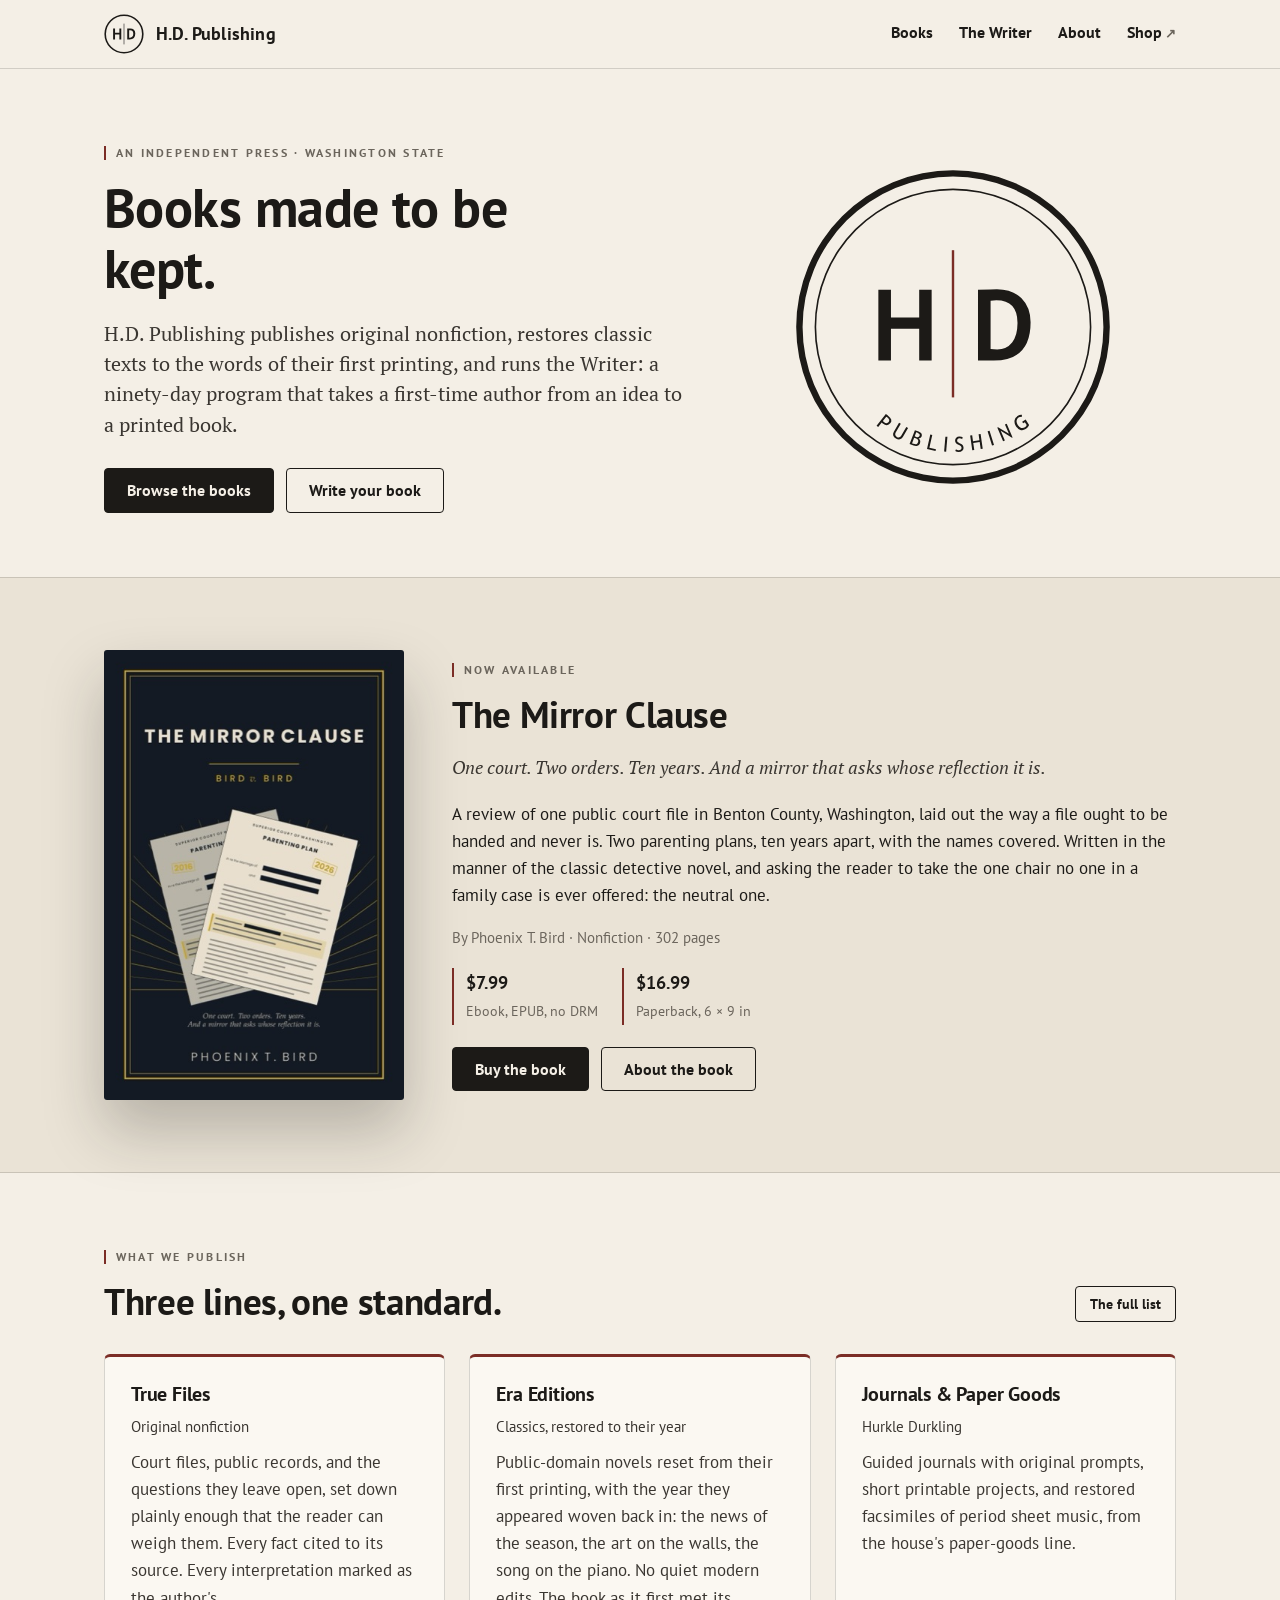
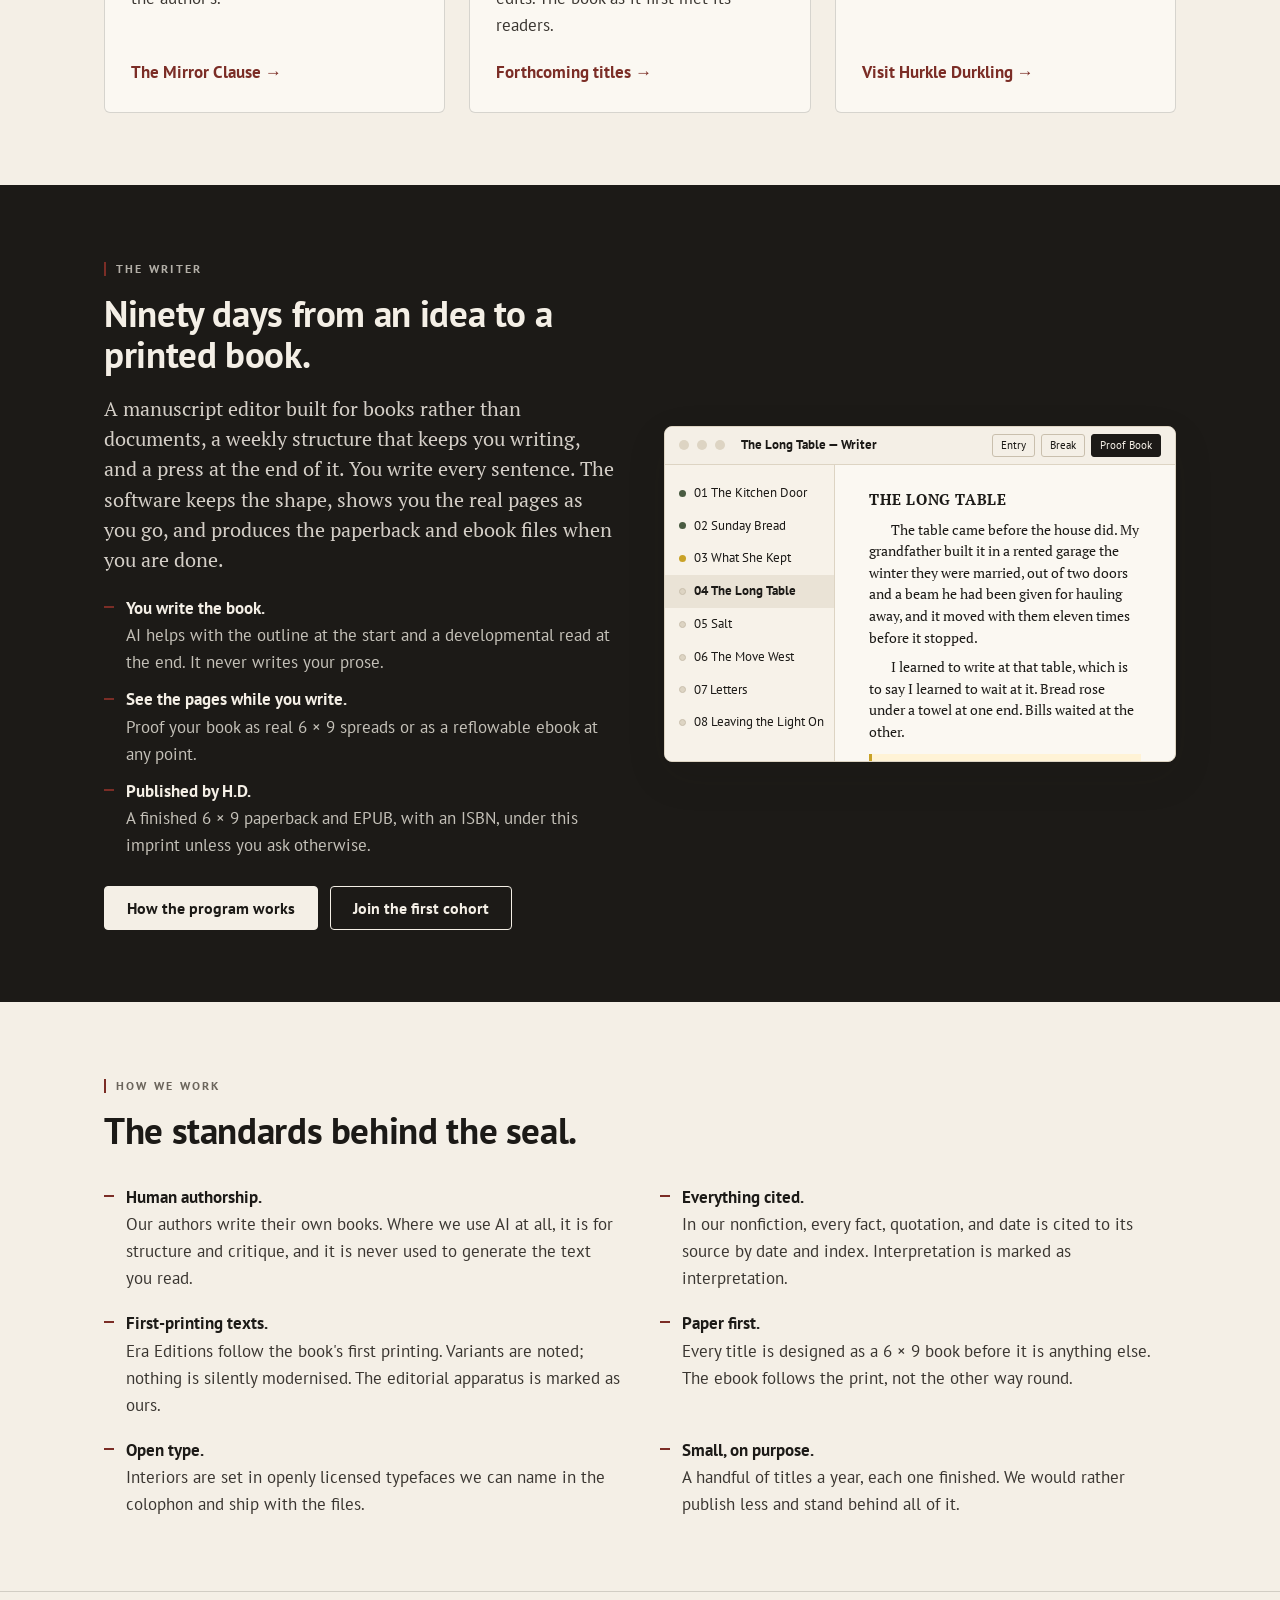
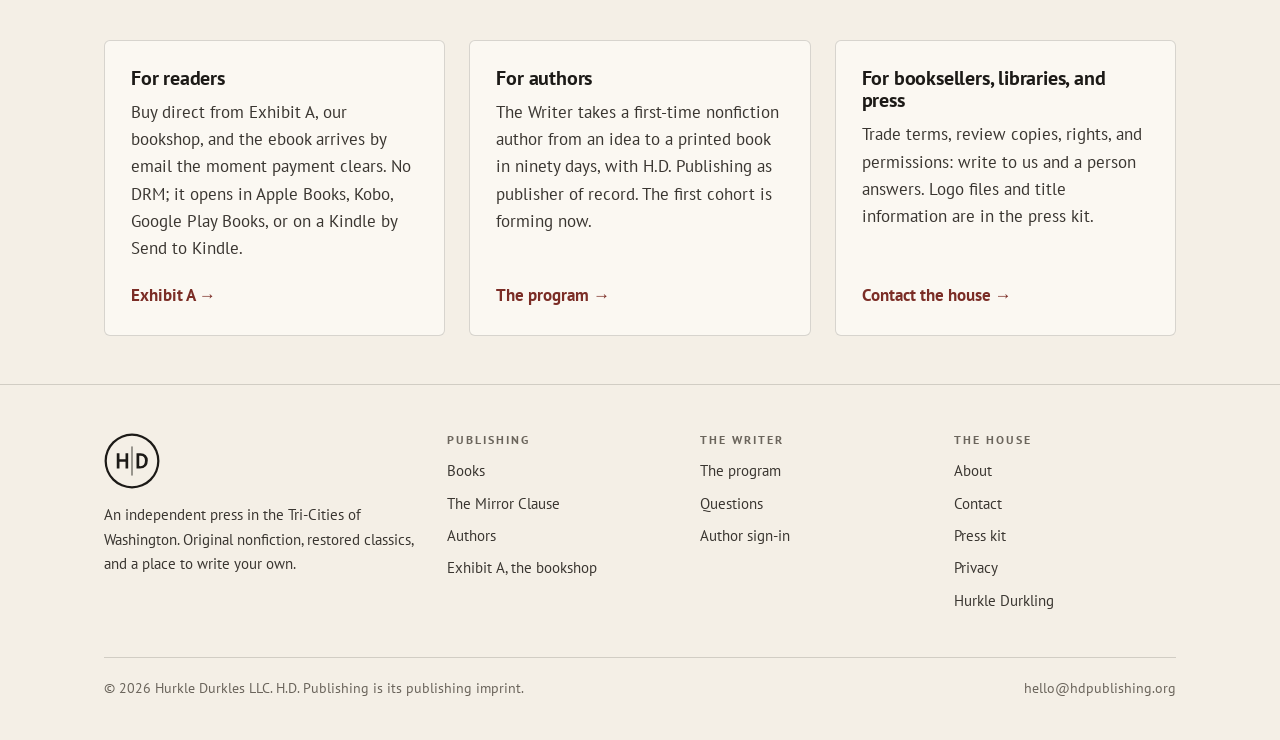
==== index.html @ 64f6eb64 "H.D. Publishing website: home, books, The Mirror Clause, the Writer, about, author, privacy Static s" ====
<!DOCTYPE html>
<html lang="en">
<head>
<meta charset="utf-8">
<meta name="viewport" content="width=device-width, initial-scale=1">
<title>H.D. Publishing</title>
<meta name="description" content="H.D. Publishing is an independent press in the Tri-Cities of Washington: original nonfiction, classics restored to the words of their first printing, and the Writer, a ninety-day program that takes a first-time author to a printed book.">
<link rel="canonical" href="https://hdpublishing.org/">
<meta name="theme-color" content="#F4EFE6">
<link rel="icon" href="/assets/brand/favicon.ico" sizes="any">
<link rel="icon" type="image/png" sizes="32x32" href="/assets/brand/favicon-32.png">
<link rel="apple-touch-icon" href="/assets/brand/apple-touch-icon-180.png">
<meta property="og:site_name" content="H.D. Publishing">
<meta property="og:type" content="website">
<meta property="og:title" content="H.D. Publishing">
<meta property="og:description" content="An independent press. Original nonfiction, restored classics, and a place to write your own.">
<meta property="og:image" content="https://hdpublishing.org/assets/brand/hd-seal-1024.png">
<meta property="og:url" content="https://hdpublishing.org/">
<link rel="preconnect" href="https://fonts.googleapis.com">
<link rel="preconnect" href="https://fonts.gstatic.com" crossorigin>
<link href="https://fonts.googleapis.com/css2?family=PT+Sans:ital,wght@0,400;0,700;1,400&family=PT+Serif:ital,wght@0,400;0,700;1,400&display=swap" rel="stylesheet">
<link rel="stylesheet" href="/assets/site.css">
<script type="application/ld+json">
{
  "@context": "https://schema.org",
  "@type": "Organization",
  "name": "H.D. Publishing",
  "url": "https://hdpublishing.org/",
  "logo": "https://hdpublishing.org/assets/brand/hd-seal-1024.png",
  "email": "hello@hdpublishing.org",
  "parentOrganization": { "@type": "Organization", "name": "Hurkle Durkles LLC" },
  "address": { "@type": "PostalAddress", "addressRegion": "WA", "addressCountry": "US" }
}
</script>
</head>
<body>
<a class="skip" href="#main">Skip to content</a>
<header class="site-header">
  <div class="wrap nav">
    <a class="brand" href="/"><span class="mark std" aria-hidden="true"></span>H.D. Publishing</a>
    <button class="nav-toggle" aria-expanded="false" aria-controls="navlinks">Menu</button>
    <nav class="nav-links" id="navlinks" aria-label="Site">
      <a href="/books/">Books</a>
      <a href="/writer/">The Writer</a>
      <a href="/about/">About</a>
      <a class="ext" data-shop="" href="https://shop.hdpublishing.org/">Shop</a>
    </nav>
  </div>
</header>

<main id="main">

  <section class="hero">
    <div class="wrap hero-grid">
      <div>
        <div class="eyebrow">An independent press · Washington State</div>
        <h1>Books made to be kept.</h1>
        <p class="lede">H.D. Publishing publishes original nonfiction, restores classic texts to the words of their first printing, and runs the Writer: a ninety-day program that takes a first-time author from an idea to a printed book.</p>
        <div class="btn-row">
          <a class="btn primary" href="/books/">Browse the books</a>
          <a class="btn" href="/writer/">Write your book</a>
        </div>
      </div>
      <div class="seal" role="img" aria-label="The H.D. Publishing seal: the letters H and D either side of a thin claret rule, inside a double ring"></div>
    </div>
  </section>

  <section class="feature">
    <div class="wrap feature-grid">
      <a class="cover" href="/books/the-mirror-clause/">
        <img src="/assets/covers/the-mirror-clause-600.jpg" width="600" height="900" alt="The Mirror Clause by Phoenix T. Bird. Cover: two parenting plans, 2016 and 2026, fanned on an ink-blue ground">
      </a>
      <div>
        <div class="eyebrow">Now available</div>
        <h2>The Mirror Clause</h2>
        <blockquote>One court. Two orders. Ten years. And a mirror that asks whose reflection it is.</blockquote>
        <p>A review of one public court file in Benton County, Washington, laid out the way a file ought to be handed and never is. Two parenting plans, ten years apart, with the names covered. Written in the manner of the classic detective novel, and asking the reader to take the one chair no one in a family case is ever offered: the neutral one.</p>
        <p class="mute small">By Phoenix T. Bird · Nonfiction · 302 pages</p>
        <div class="prices">
          <div><b>$7.99</b><span>Ebook, EPUB, no DRM</span></div>
          <div><b>$16.99</b><span>Paperback, 6 × 9 in</span></div>
        </div>
        <div class="btn-row">
          <a class="btn primary" data-shop="products/the-mirror-clause" href="https://shop.hdpublishing.org/products/the-mirror-clause">Buy the book</a>
          <a class="btn" href="/books/the-mirror-clause/">About the book</a>
        </div>
      </div>
    </div>
  </section>

  <section>
    <div class="wrap">
      <div class="section-head">
        <div>
          <div class="eyebrow">What we publish</div>
          <h2>Three lines, one standard.</h2>
        </div>
        <a class="btn small" href="/books/">The full list</a>
      </div>
      <div class="grid cols-3">
        <article class="card line">
          <h3>True Files</h3>
          <p class="mute small">Original nonfiction</p>
          <p>Court files, public records, and the questions they leave open, set down plainly enough that the reader can weigh them. Every fact cited to its source. Every interpretation marked as the author's.</p>
          <a class="more" href="/books/the-mirror-clause/">The Mirror Clause</a>
        </article>
        <article class="card line">
          <h3>Era Editions</h3>
          <p class="mute small">Classics, restored to their year</p>
          <p>Public-domain novels reset from their first printing, with the year they appeared woven back in: the news of the season, the art on the walls, the song on the piano. No quiet modern edits. The book as it first met its readers.</p>
          <a class="more" href="/books/#forthcoming">Forthcoming titles</a>
        </article>
        <article class="card line">
          <h3>Journals &amp; Paper Goods</h3>
          <p class="mute small">Hurkle Durkling</p>
          <p>Guided journals with original prompts, short printable projects, and restored facsimiles of period sheet music, from the house's paper-goods line.</p>
          <a class="more" href="https://justhurkledurkling.com">Visit Hurkle Durkling</a>
        </article>
      </div>
    </div>
  </section>

  <section class="band">
    <div class="wrap band-grid">
      <div>
        <div class="eyebrow">The Writer</div>
        <h2>Ninety days from an idea to a printed book.</h2>
        <p class="lede">A manuscript editor built for books rather than documents, a weekly structure that keeps you writing, and a press at the end of it. You write every sentence. The software keeps the shape, shows you the real pages as you go, and produces the paperback and ebook files when you are done.</p>
        <ul class="standards" style="grid-template-columns:1fr; gap:10px; margin: 0 0 26px;">
          <li><b>You write the book.</b> AI helps with the outline at the start and a developmental read at the end. It never writes your prose.</li>
          <li><b>See the pages while you write.</b> Proof your book as real 6 × 9 spreads or as a reflowable ebook at any point.</li>
          <li><b>Published by H.D.</b> A finished 6 × 9 paperback and EPUB, with an ISBN, under this imprint unless you ask otherwise.</li>
        </ul>
        <div class="btn-row">
          <a class="btn primary" href="/writer/">How the program works</a>
          <a class="btn" href="mailto:hello@hdpublishing.org?subject=The%20Writer%3A%20first%20cohort">Join the first cohort</a>
        </div>
      </div>
      <div class="editor" role="img" aria-label="Illustration of the Writer: a chapter list on the left, the manuscript page on the right, and a Proof Book button in the toolbar">
        <div class="bar"><span class="dot"></span><span class="dot"></span><span class="dot"></span><span class="title">The Long Table — Writer</span>
          <div class="tools"><span>Entry</span><span>Break</span><span class="on">Proof Book</span></div></div>
        <div class="body">
          <div class="side">
            <div><i class="done"></i>01 The Kitchen Door</div>
            <div><i class="done"></i>02 Sunday Bread</div>
            <div><i class="polish"></i>03 What She Kept</div>
            <div class="cur"><i class="build"></i>04 The Long Table</div>
            <div><i class="build"></i>05 Salt</div>
            <div><i class="build"></i>06 The Move West</div>
            <div><i class="build"></i>07 Letters</div>
            <div><i class="build"></i>08 Leaving the Light On</div>
          </div>
          <div class="page">
            <h4>THE LONG TABLE</h4>
            <p>The table came before the house did. My grandfather built it in a rented garage the winter they were married, out of two doors and a beam he had been given for hauling away, and it moved with them eleven times before it stopped.</p>
            <p>I learned to write at that table, which is to say I learned to wait at it. Bread rose under a towel at one end. Bills waited at the other.</p>
            <div class="note">Editor's note (week 6): the chapter opens on the table and ends on the bills. Consider letting the towel come back once, near the end.</div>
            <p>Nobody in the family remembers who first called it the long table, only that no one has ever called it anything else.</p>
          </div>
        </div>
      </div>
    </div>
  </section>

  <section>
    <div class="wrap">
      <div class="section-head">
        <div>
          <div class="eyebrow">How we work</div>
          <h2>The standards behind the seal.</h2>
        </div>
      </div>
      <ul class="standards">
        <li><b>Human authorship.</b> Our authors write their own books. Where we use AI at all, it is for structure and critique, and it is never used to generate the text you read.</li>
        <li><b>Everything cited.</b> In our nonfiction, every fact, quotation, and date is cited to its source by date and index. Interpretation is marked as interpretation.</li>
        <li><b>First-printing texts.</b> Era Editions follow the book's first printing. Variants are noted; nothing is silently modernised. The editorial apparatus is marked as ours.</li>
        <li><b>Paper first.</b> Every title is designed as a 6 × 9 book before it is anything else. The ebook follows the print, not the other way round.</li>
        <li><b>Open type.</b> Interiors are set in openly licensed typefaces we can name in the colophon and ship with the files.</li>
        <li><b>Small, on purpose.</b> A handful of titles a year, each one finished. We would rather publish less and stand behind all of it.</li>
      </ul>
    </div>
  </section>

  <section class="rule-top tight">
    <div class="wrap grid cols-3">
      <div class="card">
        <h3>For readers</h3>
        <p>Buy direct from Exhibit A, our bookshop, and the ebook arrives by email the moment payment clears. No DRM; it opens in Apple Books, Kobo, Google Play Books, or on a Kindle by Send to Kindle.</p>
        <a class="more" data-shop="" href="https://shop.hdpublishing.org/">Exhibit A</a>
      </div>
      <div class="card">
        <h3>For authors</h3>
        <p>The Writer takes a first-time nonfiction author from an idea to a printed book in ninety days, with H.D. Publishing as publisher of record. The first cohort is forming now.</p>
        <a class="more" href="/writer/">The program</a>
      </div>
      <div class="card">
        <h3>For booksellers, libraries, and press</h3>
        <p>Trade terms, review copies, rights, and permissions: write to us and a person answers. Logo files and title information are in the press kit.</p>
        <a class="more" href="/about/#contact">Contact the house</a>
      </div>
    </div>
  </section>

</main>

<footer class="site-footer">
  <div class="wrap">
    <div class="footer-grid">
      <div>
        <div class="mark" aria-hidden="true"></div>
        <p>An independent press in the Tri-Cities of Washington. Original nonfiction, restored classics, and a place to write your own.</p>
      </div>
      <div>
        <h4>Publishing</h4>
        <ul>
          <li><a href="/books/">Books</a></li>
          <li><a href="/books/the-mirror-clause/">The Mirror Clause</a></li>
          <li><a href="/authors/phoenix-t-bird/">Authors</a></li>
          <li><a data-shop="" href="https://shop.hdpublishing.org/">Exhibit A, the bookshop</a></li>
        </ul>
      </div>
      <div>
        <h4>The Writer</h4>
        <ul>
          <li><a href="/writer/">The program</a></li>
          <li><a href="/writer/#faq">Questions</a></li>
          <li><a data-accounts href="https://accounts.hdpublishing.org/">Author sign-in</a></li>
        </ul>
      </div>
      <div>
        <h4>The house</h4>
        <ul>
          <li><a href="/about/">About</a></li>
          <li><a href="/about/#contact">Contact</a></li>
          <li><a href="/about/#press">Press kit</a></li>
          <li><a href="/privacy/">Privacy</a></li>
          <li><a href="https://justhurkledurkling.com">Hurkle Durkling</a></li>
        </ul>
      </div>
    </div>
    <div class="colophon">
      <span>© 2026 Hurkle Durkles LLC. H.D. Publishing is its publishing imprint.</span>
      <span><a href="mailto:hello@hdpublishing.org">hello@hdpublishing.org</a></span>
    </div>
  </div>
</footer>
<script src="/assets/site.js"></script>
</body>
</html>
---- assets/site.css ----
/* H.D. Publishing — site stylesheet
   Palette from the seal: ink, ivory (paper), claret rule.
   Type: PT Sans for the interface, PT Serif for book copy. Headings fall back
   from Trebuchet MS (the seal's face) to PT Sans where Trebuchet is absent. */

:root {
  --ink: #1C1A17;
  --ink-soft: #3a3631;
  --ink-mute: #6b655c;
  --paper: #F4EFE6;
  --paper-deep: #EAE3D6;
  --paper-edge: #DDD4C3;
  --claret: #7B2D26;
  --claret-soft: #9a463e;
  --rule: rgba(28, 26, 23, 0.16);
  --rule-strong: rgba(28, 26, 23, 0.4);
  --bg: var(--paper);
  --fg: var(--ink);
  --card: #FBF8F2;
  --shadow: 0 14px 40px rgba(28, 26, 23, 0.10);
  --sans: "PT Sans", "Trebuchet MS", "Helvetica Neue", Arial, sans-serif;
  --head: "Trebuchet MS", "PT Sans", "Helvetica Neue", Arial, sans-serif;
  --serif: "PT Serif", Georgia, "Times New Roman", serif;
  --max: 1120px;
  --gutter: 24px;
  --seal: url("brand/hd-seal.svg");
}

@media (prefers-color-scheme: dark) {
  :root:not([data-theme="light"]) {
    --ink: #F4EFE6;
    --ink-soft: #DCD5C8;
    --ink-mute: #A59D90;
    --paper: #1C1A17;
    --paper-deep: #26231F;
    --paper-edge: #383430;
    --claret: #C4665C;
    --claret-soft: #D98177;
    --rule: rgba(244, 239, 230, 0.16);
    --rule-strong: rgba(244, 239, 230, 0.4);
    --card: #221F1B;
    --shadow: 0 14px 40px rgba(0, 0, 0, 0.45);
    --seal: url("brand/hd-seal-reversed.svg");
  }
}
:root[data-theme="dark"] {
  --ink: #F4EFE6;
  --ink-soft: #DCD5C8;
  --ink-mute: #A59D90;
  --paper: #1C1A17;
  --paper-deep: #26231F;
  --paper-edge: #383430;
  --claret: #C4665C;
  --claret-soft: #D98177;
  --rule: rgba(244, 239, 230, 0.16);
  --rule-strong: rgba(244, 239, 230, 0.4);
  --card: #221F1B;
  --shadow: 0 14px 40px rgba(0, 0, 0, 0.45);
  --seal: url("brand/hd-seal-reversed.svg");
}

* { box-sizing: border-box; }
html { scroll-behavior: smooth; -webkit-text-size-adjust: 100%; }
body {
  margin: 0;
  background: var(--paper);
  color: var(--ink);
  font-family: var(--sans);
  font-size: 17px;
  line-height: 1.6;
  -webkit-font-smoothing: antialiased;
}
img, svg { max-width: 100%; height: auto; display: block; }
a { color: inherit; text-decoration-color: var(--rule-strong); text-underline-offset: 3px; }
a:hover { text-decoration-color: var(--claret); }
h1, h2, h3, h4 { font-family: var(--head); line-height: 1.12; margin: 0 0 0.5em; font-weight: 700; letter-spacing: -0.01em; }
h1 { font-size: clamp(2rem, 5vw, 3.4rem); }
h2 { font-size: clamp(1.6rem, 3.4vw, 2.3rem); }
h3 { font-size: 1.25rem; }
p { margin: 0 0 1em; }
.serif { font-family: var(--serif); }
.mute { color: var(--ink-mute); }
.small { font-size: 0.92rem; }
.wrap { max-width: var(--max); margin: 0 auto; padding: 0 var(--gutter); }
.wrap-narrow { max-width: 760px; margin: 0 auto; padding: 0 var(--gutter); }

/* Eyebrow: small caps label with a claret tick, the house's typographic signature */
.eyebrow {
  display: inline-flex; align-items: center; gap: 10px;
  font-size: 0.78rem; letter-spacing: 0.18em; text-transform: uppercase;
  color: var(--ink-mute); margin-bottom: 14px; font-weight: 700;
}
.eyebrow::before { content: ""; width: 2px; height: 14px; background: var(--claret); }

/* Skip link */
.skip { position: absolute; left: -999px; top: 8px; background: var(--ink); color: var(--paper); padding: 8px 12px; z-index: 100; }
.skip:focus { left: 8px; }

/* Header */
.site-header {
  position: sticky; top: 0; z-index: 30;
  background: color-mix(in srgb, var(--paper) 92%, transparent);
  backdrop-filter: saturate(140%) blur(8px);
  border-bottom: 1px solid var(--rule);
}
.nav { display: flex; align-items: center; justify-content: space-between; gap: 20px; height: 68px; }
.brand { display: flex; align-items: center; gap: 12px; text-decoration: none; font-family: var(--head); font-weight: 700; font-size: 1.15rem; letter-spacing: 0.01em; }
.brand .mark { width: 40px; height: 40px; background: var(--seal) center/contain no-repeat; flex: none; }
.brand .mark.std { background-image: url("brand/hd-seal-standard.svg"); }
:root[data-theme="dark"] .brand .mark.std { filter: invert(1) hue-rotate(180deg); }
@media (prefers-color-scheme: dark) { :root:not([data-theme="light"]) .brand .mark.std { filter: invert(1) hue-rotate(180deg); } }
.nav-links { display: flex; align-items: center; gap: 26px; font-weight: 700; font-size: 0.98rem; }
.nav-links a { text-decoration: none; padding: 6px 0; border-bottom: 2px solid transparent; }
.nav-links a:hover, .nav-links a[aria-current="page"] { border-bottom-color: var(--claret); }
.nav-links .ext::after { content: " ↗"; font-size: 0.8em; color: var(--ink-mute); }
.nav-toggle { display: none; background: none; border: 1px solid var(--rule-strong); border-radius: 4px; padding: 6px 10px; font: inherit; color: inherit; cursor: pointer; }
@media (max-width: 760px) {
  .nav-toggle { display: inline-block; }
  .nav-links {
    display: none; position: absolute; left: 0; right: 0; top: 68px;
    background: var(--paper); border-bottom: 1px solid var(--rule);
    flex-direction: column; align-items: flex-start; padding: 12px var(--gutter) 20px; gap: 12px;
  }
  .nav-links.open { display: flex; }
}

/* Buttons */
.btn {
  display: inline-flex; align-items: center; justify-content: center; gap: 8px;
  padding: 12px 22px; border-radius: 4px; font-weight: 700; font-size: 0.98rem;
  text-decoration: none; border: 1.5px solid var(--ink); color: var(--ink); background: transparent;
  cursor: pointer; font-family: var(--sans); line-height: 1.2; transition: background .15s, color .15s;
}
.btn:hover { background: var(--ink); color: var(--paper); }
.btn.primary { background: var(--ink); color: var(--paper); }
.btn.primary:hover { background: var(--claret); border-color: var(--claret); }
.btn.claret { border-color: var(--claret); color: var(--claret); }
.btn.claret:hover { background: var(--claret); color: #fff; }
.btn.small { padding: 8px 14px; font-size: 0.9rem; }
.btn-row { display: flex; flex-wrap: wrap; gap: 12px; align-items: center; }

/* Sections */
section { padding: 72px 0; }
section.tight { padding: 48px 0; }
.rule-top { border-top: 1px solid var(--rule); }
.section-head { display: flex; align-items: flex-end; justify-content: space-between; gap: 20px; margin-bottom: 32px; flex-wrap: wrap; }
.section-head h2 { margin: 0; }
.lede { font-family: var(--serif); font-size: 1.22rem; line-height: 1.55; color: var(--ink-soft); max-width: 62ch; }

/* Hero */
.hero { padding: 72px 0 64px; }
.hero-grid { display: grid; grid-template-columns: 1.3fr 1fr; gap: 48px; align-items: center; }
.hero .seal { width: min(320px, 70vw); aspect-ratio: 1; background: var(--seal) center/contain no-repeat; margin: 0 auto; }
.hero h1 { max-width: 16ch; margin-bottom: 20px; }
.hero .lede { margin-bottom: 28px; }
@media (max-width: 860px) {
  .hero-grid { grid-template-columns: 1fr; }
  .hero .seal { order: -1; width: min(200px, 50vw); margin-bottom: 8px; }
}

/* Cards */
.grid { display: grid; gap: 24px; }
.grid.cols-2 { grid-template-columns: repeat(2, 1fr); }
.grid.cols-3 { grid-template-columns: repeat(3, 1fr); }
.grid.cols-4 { grid-template-columns: repeat(4, 1fr); }
@media (max-width: 900px) { .grid.cols-3, .grid.cols-4 { grid-template-columns: repeat(2, 1fr); } }
@media (max-width: 600px) { .grid.cols-2, .grid.cols-3, .grid.cols-4 { grid-template-columns: 1fr; } }
.card {
  background: var(--card); border: 1px solid var(--rule); border-radius: 6px; padding: 26px;
  display: flex; flex-direction: column; gap: 10px;
}
.card h3 { margin: 0; }
.card p { margin: 0; color: var(--ink-soft); }
.card .more { margin-top: auto; padding-top: 10px; font-weight: 700; text-decoration: none; color: var(--claret); }
.card .more::after { content: " →"; }
.card.line { border-top: 3px solid var(--claret); }

/* Book tiles */
.book-tile { display: grid; grid-template-columns: 120px 1fr; gap: 20px; align-items: start; text-decoration: none; }
.book-tile .cover { box-shadow: var(--shadow); border-radius: 2px; overflow: hidden; }
.book-tile h3 { margin: 0 0 4px; }
.book-tile .by { color: var(--ink-mute); margin-bottom: 8px; }
.book-tile p { color: var(--ink-soft); margin: 0 0 8px; }
.status { display: inline-block; font-size: 0.74rem; letter-spacing: 0.14em; text-transform: uppercase; font-weight: 700; padding: 3px 8px; border-radius: 3px; border: 1px solid var(--rule-strong); color: var(--ink-mute); }
.status.now { border-color: var(--claret); color: var(--claret); }

/* Typographic placeholder covers for titles without final art */
.cover-type {
  aspect-ratio: 2 / 3; background: var(--ink); color: var(--paper);
  padding: 14% 12%; display: flex; flex-direction: column; justify-content: space-between;
  font-family: var(--head); border-radius: 2px; box-shadow: var(--shadow); position: relative; overflow: hidden;
}
.cover-type::before { content: ""; position: absolute; inset: 6%; border: 1px solid rgba(244,239,230,0.35); pointer-events: none; }
.cover-type .t { font-size: clamp(0.9rem, 1.6vw, 1.15rem); font-weight: 700; line-height: 1.15; }
.cover-type .a { font-size: 0.7rem; letter-spacing: 0.16em; text-transform: uppercase; opacity: 0.8; }
.cover-type .yr { position: absolute; right: 12%; top: 12%; font-size: 0.7rem; letter-spacing: 0.12em; border: 1px solid rgba(244,239,230,0.5); padding: 2px 6px; }
.cover-type.claret { background: var(--claret); }
.cover-type.plum { background: #33253F; }
.cover-type.paper { background: #E7DFCF; color: #1C1A17; }
.cover-type.paper::before { border-color: rgba(28,26,23,0.3); }
.cover-type.paper .yr { border-color: rgba(28,26,23,0.5); }
.cover-type.navy { background: #131A24; color: #E8E0CE; }

/* Featured book band */
.feature { background: var(--paper-deep); border-top: 1px solid var(--rule); border-bottom: 1px solid var(--rule); }
.feature-grid { display: grid; grid-template-columns: 300px 1fr; gap: 48px; align-items: center; }
.feature .cover { box-shadow: 0 30px 60px rgba(28,26,23,0.25); border-radius: 3px; overflow: hidden; }
.feature blockquote { font-family: var(--serif); font-style: italic; font-size: 1.15rem; margin: 0 0 18px; color: var(--ink-soft); }
.prices { display: flex; gap: 24px; flex-wrap: wrap; margin: 18px 0 22px; }
.prices div { border-left: 2px solid var(--claret); padding-left: 12px; }
.prices b { display: block; font-size: 1.15rem; }
.prices span { color: var(--ink-mute); font-size: 0.9rem; }
@media (max-width: 860px) { .feature-grid { grid-template-columns: 1fr; } .feature .cover { max-width: 260px; } }

/* Product page */
.product { display: grid; grid-template-columns: minmax(260px, 380px) 1fr; gap: 56px; align-items: start; padding-top: 48px; }
.product .cover { box-shadow: 0 30px 60px rgba(28,26,23,0.25); border-radius: 3px; overflow: hidden; position: sticky; top: 92px; }
.product h1 { margin-bottom: 6px; }
.product .sub { font-family: var(--serif); font-style: italic; font-size: 1.2rem; color: var(--ink-soft); margin-bottom: 8px; }
.product .by { font-size: 1.05rem; margin-bottom: 22px; }
.formats { display: grid; grid-template-columns: 1fr 1fr; gap: 12px; margin: 22px 0; }
.format { border: 1.5px solid var(--rule-strong); border-radius: 6px; padding: 16px 18px; text-decoration: none; display: block; transition: border-color .15s, background .15s; }
.format:hover { border-color: var(--claret); background: var(--card); }
.format b { display: block; font-size: 1.05rem; }
.format .price { font-size: 1.35rem; font-family: var(--head); margin: 4px 0; }
.format span { color: var(--ink-mute); font-size: 0.9rem; display: block; }
.format .cta { color: var(--claret); font-weight: 700; margin-top: 8px; display: block; }
.format .cta::after { content: " →"; }
@media (max-width: 860px) { .product { grid-template-columns: 1fr; gap: 32px; } .product .cover { position: static; max-width: 300px; } }
@media (max-width: 520px) { .formats { grid-template-columns: 1fr; } }
.prose { font-family: var(--serif); font-size: 1.08rem; line-height: 1.7; max-width: 66ch; }
.prose p { margin-bottom: 1.1em; }
.prose h2, .prose h3 { font-family: var(--head); margin-top: 1.6em; }
.prose ul { padding-left: 1.2em; }
.prose li { margin-bottom: 0.5em; }
.details { width: 100%; border-collapse: collapse; font-size: 0.97rem; max-width: 640px; }
.details th, .details td { text-align: left; padding: 10px 0; border-bottom: 1px solid var(--rule); vertical-align: top; }
.details th { color: var(--ink-mute); font-weight: 700; width: 38%; padding-right: 16px; }

/* Steps / timeline (Writer page) */
.steps { counter-reset: step; display: grid; gap: 0; border-top: 1px solid var(--rule); }
.step { display: grid; grid-template-columns: 90px 1fr; gap: 20px; padding: 26px 0; border-bottom: 1px solid var(--rule); counter-increment: step; }
.step .when { font-family: var(--head); font-weight: 700; color: var(--claret); font-size: 0.95rem; letter-spacing: 0.02em; }
.step h3 { margin: 0 0 6px; }
.step p { margin: 0; color: var(--ink-soft); }
@media (max-width: 600px) { .step { grid-template-columns: 1fr; gap: 6px; } }

/* Two-column rule list (what AI does / does not) */
.split { display: grid; grid-template-columns: 1fr 1fr; gap: 32px; }
.split ul { list-style: none; padding: 0; margin: 0; }
.split li { padding: 12px 0 12px 28px; border-bottom: 1px solid var(--rule); position: relative; }
.split li::before { position: absolute; left: 0; top: 12px; font-weight: 700; }
.split .does li::before { content: "✓"; color: var(--claret); }
.split .doesnt li::before { content: "—"; color: var(--ink-mute); }
@media (max-width: 700px) { .split { grid-template-columns: 1fr; } }

/* Comparison table */
.compare { width: 100%; border-collapse: collapse; font-size: 0.95rem; }
.compare th, .compare td { padding: 12px 10px; border-bottom: 1px solid var(--rule); text-align: left; vertical-align: top; }
.compare thead th { font-size: 0.78rem; letter-spacing: 0.12em; text-transform: uppercase; color: var(--ink-mute); }
.compare td:first-child { font-weight: 700; }
.compare .us { background: var(--card); }
.compare-wrap { overflow-x: auto; }

/* FAQ */
details.faq { border-bottom: 1px solid var(--rule); padding: 6px 0; }
details.faq summary { cursor: pointer; font-weight: 700; padding: 12px 0; list-style: none; display: flex; justify-content: space-between; gap: 16px; }
details.faq summary::-webkit-details-marker { display: none; }
details.faq summary::after { content: "+"; color: var(--claret); font-size: 1.3rem; line-height: 1; }
details.faq[open] summary::after { content: "–"; }
details.faq p { color: var(--ink-soft); margin: 0 0 14px; max-width: 70ch; }

/* Editor mock (illustration of the Writer, pure CSS) */
.editor {
  background: #FBF8F2; color: #1C1A17; border: 1px solid var(--paper-edge); border-radius: 8px;
  box-shadow: var(--shadow); overflow: hidden; font-size: 13px; aspect-ratio: 16 / 10.5; display: grid; grid-template-rows: 38px 1fr;
}
.editor .bar { display: flex; align-items: center; gap: 8px; padding: 0 14px; border-bottom: 1px solid #DDD4C3; background: #F4EFE6; }
.editor .dot { width: 10px; height: 10px; border-radius: 50%; background: #DDD4C3; }
.editor .bar .title { margin-left: 8px; font-weight: 700; }
.editor .bar .tools { margin-left: auto; display: flex; gap: 6px; }
.editor .bar .tools span { border: 1px solid #C9BFAD; border-radius: 3px; padding: 2px 8px; font-size: 11px; }
.editor .bar .tools span.on { background: #1C1A17; color: #F4EFE6; border-color: #1C1A17; }
.editor .body { display: grid; grid-template-columns: 170px 1fr; min-height: 0; }
.editor .side { border-right: 1px solid #DDD4C3; padding: 12px 0; background: #F7F2E9; overflow: hidden; }
.editor .side div { padding: 6px 14px; display: flex; align-items: center; gap: 8px; white-space: nowrap; overflow: hidden; text-overflow: ellipsis; }
.editor .side div.cur { background: #EAE3D6; font-weight: 700; }
.editor .side i { width: 7px; height: 7px; border-radius: 50%; flex: none; display: inline-block; }
.editor .side i.done { background: #4a5c42; } .editor .side i.polish { background: #C9A227; } .editor .side i.build { background: #DDD4C3; border: 1px solid #C9BFAD; }
.editor .page { padding: 26px 34px; font-family: var(--serif); font-size: 13.5px; line-height: 1.6; overflow: hidden; }
.editor .page h4 { font-family: var(--serif); font-size: 15px; margin: 0 0 12px; letter-spacing: 0.04em; }
.editor .page p { margin: 0 0 8px; text-indent: 1.6em; }
.editor .page .note { background: #FFF3D6; border-left: 3px solid #C9A227; padding: 6px 10px; font-family: var(--sans); font-size: 11.5px; text-indent: 0; margin: 10px 0; color: #5a4a1e; }
@media (max-width: 520px) { .editor .body { grid-template-columns: 1fr; } .editor .side { display: none; } .editor .bar .tools { display: none; } }

/* Standards list */
.standards { list-style: none; padding: 0; margin: 0; display: grid; grid-template-columns: repeat(2, 1fr); gap: 18px 40px; }
.standards li { padding-left: 22px; position: relative; color: var(--ink-soft); }
.standards li::before { content: ""; position: absolute; left: 0; top: 0.65em; width: 10px; height: 2px; background: var(--claret); }
.standards b { color: var(--ink); display: block; }
@media (max-width: 700px) { .standards { grid-template-columns: 1fr; } }

/* Callout band: always ink ground with ivory type, in both colour schemes */
.band { background: var(--band-bg, #1C1A17); color: #F4EFE6; }
.band .btn { border-color: #F4EFE6; color: #F4EFE6; }
.band .btn:hover { background: #F4EFE6; color: #1C1A17; }
.band .btn.primary { background: #F4EFE6; color: #1C1A17; }
.band .btn.primary:hover { background: #fff; color: #1C1A17; }
.band h2 { color: inherit; }
.band .eyebrow { color: rgba(244,239,230,0.7); }
.band .lede { color: rgba(244,239,230,0.85); }
.band .standards li { color: rgba(244,239,230,0.78); }
.band .standards b { color: #F4EFE6; }
.band-grid { display: grid; grid-template-columns: 1fr 1fr; gap: 48px; align-items: center; }
@media (max-width: 860px) { .band-grid { grid-template-columns: 1fr; } }
@media (prefers-color-scheme: dark) { :root:not([data-theme="light"]) .band { --band-bg: #26231F; } }
:root[data-theme="dark"] .band { --band-bg: #26231F; }

/* Footer */
.site-footer { border-top: 1px solid var(--rule); padding: 48px 0 40px; font-size: 0.95rem; color: var(--ink-soft); }
.footer-grid { display: grid; grid-template-columns: 1.4fr 1fr 1fr 1fr; gap: 32px; }
.site-footer h4 { font-size: 0.78rem; letter-spacing: 0.16em; text-transform: uppercase; color: var(--ink-mute); margin: 0 0 12px; }
.site-footer ul { list-style: none; padding: 0; margin: 0; }
.site-footer li { margin-bottom: 8px; }
.site-footer a { text-decoration: none; }
.site-footer a:hover { color: var(--claret); }
.site-footer .mark { width: 56px; height: 56px; background: url("brand/hd-seal-standard.svg") center/contain no-repeat; margin-bottom: 14px; }
:root[data-theme="dark"] .site-footer .mark { filter: invert(1) hue-rotate(180deg); }
@media (prefers-color-scheme: dark) { :root:not([data-theme="light"]) .site-footer .mark { filter: invert(1) hue-rotate(180deg); } }
.colophon { margin-top: 36px; padding-top: 20px; border-top: 1px solid var(--rule); display: flex; justify-content: space-between; gap: 16px; flex-wrap: wrap; font-size: 0.85rem; color: var(--ink-mute); }
@media (max-width: 860px) { .footer-grid { grid-template-columns: 1fr 1fr; } }
@media (max-width: 520px) { .footer-grid { grid-template-columns: 1fr; } }

/* Page hero for inner pages */
.page-head { padding: 56px 0 28px; }
.page-head h1 { margin-bottom: 12px; }
.breadcrumb { font-size: 0.85rem; color: var(--ink-mute); margin-bottom: 16px; }
.breadcrumb a { text-decoration: none; }
.breadcrumb a:hover { color: var(--claret); }

/* Utilities */
.stack > * + * { margin-top: 12px; }
.center { text-align: center; }
.mt0 { margin-top: 0; } .mb0 { margin-bottom: 0; }
.hide { display: none !important; }
hr.short { width: 64px; border: 0; border-top: 2px solid var(--claret); margin: 26px 0; }
kbd, code { font-family: ui-monospace, SFMono-Regular, Menlo, monospace; font-size: 0.9em; background: var(--paper-deep); padding: 1px 5px; border-radius: 3px; }
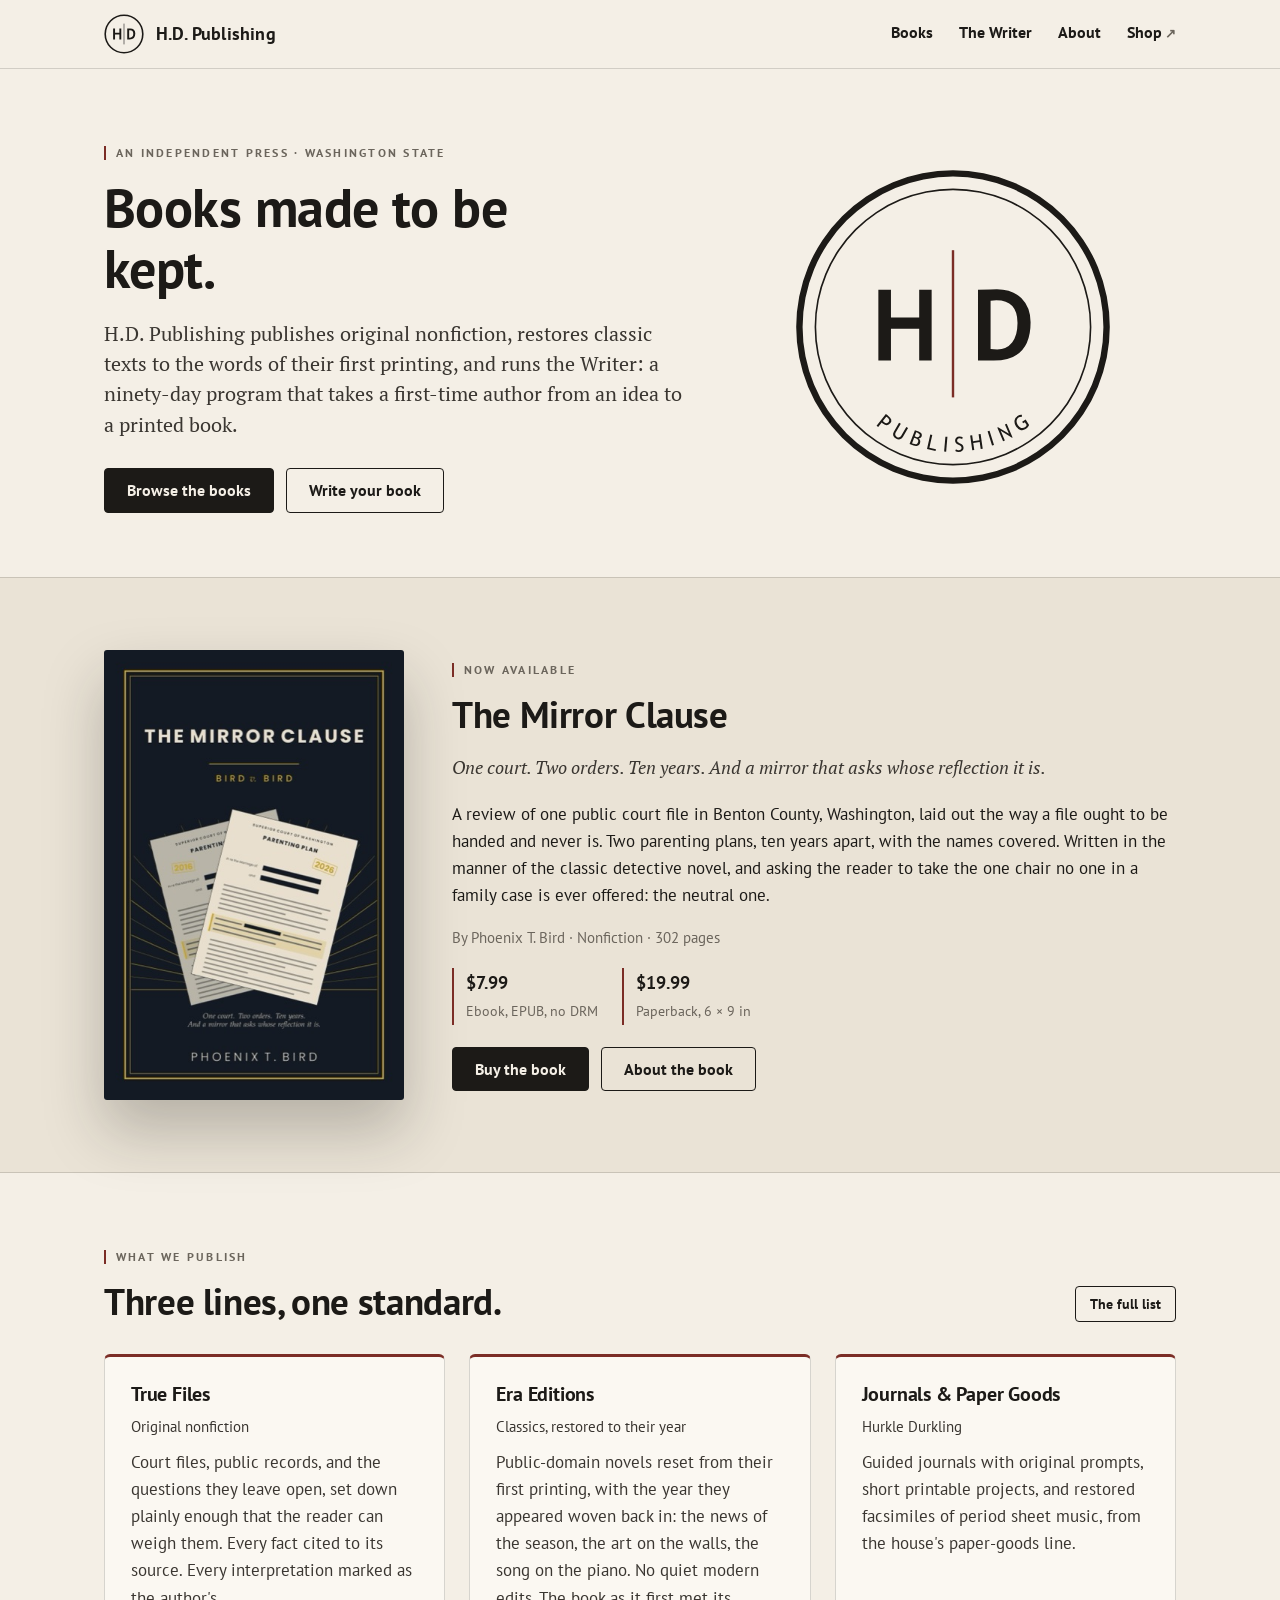
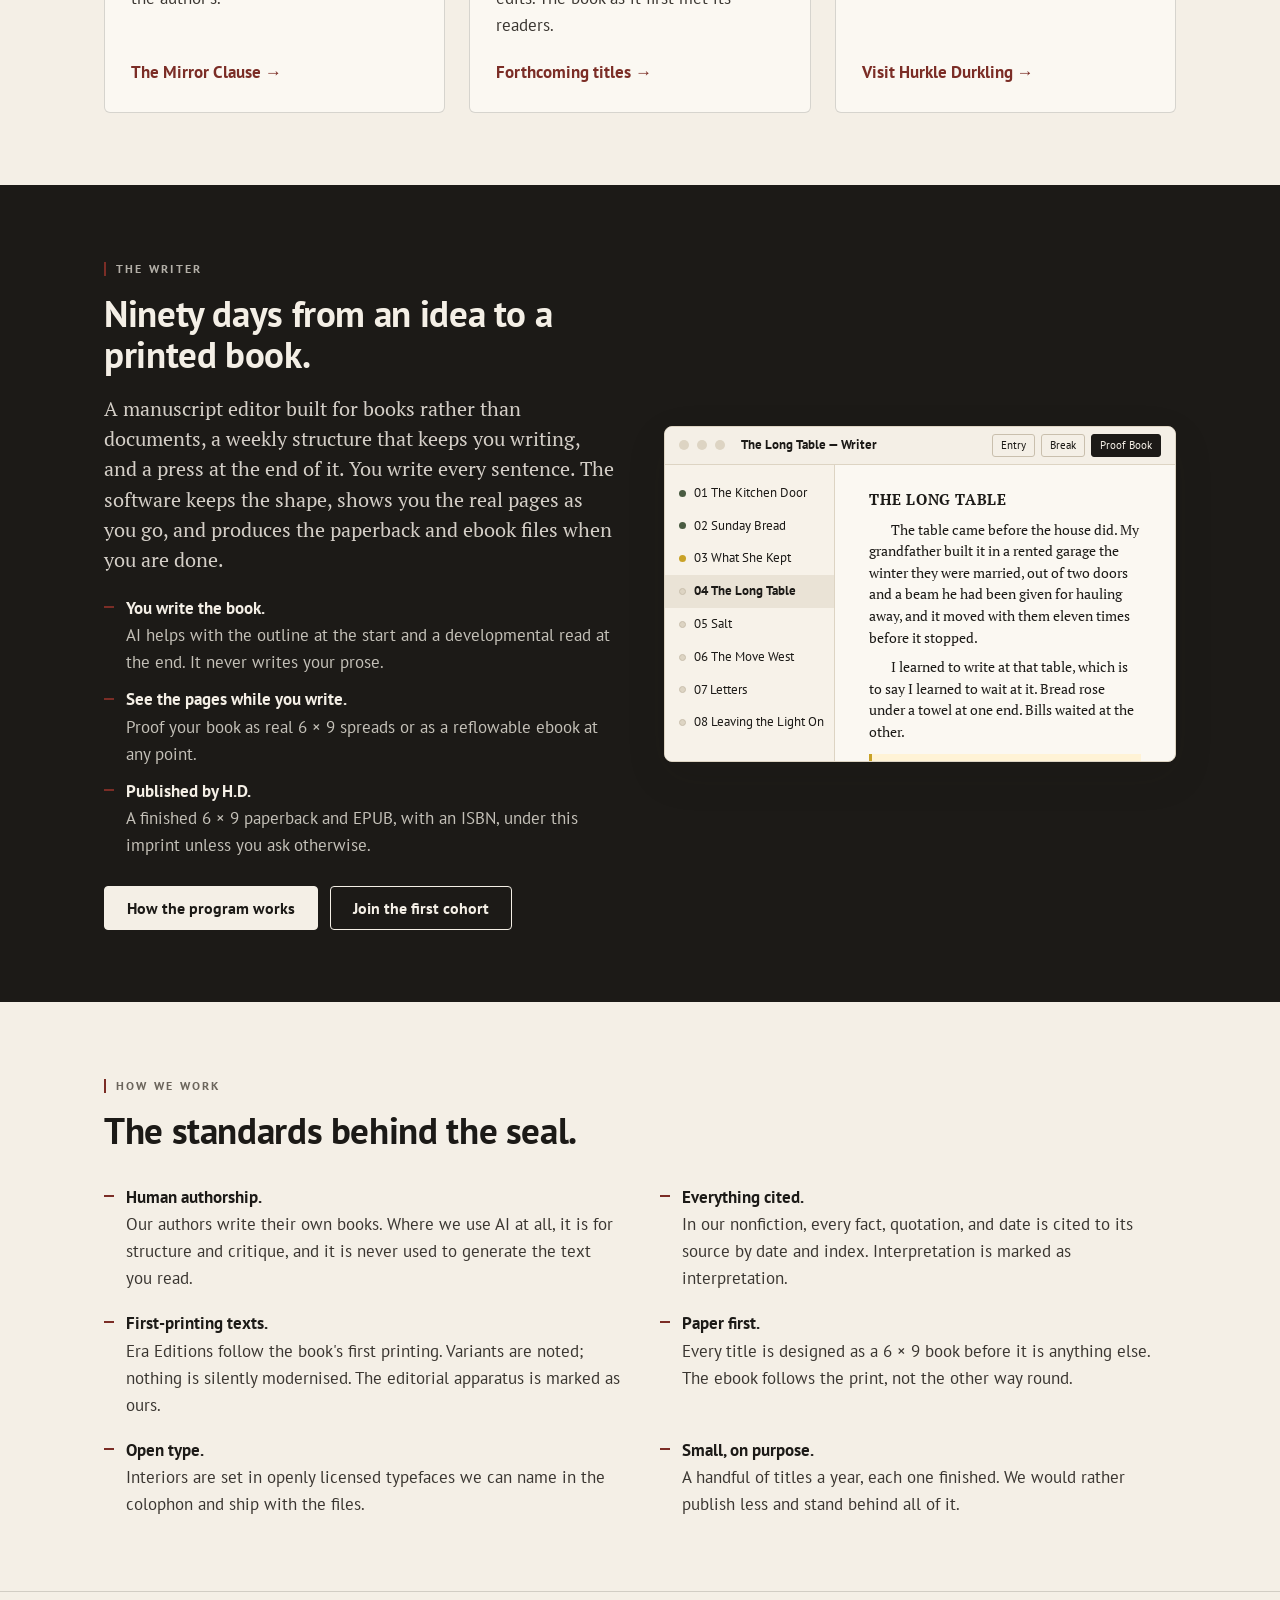
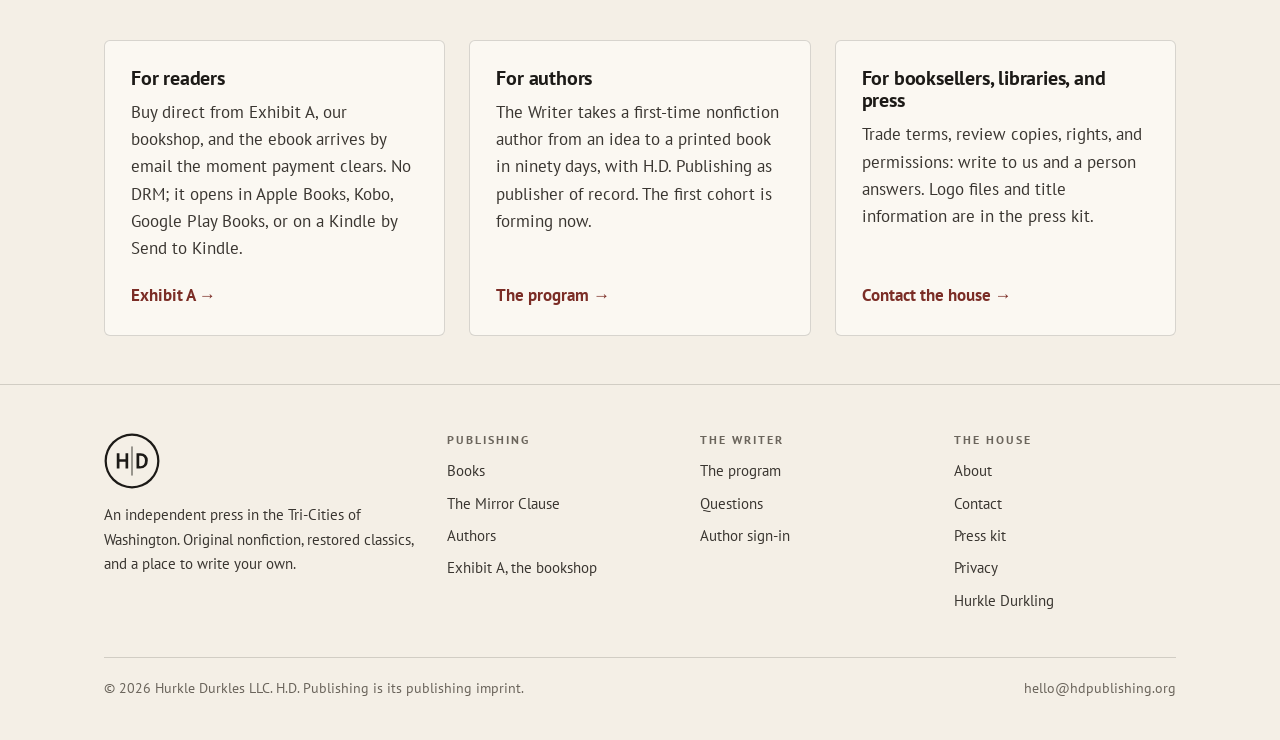
==== commit 5117c64b: "The Mirror Clause: paperback price to $19.99 Co-Authored-By: Claude Fable 5.1 <noreply@anthropic.com" ====
--- a/index.html
+++ b/index.html
@@ -78,7 +78,7 @@
         <p class="mute small">By Phoenix T. Bird · Nonfiction · 302 pages</p>
         <div class="prices">
           <div><b>$7.99</b><span>Ebook, EPUB, no DRM</span></div>
-          <div><b>$16.99</b><span>Paperback, 6 × 9 in</span></div>
+          <div><b>$19.99</b><span>Paperback, 6 × 9 in</span></div>
         </div>
         <div class="btn-row">
           <a class="btn primary" data-shop="products/the-mirror-clause" href="https://shop.hdpublishing.org/products/the-mirror-clause">Buy the book</a>
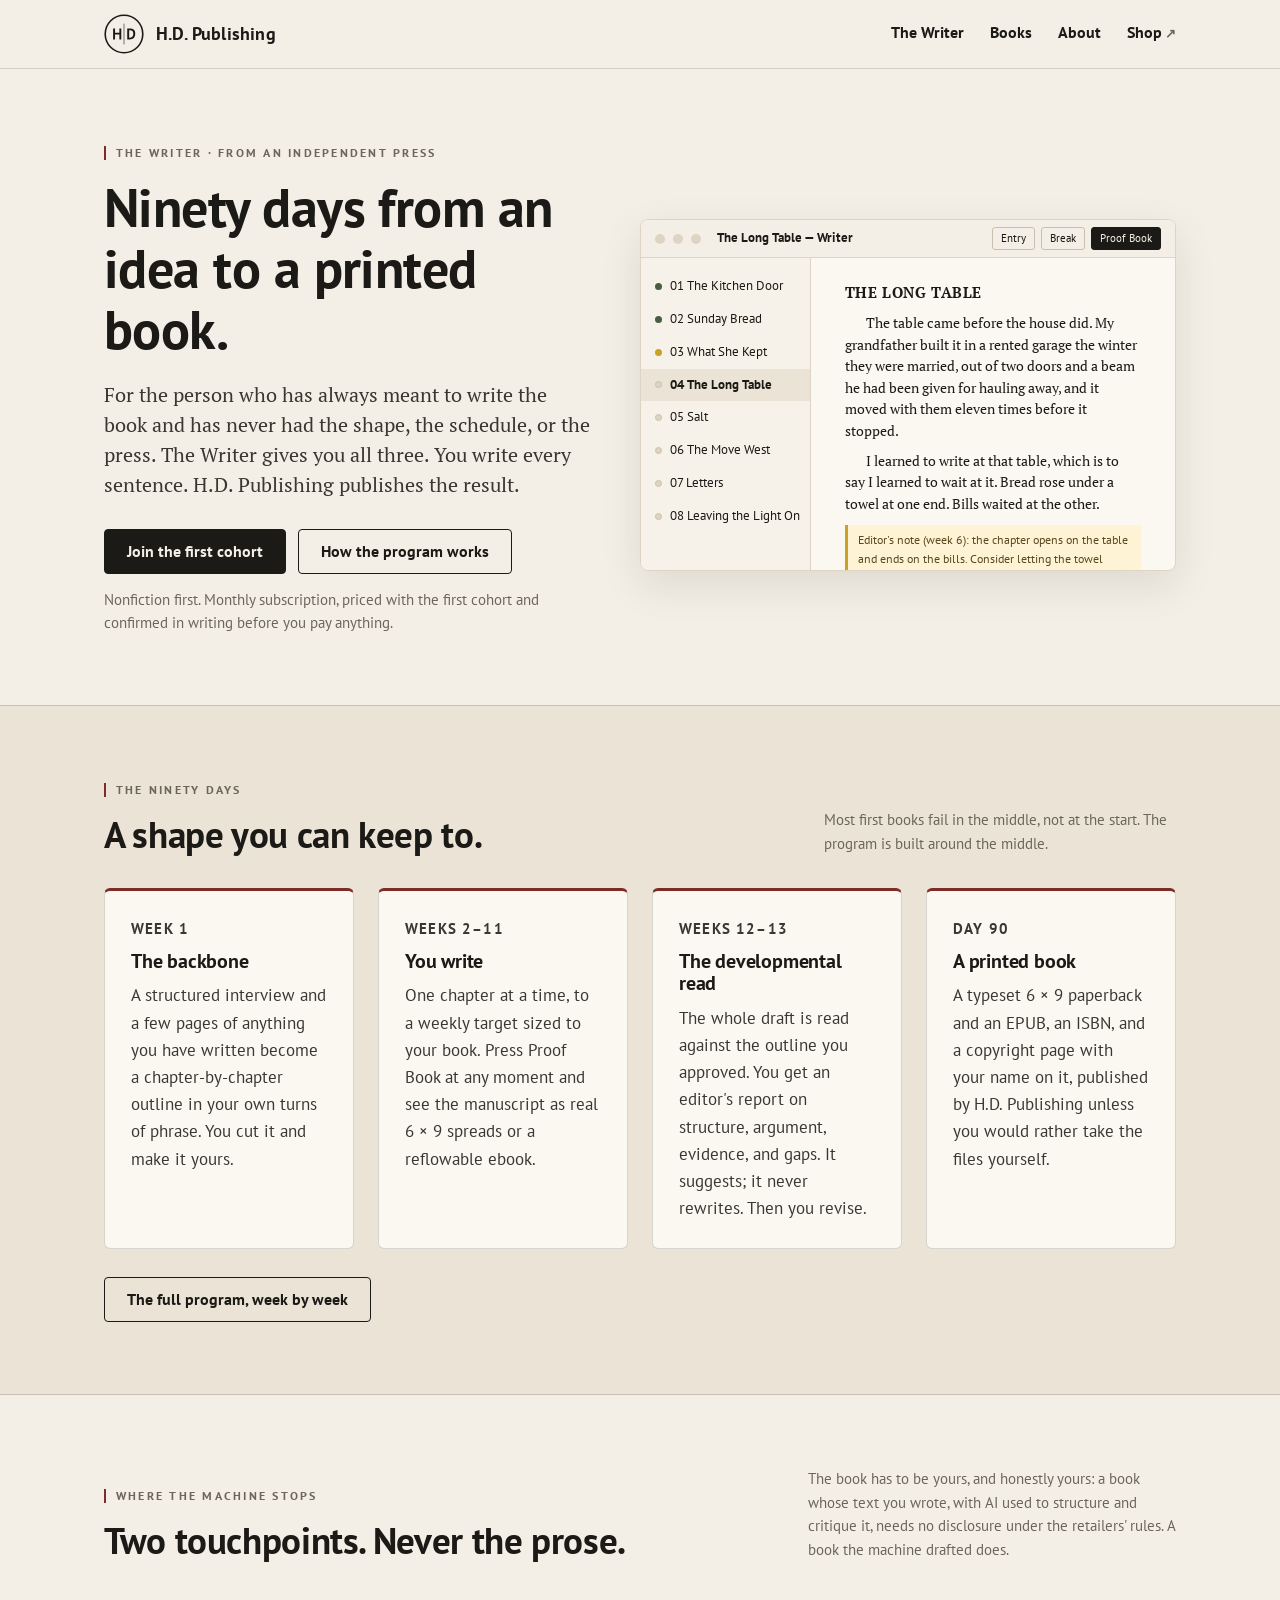
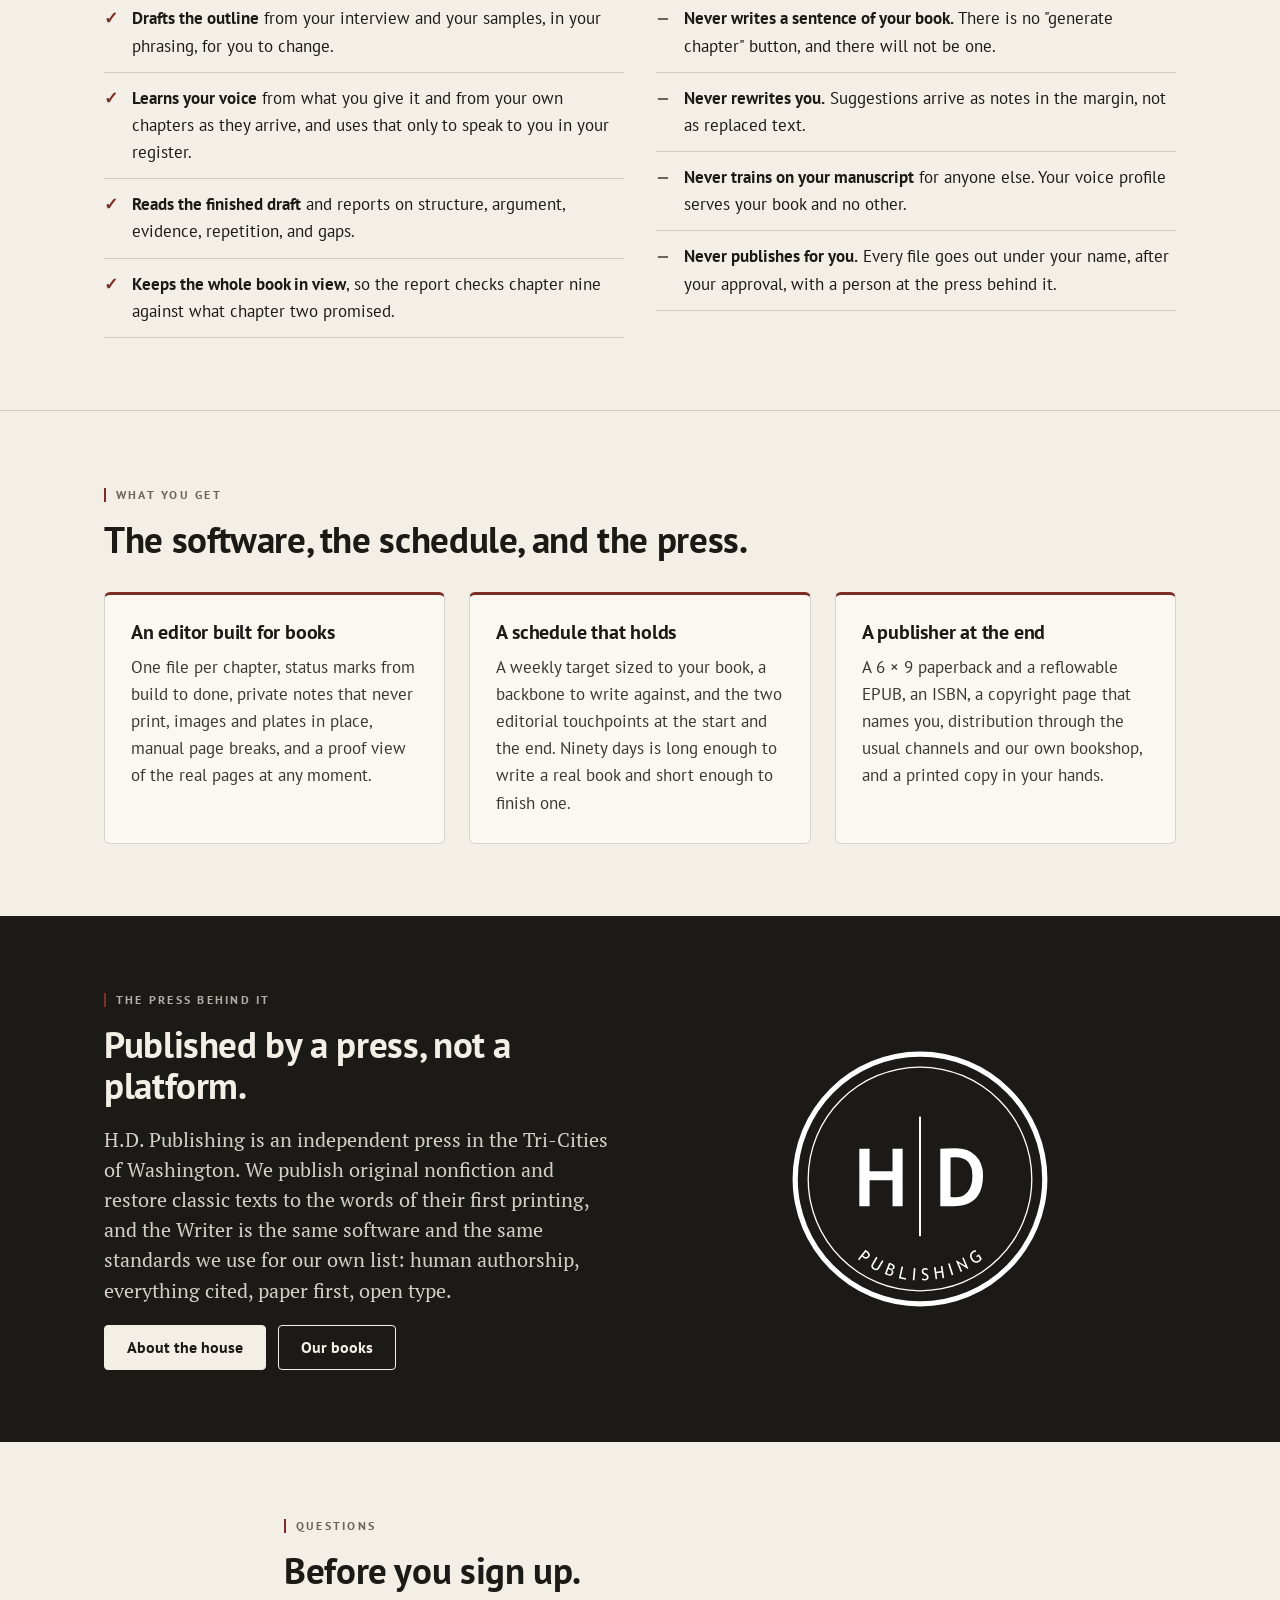
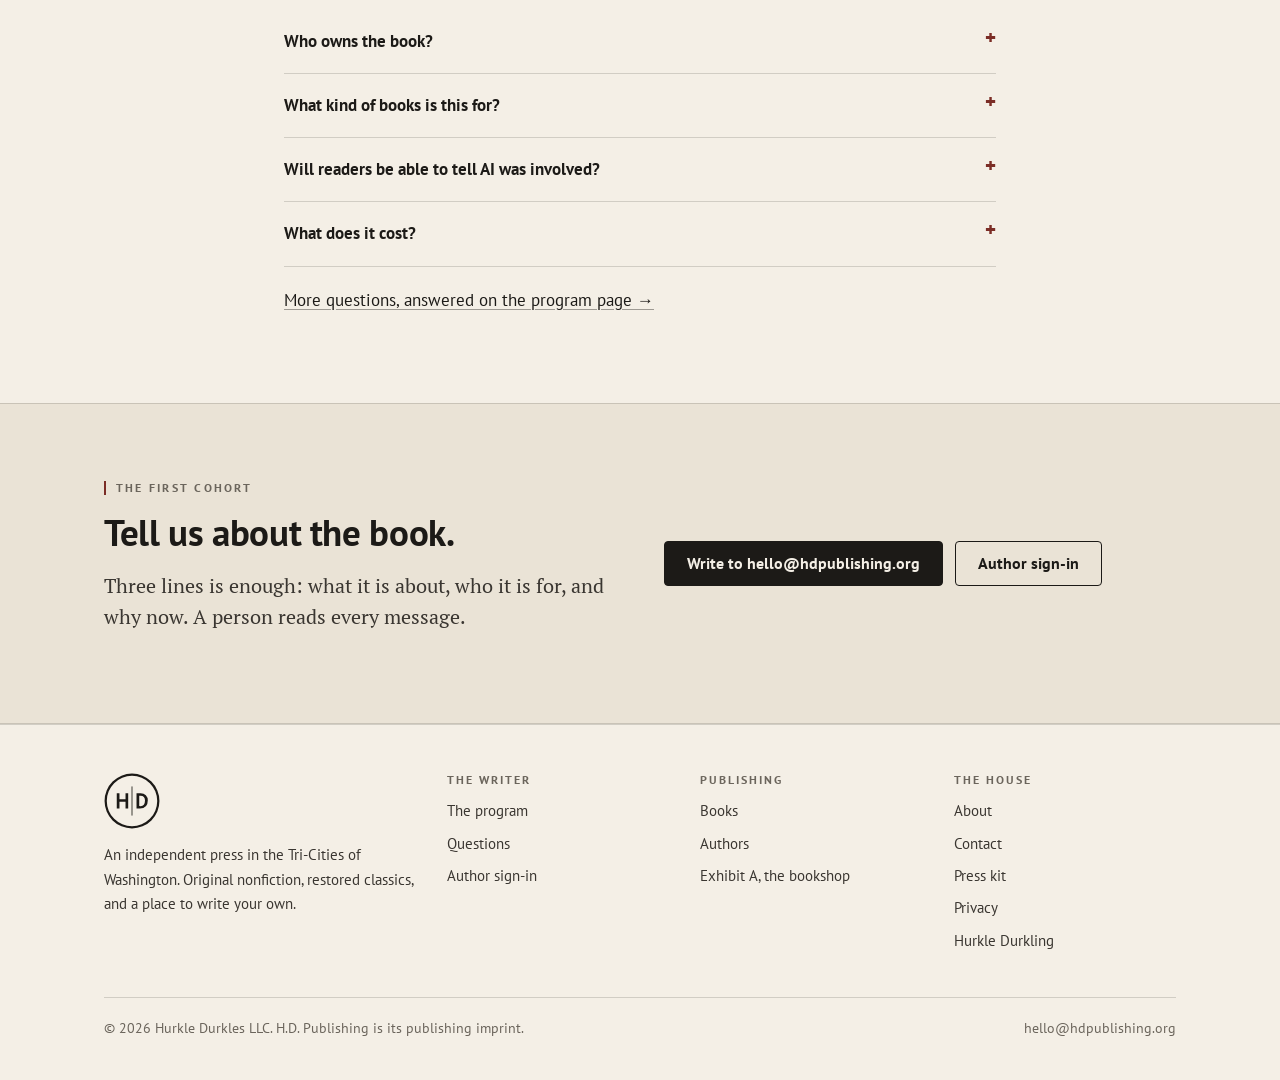
==== commit 7eab5826: "Home page leads with the Writer; books move to /books/, no title on the front page The Writer is fir" ====
--- a/index.html
+++ b/index.html
@@ -4,7 +4,7 @@
 <meta charset="utf-8">
 <meta name="viewport" content="width=device-width, initial-scale=1">
 <title>H.D. Publishing</title>
-<meta name="description" content="H.D. Publishing is an independent press in the Tri-Cities of Washington: original nonfiction, classics restored to the words of their first printing, and the Writer, a ninety-day program that takes a first-time author to a printed book.">
+<meta name="description" content="The Writer, from H.D. Publishing: a ninety-day program that takes a first-time nonfiction author from an idea to a printed book. You write every sentence. The software keeps the shape. The press publishes it.">
 <link rel="canonical" href="https://hdpublishing.org/">
 <meta name="theme-color" content="#F4EFE6">
 <link rel="icon" href="/assets/brand/favicon.ico" sizes="any">
@@ -12,8 +12,8 @@
 <link rel="apple-touch-icon" href="/assets/brand/apple-touch-icon-180.png">
 <meta property="og:site_name" content="H.D. Publishing">
 <meta property="og:type" content="website">
-<meta property="og:title" content="H.D. Publishing">
-<meta property="og:description" content="An independent press. Original nonfiction, restored classics, and a place to write your own.">
+<meta property="og:title" content="H.D. Publishing · Ninety days from an idea to a printed book">
+<meta property="og:description" content="The Writer: you write every sentence, the software keeps the shape, and an independent press publishes the result.">
 <meta property="og:image" content="https://hdpublishing.org/assets/brand/hd-seal-1024.png">
 <meta property="og:url" content="https://hdpublishing.org/">
 <link rel="preconnect" href="https://fonts.googleapis.com">
@@ -40,8 +40,8 @@
     <a class="brand" href="/"><span class="mark std" aria-hidden="true"></span>H.D. Publishing</a>
     <button class="nav-toggle" aria-expanded="false" aria-controls="navlinks">Menu</button>
     <nav class="nav-links" id="navlinks" aria-label="Site">
+      <a href="/writer/">The Writer</a>
       <a href="/books/">Books</a>
-      <a href="/writer/">The Writer</a>
       <a href="/about/">About</a>
       <a class="ext" data-shop="" href="https://shop.hdpublishing.org/">Shop</a>
     </nav>
@@ -50,93 +50,19 @@
 
 <main id="main">
 
-  <section class="hero">
-    <div class="wrap hero-grid">
-      <div>
-        <div class="eyebrow">An independent press · Washington State</div>
-        <h1>Books made to be kept.</h1>
-        <p class="lede">H.D. Publishing publishes original nonfiction, restores classic texts to the words of their first printing, and runs the Writer: a ninety-day program that takes a first-time author from an idea to a printed book.</p>
+  <section class="hero" style="padding-bottom:56px">
+    <div class="wrap hero-grid" style="grid-template-columns: 1fr 1.1fr">
+      <div>
+        <div class="eyebrow">The Writer · from an independent press</div>
+        <h1>Ninety days from an idea to a printed book.</h1>
+        <p class="lede">For the person who has always meant to write the book and has never had the shape, the schedule, or the press. The Writer gives you all three. You write every sentence. H.D. Publishing publishes the result.</p>
         <div class="btn-row">
-          <a class="btn primary" href="/books/">Browse the books</a>
-          <a class="btn" href="/writer/">Write your book</a>
-        </div>
-      </div>
-      <div class="seal" role="img" aria-label="The H.D. Publishing seal: the letters H and D either side of a thin claret rule, inside a double ring"></div>
-    </div>
-  </section>
-
-  <section class="feature">
-    <div class="wrap feature-grid">
-      <a class="cover" href="/books/the-mirror-clause/">
-        <img src="/assets/covers/the-mirror-clause-600.jpg" width="600" height="900" alt="The Mirror Clause by Phoenix T. Bird. Cover: two parenting plans, 2016 and 2026, fanned on an ink-blue ground">
-      </a>
-      <div>
-        <div class="eyebrow">Now available</div>
-        <h2>The Mirror Clause</h2>
-        <blockquote>One court. Two orders. Ten years. And a mirror that asks whose reflection it is.</blockquote>
-        <p>A review of one public court file in Benton County, Washington, laid out the way a file ought to be handed and never is. Two parenting plans, ten years apart, with the names covered. Written in the manner of the classic detective novel, and asking the reader to take the one chair no one in a family case is ever offered: the neutral one.</p>
-        <p class="mute small">By Phoenix T. Bird · Nonfiction · 302 pages</p>
-        <div class="prices">
-          <div><b>$7.99</b><span>Ebook, EPUB, no DRM</span></div>
-          <div><b>$19.99</b><span>Paperback, 6 × 9 in</span></div>
-        </div>
-        <div class="btn-row">
-          <a class="btn primary" data-shop="products/the-mirror-clause" href="https://shop.hdpublishing.org/products/the-mirror-clause">Buy the book</a>
-          <a class="btn" href="/books/the-mirror-clause/">About the book</a>
-        </div>
-      </div>
-    </div>
-  </section>
-
-  <section>
-    <div class="wrap">
-      <div class="section-head">
-        <div>
-          <div class="eyebrow">What we publish</div>
-          <h2>Three lines, one standard.</h2>
-        </div>
-        <a class="btn small" href="/books/">The full list</a>
-      </div>
-      <div class="grid cols-3">
-        <article class="card line">
-          <h3>True Files</h3>
-          <p class="mute small">Original nonfiction</p>
-          <p>Court files, public records, and the questions they leave open, set down plainly enough that the reader can weigh them. Every fact cited to its source. Every interpretation marked as the author's.</p>
-          <a class="more" href="/books/the-mirror-clause/">The Mirror Clause</a>
-        </article>
-        <article class="card line">
-          <h3>Era Editions</h3>
-          <p class="mute small">Classics, restored to their year</p>
-          <p>Public-domain novels reset from their first printing, with the year they appeared woven back in: the news of the season, the art on the walls, the song on the piano. No quiet modern edits. The book as it first met its readers.</p>
-          <a class="more" href="/books/#forthcoming">Forthcoming titles</a>
-        </article>
-        <article class="card line">
-          <h3>Journals &amp; Paper Goods</h3>
-          <p class="mute small">Hurkle Durkling</p>
-          <p>Guided journals with original prompts, short printable projects, and restored facsimiles of period sheet music, from the house's paper-goods line.</p>
-          <a class="more" href="https://justhurkledurkling.com">Visit Hurkle Durkling</a>
-        </article>
-      </div>
-    </div>
-  </section>
-
-  <section class="band">
-    <div class="wrap band-grid">
-      <div>
-        <div class="eyebrow">The Writer</div>
-        <h2>Ninety days from an idea to a printed book.</h2>
-        <p class="lede">A manuscript editor built for books rather than documents, a weekly structure that keeps you writing, and a press at the end of it. You write every sentence. The software keeps the shape, shows you the real pages as you go, and produces the paperback and ebook files when you are done.</p>
-        <ul class="standards" style="grid-template-columns:1fr; gap:10px; margin: 0 0 26px;">
-          <li><b>You write the book.</b> AI helps with the outline at the start and a developmental read at the end. It never writes your prose.</li>
-          <li><b>See the pages while you write.</b> Proof your book as real 6 × 9 spreads or as a reflowable ebook at any point.</li>
-          <li><b>Published by H.D.</b> A finished 6 × 9 paperback and EPUB, with an ISBN, under this imprint unless you ask otherwise.</li>
-        </ul>
-        <div class="btn-row">
-          <a class="btn primary" href="/writer/">How the program works</a>
-          <a class="btn" href="mailto:hello@hdpublishing.org?subject=The%20Writer%3A%20first%20cohort">Join the first cohort</a>
-        </div>
-      </div>
-      <div class="editor" role="img" aria-label="Illustration of the Writer: a chapter list on the left, the manuscript page on the right, and a Proof Book button in the toolbar">
+          <a class="btn primary" href="mailto:hello@hdpublishing.org?subject=The%20Writer%3A%20first%20cohort&body=Hello%20H.D.%2C%0A%0AI%27d%20like%20a%20place%20in%20the%20first%20cohort%20of%20the%20Writer.%0A%0AThe%20book%20I%20want%20to%20write%20is%20about%3A%20%0A%0AName%3A%20">Join the first cohort</a>
+          <a class="btn" href="/writer/">How the program works</a>
+        </div>
+        <p class="small mute" style="margin-top:14px">Nonfiction first. Monthly subscription, priced with the first cohort and confirmed in writing before you pay anything.</p>
+      </div>
+      <div class="editor" role="img" aria-label="Illustration of the Writer: a chapter list with status marks on the left, the manuscript page on the right, and a Proof Book button in the toolbar">
         <div class="bar"><span class="dot"></span><span class="dot"></span><span class="dot"></span><span class="title">The Long Table — Writer</span>
           <div class="tools"><span>Entry</span><span>Break</span><span class="on">Proof Book</span></div></div>
         <div class="body">
@@ -162,41 +88,131 @@
     </div>
   </section>
 
+  <section class="feature">
+    <div class="wrap">
+      <div class="section-head">
+        <div>
+          <div class="eyebrow">The ninety days</div>
+          <h2>A shape you can keep to.</h2>
+        </div>
+        <p class="mute small" style="max-width:44ch;margin:0">Most first books fail in the middle, not at the start. The program is built around the middle.</p>
+      </div>
+      <div class="grid cols-4">
+        <article class="card line">
+          <p class="mute small" style="font-weight:700;letter-spacing:.08em;text-transform:uppercase">Week 1</p>
+          <h3>The backbone</h3>
+          <p>A structured interview and a few pages of anything you have written become a chapter-by-chapter outline in your own turns of phrase. You cut it and make it yours.</p>
+        </article>
+        <article class="card line">
+          <p class="mute small" style="font-weight:700;letter-spacing:.08em;text-transform:uppercase">Weeks 2–11</p>
+          <h3>You write</h3>
+          <p>One chapter at a time, to a weekly target sized to your book. Press Proof Book at any moment and see the manuscript as real 6 × 9 spreads or a reflowable ebook.</p>
+        </article>
+        <article class="card line">
+          <p class="mute small" style="font-weight:700;letter-spacing:.08em;text-transform:uppercase">Weeks 12–13</p>
+          <h3>The developmental read</h3>
+          <p>The whole draft is read against the outline you approved. You get an editor's report on structure, argument, evidence, and gaps. It suggests; it never rewrites. Then you revise.</p>
+        </article>
+        <article class="card line">
+          <p class="mute small" style="font-weight:700;letter-spacing:.08em;text-transform:uppercase">Day 90</p>
+          <h3>A printed book</h3>
+          <p>A typeset 6 × 9 paperback and an EPUB, an ISBN, and a copyright page with your name on it, published by H.D. Publishing unless you would rather take the files yourself.</p>
+        </article>
+      </div>
+      <div class="btn-row" style="margin-top:28px"><a class="btn" href="/writer/">The full program, week by week</a></div>
+    </div>
+  </section>
+
   <section>
     <div class="wrap">
       <div class="section-head">
         <div>
-          <div class="eyebrow">How we work</div>
-          <h2>The standards behind the seal.</h2>
-        </div>
-      </div>
-      <ul class="standards">
-        <li><b>Human authorship.</b> Our authors write their own books. Where we use AI at all, it is for structure and critique, and it is never used to generate the text you read.</li>
-        <li><b>Everything cited.</b> In our nonfiction, every fact, quotation, and date is cited to its source by date and index. Interpretation is marked as interpretation.</li>
-        <li><b>First-printing texts.</b> Era Editions follow the book's first printing. Variants are noted; nothing is silently modernised. The editorial apparatus is marked as ours.</li>
-        <li><b>Paper first.</b> Every title is designed as a 6 × 9 book before it is anything else. The ebook follows the print, not the other way round.</li>
-        <li><b>Open type.</b> Interiors are set in openly licensed typefaces we can name in the colophon and ship with the files.</li>
-        <li><b>Small, on purpose.</b> A handful of titles a year, each one finished. We would rather publish less and stand behind all of it.</li>
-      </ul>
-    </div>
-  </section>
-
-  <section class="rule-top tight">
-    <div class="wrap grid cols-3">
-      <div class="card">
-        <h3>For readers</h3>
-        <p>Buy direct from Exhibit A, our bookshop, and the ebook arrives by email the moment payment clears. No DRM; it opens in Apple Books, Kobo, Google Play Books, or on a Kindle by Send to Kindle.</p>
-        <a class="more" data-shop="" href="https://shop.hdpublishing.org/">Exhibit A</a>
-      </div>
-      <div class="card">
-        <h3>For authors</h3>
-        <p>The Writer takes a first-time nonfiction author from an idea to a printed book in ninety days, with H.D. Publishing as publisher of record. The first cohort is forming now.</p>
-        <a class="more" href="/writer/">The program</a>
-      </div>
-      <div class="card">
-        <h3>For booksellers, libraries, and press</h3>
-        <p>Trade terms, review copies, rights, and permissions: write to us and a person answers. Logo files and title information are in the press kit.</p>
-        <a class="more" href="/about/#contact">Contact the house</a>
+          <div class="eyebrow">Where the machine stops</div>
+          <h2>Two touchpoints. Never the prose.</h2>
+        </div>
+        <p class="mute small" style="max-width:46ch;margin:0">The book has to be yours, and honestly yours: a book whose text you wrote, with AI used to structure and critique it, needs no disclosure under the retailers' rules. A book the machine drafted does.</p>
+      </div>
+      <div class="split">
+        <ul class="does">
+          <li><b>Drafts the outline</b> from your interview and your samples, in your phrasing, for you to change.</li>
+          <li><b>Learns your voice</b> from what you give it and from your own chapters as they arrive, and uses that only to speak to you in your register.</li>
+          <li><b>Reads the finished draft</b> and reports on structure, argument, evidence, repetition, and gaps.</li>
+          <li><b>Keeps the whole book in view</b>, so the report checks chapter nine against what chapter two promised.</li>
+        </ul>
+        <ul class="doesnt">
+          <li><b>Never writes a sentence of your book.</b> There is no "generate chapter" button, and there will not be one.</li>
+          <li><b>Never rewrites you.</b> Suggestions arrive as notes in the margin, not as replaced text.</li>
+          <li><b>Never trains on your manuscript</b> for anyone else. Your voice profile serves your book and no other.</li>
+          <li><b>Never publishes for you.</b> Every file goes out under your name, after your approval, with a person at the press behind it.</li>
+        </ul>
+      </div>
+    </div>
+  </section>
+
+  <section class="rule-top">
+    <div class="wrap">
+      <div class="section-head">
+        <div>
+          <div class="eyebrow">What you get</div>
+          <h2>The software, the schedule, and the press.</h2>
+        </div>
+      </div>
+      <div class="grid cols-3">
+        <article class="card line">
+          <h3>An editor built for books</h3>
+          <p>One file per chapter, status marks from build to done, private notes that never print, images and plates in place, manual page breaks, and a proof view of the real pages at any moment.</p>
+        </article>
+        <article class="card line">
+          <h3>A schedule that holds</h3>
+          <p>A weekly target sized to your book, a backbone to write against, and the two editorial touchpoints at the start and the end. Ninety days is long enough to write a real book and short enough to finish one.</p>
+        </article>
+        <article class="card line">
+          <h3>A publisher at the end</h3>
+          <p>A 6 × 9 paperback and a reflowable EPUB, an ISBN, a copyright page that names you, distribution through the usual channels and our own bookshop, and a printed copy in your hands.</p>
+        </article>
+      </div>
+    </div>
+  </section>
+
+  <section class="band">
+    <div class="wrap band-grid">
+      <div>
+        <div class="eyebrow">The press behind it</div>
+        <h2>Published by a press, not a platform.</h2>
+        <p class="lede">H.D. Publishing is an independent press in the Tri-Cities of Washington. We publish original nonfiction and restore classic texts to the words of their first printing, and the Writer is the same software and the same standards we use for our own list: human authorship, everything cited, paper first, open type.</p>
+        <div class="btn-row">
+          <a class="btn primary" href="/about/">About the house</a>
+          <a class="btn" href="/books/">Our books</a>
+        </div>
+      </div>
+      <div class="hero" style="padding:0">
+        <div class="seal" role="img" aria-label="The H.D. Publishing seal: the letters H and D either side of a thin claret rule, inside a double ring" style="width:min(260px,60vw);background-image:url('/assets/brand/hd-seal-reversed.svg')"></div>
+      </div>
+    </div>
+  </section>
+
+  <section id="faq">
+    <div class="wrap-narrow">
+      <div class="eyebrow">Questions</div>
+      <h2>Before you sign up.</h2>
+      <details class="faq"><summary>Who owns the book?</summary><p>You do. Copyright stays with you. H.D. Publishing publishes under a plain-language agreement you will read before you pay for anything, and if you would rather publish elsewhere you leave with your files.</p></details>
+      <details class="faq"><summary>What kind of books is this for?</summary><p>Nonfiction, first. Memoir, family history, a professional's book, a guide to something you know. The first cohort is nonfiction only; fiction follows when we have done it well once.</p></details>
+      <details class="faq"><summary>Will readers be able to tell AI was involved?</summary><p>No, because it was not involved in the words. The outline is yours after you edit it, and the editor's report is a report, not text. Under the retailers' definitions the result is your work with AI assistance, which needs no disclosure.</p></details>
+      <details class="faq"><summary>What does it cost?</summary><p>A monthly subscription for as long as you are writing, with no charge for the publishing step itself. The figure is set with the first cohort and put in writing to you before you commit.</p></details>
+      <p style="margin-top:20px"><a href="/writer/#faq">More questions, answered on the program page →</a></p>
+    </div>
+  </section>
+
+  <section class="feature">
+    <div class="wrap band-grid">
+      <div>
+        <div class="eyebrow">The first cohort</div>
+        <h2>Tell us about the book.</h2>
+        <p class="lede">Three lines is enough: what it is about, who it is for, and why now. A person reads every message.</p>
+      </div>
+      <div class="btn-row">
+        <a class="btn primary" href="mailto:hello@hdpublishing.org?subject=The%20Writer%3A%20first%20cohort&body=Hello%20H.D.%2C%0A%0AI%27d%20like%20a%20place%20in%20the%20first%20cohort%20of%20the%20Writer.%0A%0AThe%20book%20I%20want%20to%20write%20is%20about%3A%20%0A%0AName%3A%20">Write to hello@hdpublishing.org</a>
+        <a class="btn" data-accounts href="https://accounts.hdpublishing.org/">Author sign-in</a>
       </div>
     </div>
   </section>
@@ -209,15 +225,6 @@
       <div>
         <div class="mark" aria-hidden="true"></div>
         <p>An independent press in the Tri-Cities of Washington. Original nonfiction, restored classics, and a place to write your own.</p>
-      </div>
-      <div>
-        <h4>Publishing</h4>
-        <ul>
-          <li><a href="/books/">Books</a></li>
-          <li><a href="/books/the-mirror-clause/">The Mirror Clause</a></li>
-          <li><a href="/authors/phoenix-t-bird/">Authors</a></li>
-          <li><a data-shop="" href="https://shop.hdpublishing.org/">Exhibit A, the bookshop</a></li>
-        </ul>
       </div>
       <div>
         <h4>The Writer</h4>
@@ -225,6 +232,14 @@
           <li><a href="/writer/">The program</a></li>
           <li><a href="/writer/#faq">Questions</a></li>
           <li><a data-accounts href="https://accounts.hdpublishing.org/">Author sign-in</a></li>
+        </ul>
+      </div>
+      <div>
+        <h4>Publishing</h4>
+        <ul>
+          <li><a href="/books/">Books</a></li>
+          <li><a href="/authors/phoenix-t-bird/">Authors</a></li>
+          <li><a data-shop="" href="https://shop.hdpublishing.org/">Exhibit A, the bookshop</a></li>
         </ul>
       </div>
       <div>
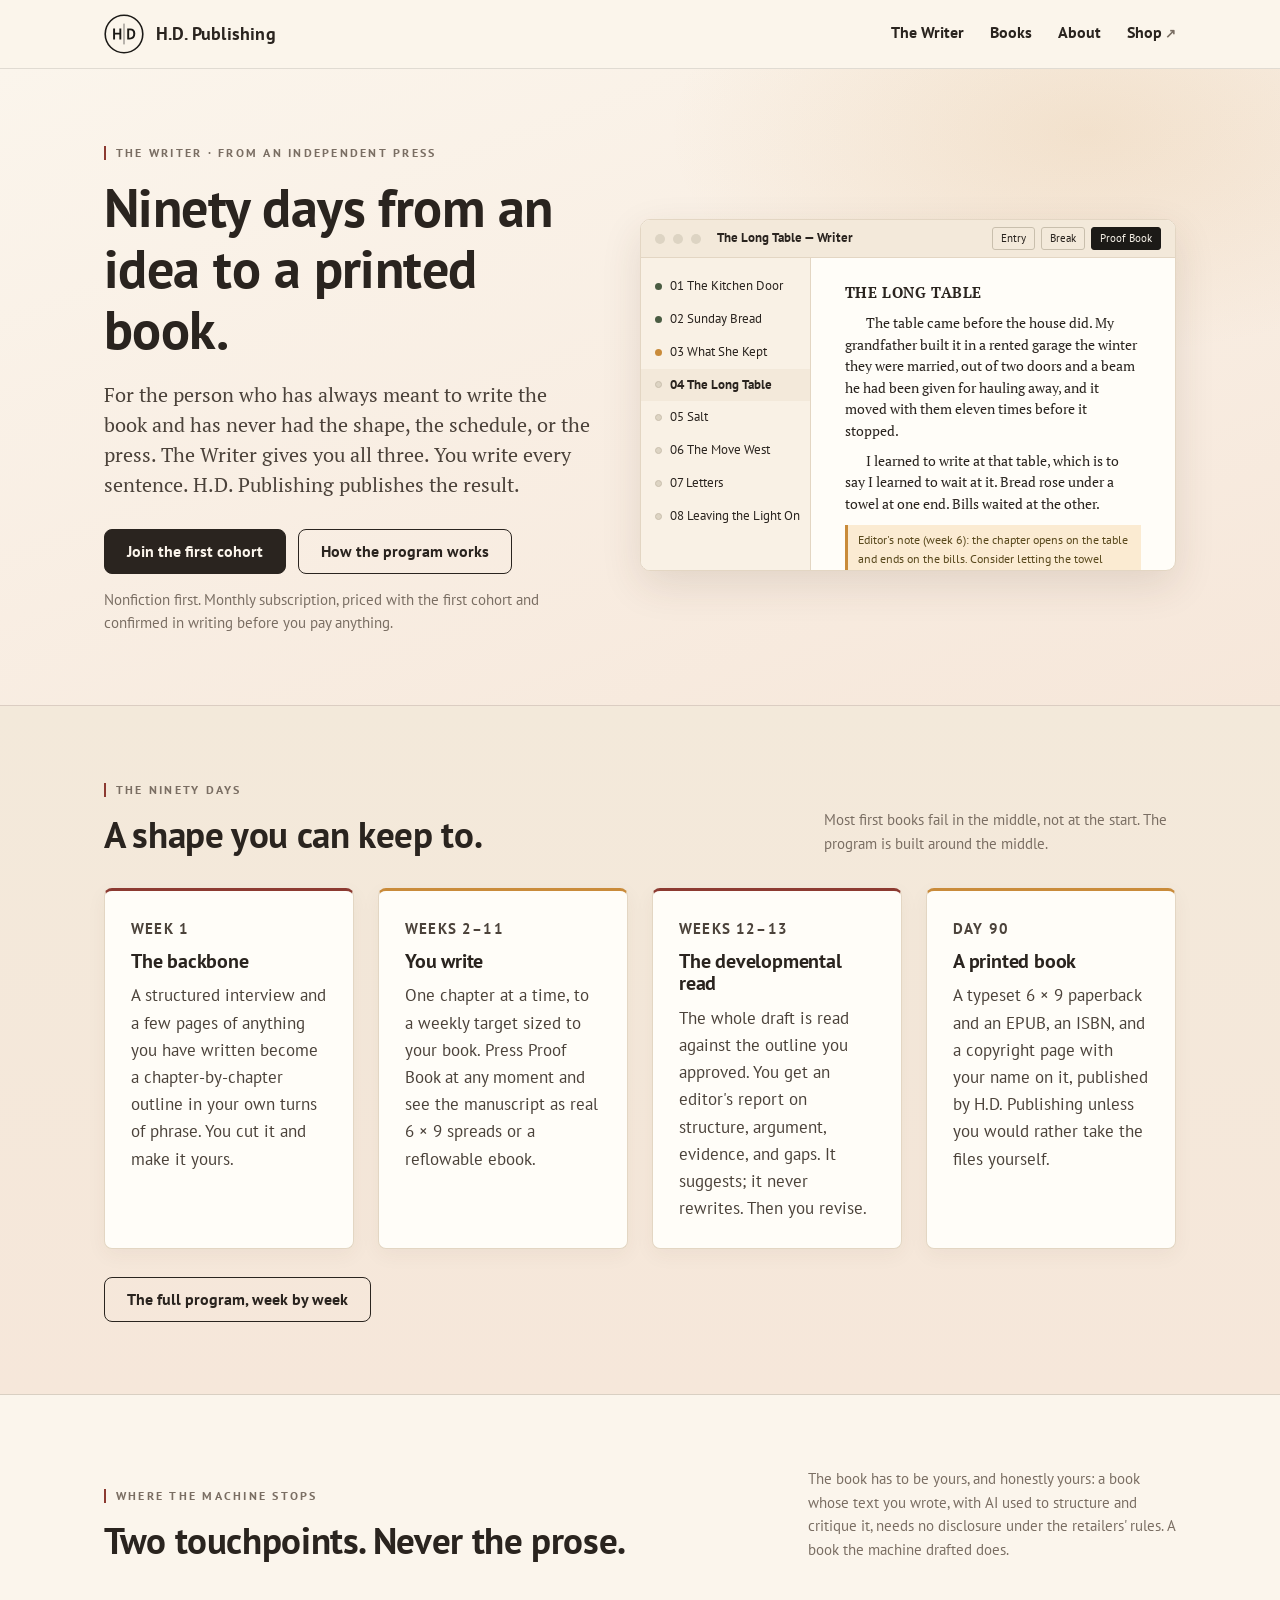
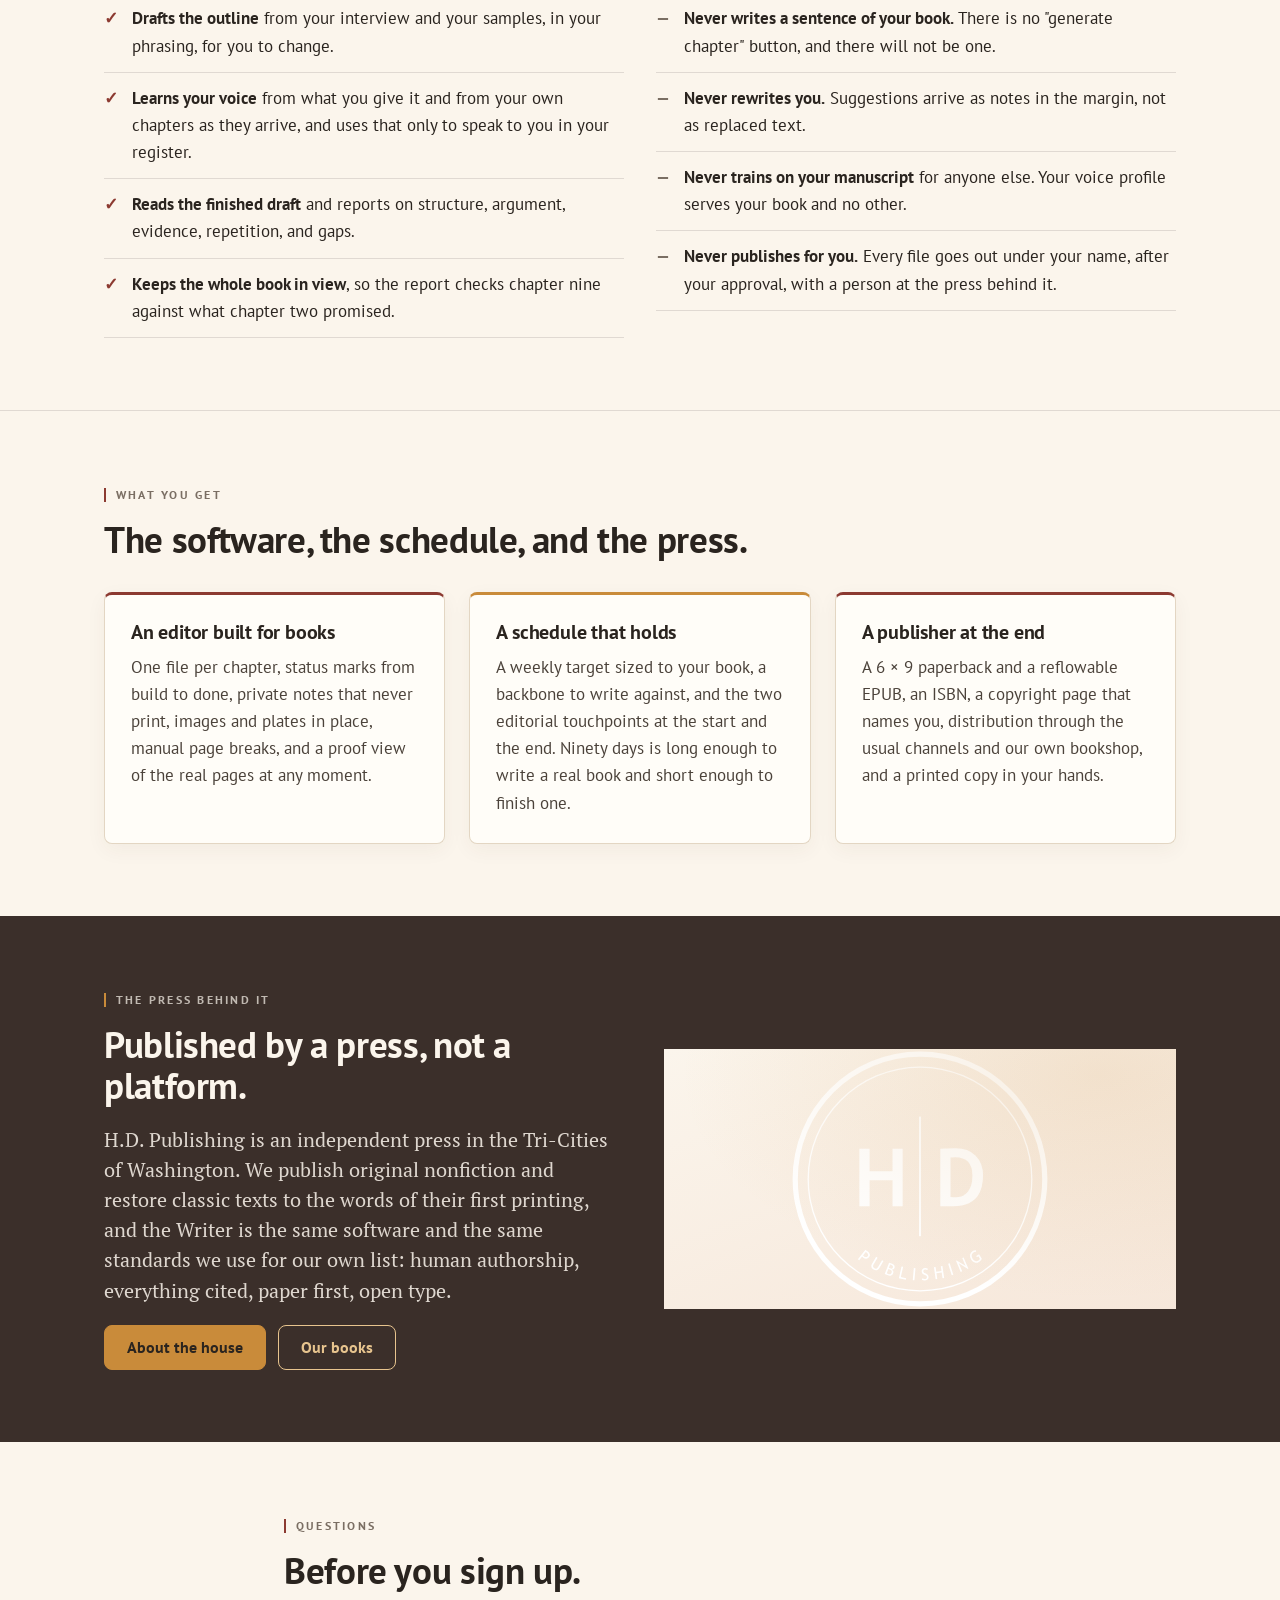
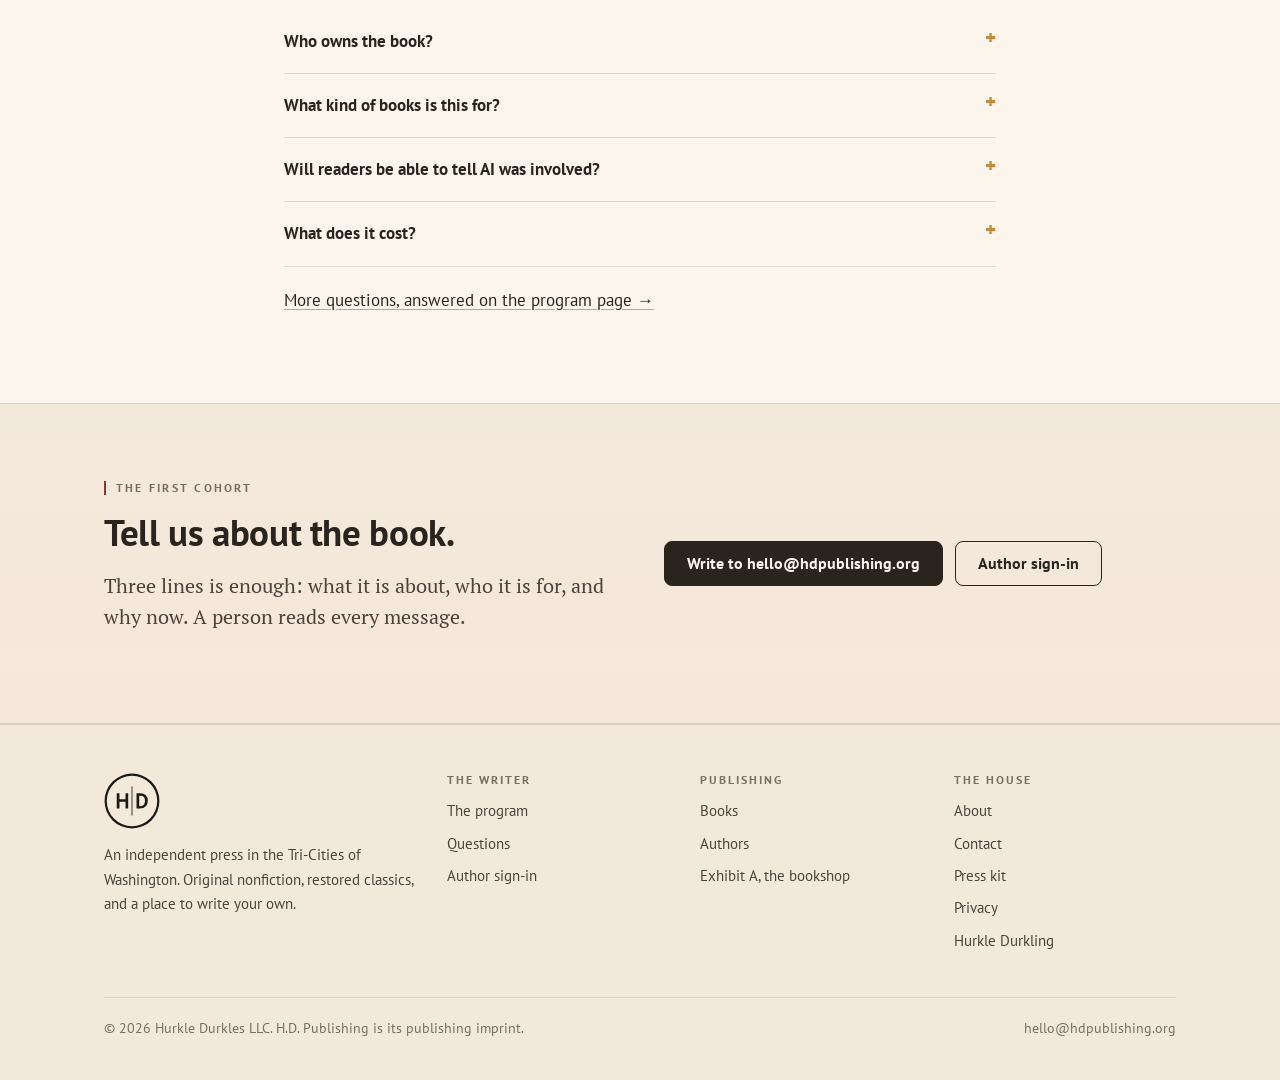
==== commit 35a51efd: "Warm Studio palette: cream paper, espresso ink, honey second accent; seal colours unchanged Co-Autho" ====
--- a/index.html
+++ b/index.html
@@ -6,7 +6,7 @@
 <title>H.D. Publishing</title>
 <meta name="description" content="The Writer, from H.D. Publishing: a ninety-day program that takes a first-time nonfiction author from an idea to a printed book. You write every sentence. The software keeps the shape. The press publishes it.">
 <link rel="canonical" href="https://hdpublishing.org/">
-<meta name="theme-color" content="#F4EFE6">
+<meta name="theme-color" content="#FBF5EC">
 <link rel="icon" href="/assets/brand/favicon.ico" sizes="any">
 <link rel="icon" type="image/png" sizes="32x32" href="/assets/brand/favicon-32.png">
 <link rel="apple-touch-icon" href="/assets/brand/apple-touch-icon-180.png">
--- a/assets/site.css
+++ b/assets/site.css
@@ -4,20 +4,27 @@
    from Trebuchet MS (the seal's face) to PT Sans where Trebuchet is absent. */
 
 :root {
-  --ink: #1C1A17;
-  --ink-soft: #3a3631;
-  --ink-mute: #6b655c;
-  --paper: #F4EFE6;
-  --paper-deep: #EAE3D6;
-  --paper-edge: #DDD4C3;
-  --claret: #7B2D26;
-  --claret-soft: #9a463e;
-  --rule: rgba(28, 26, 23, 0.16);
-  --rule-strong: rgba(28, 26, 23, 0.4);
+  /* Warm Studio palette (2026-09-28): cream paper, espresso ink, claret for the mark and
+     primary actions, honey as the second accent. The seal's own ink/claret files are unchanged. */
+  --ink: #2A241F;
+  --ink-soft: #4B423A;
+  --ink-mute: #7A6E63;
+  --paper: #FBF5EC;
+  --paper-deep: #F3E9DA;
+  --paper-edge: #E3D6C3;
+  --blush: #F6E7DA;
+  --claret: #8C3A31;
+  --claret-soft: #A3524A;
+  --honey: #C98B3A;
+  --honey-soft: #E7C48E;
+  --rule: rgba(42, 36, 31, 0.13);
+  --rule-strong: rgba(42, 36, 31, 0.36);
   --bg: var(--paper);
   --fg: var(--ink);
-  --card: #FBF8F2;
-  --shadow: 0 14px 40px rgba(28, 26, 23, 0.10);
+  --card: #FFFDF8;
+  --band-bg: #3B2F2A;
+  --shadow: 0 14px 40px rgba(74, 52, 30, 0.12);
+  --radius: 8px;
   --sans: "PT Sans", "Trebuchet MS", "Helvetica Neue", Arial, sans-serif;
   --head: "Trebuchet MS", "PT Sans", "Helvetica Neue", Arial, sans-serif;
   --serif: "PT Serif", Georgia, "Times New Roman", serif;
@@ -28,33 +35,41 @@
 
 @media (prefers-color-scheme: dark) {
   :root:not([data-theme="light"]) {
-    --ink: #F4EFE6;
-    --ink-soft: #DCD5C8;
-    --ink-mute: #A59D90;
-    --paper: #1C1A17;
-    --paper-deep: #26231F;
-    --paper-edge: #383430;
-    --claret: #C4665C;
-    --claret-soft: #D98177;
-    --rule: rgba(244, 239, 230, 0.16);
-    --rule-strong: rgba(244, 239, 230, 0.4);
-    --card: #221F1B;
+    --ink: #F4EBDF;
+    --ink-soft: #DCCFC0;
+    --ink-mute: #A8998A;
+    --paper: #221C18;
+    --paper-deep: #2C2521;
+    --paper-edge: #3E352F;
+    --blush: #2F2521;
+    --claret: #D07A6E;
+    --claret-soft: #DE9288;
+    --honey: #E0A458;
+    --honey-soft: #8A6530;
+    --rule: rgba(244, 235, 223, 0.14);
+    --rule-strong: rgba(244, 235, 223, 0.38);
+    --card: #2A231F;
+    --band-bg: #17120F;
     --shadow: 0 14px 40px rgba(0, 0, 0, 0.45);
     --seal: url("brand/hd-seal-reversed.svg");
   }
 }
 :root[data-theme="dark"] {
-  --ink: #F4EFE6;
-  --ink-soft: #DCD5C8;
-  --ink-mute: #A59D90;
-  --paper: #1C1A17;
-  --paper-deep: #26231F;
-  --paper-edge: #383430;
-  --claret: #C4665C;
-  --claret-soft: #D98177;
-  --rule: rgba(244, 239, 230, 0.16);
-  --rule-strong: rgba(244, 239, 230, 0.4);
-  --card: #221F1B;
+  --ink: #F4EBDF;
+  --ink-soft: #DCCFC0;
+  --ink-mute: #A8998A;
+  --paper: #221C18;
+  --paper-deep: #2C2521;
+  --paper-edge: #3E352F;
+  --blush: #2F2521;
+  --claret: #D07A6E;
+  --claret-soft: #DE9288;
+  --honey: #E0A458;
+  --honey-soft: #8A6530;
+  --rule: rgba(244, 235, 223, 0.14);
+  --rule-strong: rgba(244, 235, 223, 0.38);
+  --card: #2A231F;
+  --band-bg: #17120F;
   --shadow: 0 14px 40px rgba(0, 0, 0, 0.45);
   --seal: url("brand/hd-seal-reversed.svg");
 }
@@ -99,7 +114,7 @@
 /* Header */
 .site-header {
   position: sticky; top: 0; z-index: 30;
-  background: color-mix(in srgb, var(--paper) 92%, transparent);
+  background: color-mix(in srgb, var(--paper) 90%, transparent);
   backdrop-filter: saturate(140%) blur(8px);
   border-bottom: 1px solid var(--rule);
 }
@@ -111,7 +126,8 @@
 @media (prefers-color-scheme: dark) { :root:not([data-theme="light"]) .brand .mark.std { filter: invert(1) hue-rotate(180deg); } }
 .nav-links { display: flex; align-items: center; gap: 26px; font-weight: 700; font-size: 0.98rem; }
 .nav-links a { text-decoration: none; padding: 6px 0; border-bottom: 2px solid transparent; }
-.nav-links a:hover, .nav-links a[aria-current="page"] { border-bottom-color: var(--claret); }
+.nav-links a:hover { border-bottom-color: var(--honey); }
+.nav-links a[aria-current="page"] { border-bottom-color: var(--claret); }
 .nav-links .ext::after { content: " ↗"; font-size: 0.8em; color: var(--ink-mute); }
 .nav-toggle { display: none; background: none; border: 1px solid var(--rule-strong); border-radius: 4px; padding: 6px 10px; font: inherit; color: inherit; cursor: pointer; }
 @media (max-width: 760px) {
@@ -127,7 +143,7 @@
 /* Buttons */
 .btn {
   display: inline-flex; align-items: center; justify-content: center; gap: 8px;
-  padding: 12px 22px; border-radius: 4px; font-weight: 700; font-size: 0.98rem;
+  padding: 12px 22px; border-radius: var(--radius); font-weight: 700; font-size: 0.98rem;
   text-decoration: none; border: 1.5px solid var(--ink); color: var(--ink); background: transparent;
   cursor: pointer; font-family: var(--sans); line-height: 1.2; transition: background .15s, color .15s;
 }
@@ -148,7 +164,9 @@
 .lede { font-family: var(--serif); font-size: 1.22rem; line-height: 1.55; color: var(--ink-soft); max-width: 62ch; }
 
 /* Hero */
-.hero { padding: 72px 0 64px; }
+.hero { padding: 72px 0 64px; background: linear-gradient(160deg, var(--paper) 0%, var(--blush) 100%); position: relative; }
+.hero::after { content: ""; position: absolute; inset: 0; background: radial-gradient(600px 320px at 85% 10%, rgba(201,139,58,0.14), transparent 70%); pointer-events: none; }
+.hero > .wrap { position: relative; z-index: 1; }
 .hero-grid { display: grid; grid-template-columns: 1.3fr 1fr; gap: 48px; align-items: center; }
 .hero .seal { width: min(320px, 70vw); aspect-ratio: 1; background: var(--seal) center/contain no-repeat; margin: 0 auto; }
 .hero h1 { max-width: 16ch; margin-bottom: 20px; }
@@ -166,7 +184,7 @@
 @media (max-width: 900px) { .grid.cols-3, .grid.cols-4 { grid-template-columns: repeat(2, 1fr); } }
 @media (max-width: 600px) { .grid.cols-2, .grid.cols-3, .grid.cols-4 { grid-template-columns: 1fr; } }
 .card {
-  background: var(--card); border: 1px solid var(--rule); border-radius: 6px; padding: 26px;
+  background: var(--card); border: 1px solid var(--paper-edge); border-radius: var(--radius); padding: 26px; box-shadow: 0 6px 20px rgba(74,52,30,0.05);
   display: flex; flex-direction: column; gap: 10px;
 }
 .card h3 { margin: 0; }
@@ -174,6 +192,7 @@
 .card .more { margin-top: auto; padding-top: 10px; font-weight: 700; text-decoration: none; color: var(--claret); }
 .card .more::after { content: " →"; }
 .card.line { border-top: 3px solid var(--claret); }
+.card.line:nth-child(even) { border-top-color: var(--honey); }
 
 /* Book tiles */
 .book-tile { display: grid; grid-template-columns: 120px 1fr; gap: 20px; align-items: start; text-decoration: none; }
@@ -182,11 +201,11 @@
 .book-tile .by { color: var(--ink-mute); margin-bottom: 8px; }
 .book-tile p { color: var(--ink-soft); margin: 0 0 8px; }
 .status { display: inline-block; font-size: 0.74rem; letter-spacing: 0.14em; text-transform: uppercase; font-weight: 700; padding: 3px 8px; border-radius: 3px; border: 1px solid var(--rule-strong); color: var(--ink-mute); }
-.status.now { border-color: var(--claret); color: var(--claret); }
+.status.now { border-color: var(--honey); color: var(--claret); background: rgba(201,139,58,0.12); }
 
 /* Typographic placeholder covers for titles without final art */
 .cover-type {
-  aspect-ratio: 2 / 3; background: var(--ink); color: var(--paper);
+  aspect-ratio: 2 / 3; background: #3B2F2A; color: #FBF5EC;
   padding: 14% 12%; display: flex; flex-direction: column; justify-content: space-between;
   font-family: var(--head); border-radius: 2px; box-shadow: var(--shadow); position: relative; overflow: hidden;
 }
@@ -202,7 +221,7 @@
 .cover-type.navy { background: #131A24; color: #E8E0CE; }
 
 /* Featured book band */
-.feature { background: var(--paper-deep); border-top: 1px solid var(--rule); border-bottom: 1px solid var(--rule); }
+.feature { background: linear-gradient(180deg, var(--paper-deep), var(--blush)); border-top: 1px solid var(--rule); border-bottom: 1px solid var(--rule); }
 .feature-grid { display: grid; grid-template-columns: 300px 1fr; gap: 48px; align-items: center; }
 .feature .cover { box-shadow: 0 30px 60px rgba(28,26,23,0.25); border-radius: 3px; overflow: hidden; }
 .feature blockquote { font-family: var(--serif); font-style: italic; font-size: 1.15rem; margin: 0 0 18px; color: var(--ink-soft); }
@@ -219,7 +238,7 @@
 .product .sub { font-family: var(--serif); font-style: italic; font-size: 1.2rem; color: var(--ink-soft); margin-bottom: 8px; }
 .product .by { font-size: 1.05rem; margin-bottom: 22px; }
 .formats { display: grid; grid-template-columns: 1fr 1fr; gap: 12px; margin: 22px 0; }
-.format { border: 1.5px solid var(--rule-strong); border-radius: 6px; padding: 16px 18px; text-decoration: none; display: block; transition: border-color .15s, background .15s; }
+.format { border: 1.5px solid var(--rule-strong); border-radius: var(--radius); padding: 16px 18px; text-decoration: none; display: block; transition: border-color .15s, background .15s; }
 .format:hover { border-color: var(--claret); background: var(--card); }
 .format b { display: block; font-size: 1.05rem; }
 .format .price { font-size: 1.35rem; font-family: var(--head); margin: 4px 0; }
@@ -266,31 +285,31 @@
 details.faq { border-bottom: 1px solid var(--rule); padding: 6px 0; }
 details.faq summary { cursor: pointer; font-weight: 700; padding: 12px 0; list-style: none; display: flex; justify-content: space-between; gap: 16px; }
 details.faq summary::-webkit-details-marker { display: none; }
-details.faq summary::after { content: "+"; color: var(--claret); font-size: 1.3rem; line-height: 1; }
+details.faq summary::after { content: "+"; color: var(--honey); font-size: 1.3rem; line-height: 1; }
 details.faq[open] summary::after { content: "–"; }
 details.faq p { color: var(--ink-soft); margin: 0 0 14px; max-width: 70ch; }
 
 /* Editor mock (illustration of the Writer, pure CSS) */
 .editor {
-  background: #FBF8F2; color: #1C1A17; border: 1px solid var(--paper-edge); border-radius: 8px;
+  background: #FFFDF8; color: #2A241F; border: 1px solid #E3D6C3; border-radius: 10px;
   box-shadow: var(--shadow); overflow: hidden; font-size: 13px; aspect-ratio: 16 / 10.5; display: grid; grid-template-rows: 38px 1fr;
 }
-.editor .bar { display: flex; align-items: center; gap: 8px; padding: 0 14px; border-bottom: 1px solid #DDD4C3; background: #F4EFE6; }
+.editor .bar { display: flex; align-items: center; gap: 8px; padding: 0 14px; border-bottom: 1px solid #E3D6C3; background: #F3E9DA; }
 .editor .dot { width: 10px; height: 10px; border-radius: 50%; background: #DDD4C3; }
 .editor .bar .title { margin-left: 8px; font-weight: 700; }
 .editor .bar .tools { margin-left: auto; display: flex; gap: 6px; }
 .editor .bar .tools span { border: 1px solid #C9BFAD; border-radius: 3px; padding: 2px 8px; font-size: 11px; }
 .editor .bar .tools span.on { background: #1C1A17; color: #F4EFE6; border-color: #1C1A17; }
 .editor .body { display: grid; grid-template-columns: 170px 1fr; min-height: 0; }
-.editor .side { border-right: 1px solid #DDD4C3; padding: 12px 0; background: #F7F2E9; overflow: hidden; }
+.editor .side { border-right: 1px solid #E3D6C3; padding: 12px 0; background: #F9F1E5; overflow: hidden; }
 .editor .side div { padding: 6px 14px; display: flex; align-items: center; gap: 8px; white-space: nowrap; overflow: hidden; text-overflow: ellipsis; }
-.editor .side div.cur { background: #EAE3D6; font-weight: 700; }
+.editor .side div.cur { background: #F3E9DA; font-weight: 700; }
 .editor .side i { width: 7px; height: 7px; border-radius: 50%; flex: none; display: inline-block; }
-.editor .side i.done { background: #4a5c42; } .editor .side i.polish { background: #C9A227; } .editor .side i.build { background: #DDD4C3; border: 1px solid #C9BFAD; }
+.editor .side i.done { background: #4a5c42; } .editor .side i.polish { background: #C98B3A; } .editor .side i.build { background: #DDD4C3; border: 1px solid #C9BFAD; }
 .editor .page { padding: 26px 34px; font-family: var(--serif); font-size: 13.5px; line-height: 1.6; overflow: hidden; }
 .editor .page h4 { font-family: var(--serif); font-size: 15px; margin: 0 0 12px; letter-spacing: 0.04em; }
 .editor .page p { margin: 0 0 8px; text-indent: 1.6em; }
-.editor .page .note { background: #FFF3D6; border-left: 3px solid #C9A227; padding: 6px 10px; font-family: var(--sans); font-size: 11.5px; text-indent: 0; margin: 10px 0; color: #5a4a1e; }
+.editor .page .note { background: #FBEBD2; border-left: 3px solid #C98B3A; padding: 6px 10px; font-family: var(--sans); font-size: 11.5px; text-indent: 0; margin: 10px 0; color: #5a4a1e; }
 @media (max-width: 520px) { .editor .body { grid-template-columns: 1fr; } .editor .side { display: none; } .editor .bar .tools { display: none; } }
 
 /* Standards list */
@@ -301,23 +320,24 @@
 @media (max-width: 700px) { .standards { grid-template-columns: 1fr; } }
 
 /* Callout band: always ink ground with ivory type, in both colour schemes */
-.band { background: var(--band-bg, #1C1A17); color: #F4EFE6; }
-.band .btn { border-color: #F4EFE6; color: #F4EFE6; }
-.band .btn:hover { background: #F4EFE6; color: #1C1A17; }
-.band .btn.primary { background: #F4EFE6; color: #1C1A17; }
-.band .btn.primary:hover { background: #fff; color: #1C1A17; }
+.band { background: var(--band-bg); color: #FBF5EC; }
+.band .btn { border-color: #E7C48E; color: #E7C48E; }
+.band .btn:hover { background: #E7C48E; color: #3B2F2A; }
+.band .btn.primary { background: #C98B3A; border-color: #C98B3A; color: #2A241F; }
+.band .btn.primary:hover { background: #E0A458; border-color: #E0A458; color: #2A241F; }
 .band h2 { color: inherit; }
-.band .eyebrow { color: rgba(244,239,230,0.7); }
-.band .lede { color: rgba(244,239,230,0.85); }
-.band .standards li { color: rgba(244,239,230,0.78); }
-.band .standards b { color: #F4EFE6; }
+.band .eyebrow { color: rgba(251,245,236,0.7); }
+.band .eyebrow::before { background: #C98B3A; }
+.band .lede { color: rgba(251,245,236,0.85); }
+.band .standards li { color: rgba(251,245,236,0.78); }
+.band .standards b { color: #FBF5EC; }
+.band .standards li::before { background: #C98B3A; }
 .band-grid { display: grid; grid-template-columns: 1fr 1fr; gap: 48px; align-items: center; }
 @media (max-width: 860px) { .band-grid { grid-template-columns: 1fr; } }
-@media (prefers-color-scheme: dark) { :root:not([data-theme="light"]) .band { --band-bg: #26231F; } }
-:root[data-theme="dark"] .band { --band-bg: #26231F; }
+
 
 /* Footer */
-.site-footer { border-top: 1px solid var(--rule); padding: 48px 0 40px; font-size: 0.95rem; color: var(--ink-soft); }
+.site-footer { border-top: 1px solid var(--rule); background: var(--paper-deep); padding: 48px 0 40px; font-size: 0.95rem; color: var(--ink-soft); }
 .footer-grid { display: grid; grid-template-columns: 1.4fr 1fr 1fr 1fr; gap: 32px; }
 .site-footer h4 { font-size: 0.78rem; letter-spacing: 0.16em; text-transform: uppercase; color: var(--ink-mute); margin: 0 0 12px; }
 .site-footer ul { list-style: none; padding: 0; margin: 0; }
@@ -343,5 +363,5 @@
 .center { text-align: center; }
 .mt0 { margin-top: 0; } .mb0 { margin-bottom: 0; }
 .hide { display: none !important; }
-hr.short { width: 64px; border: 0; border-top: 2px solid var(--claret); margin: 26px 0; }
+hr.short { width: 64px; border: 0; border-top: 2px solid var(--honey); margin: 26px 0; }
 kbd, code { font-family: ui-monospace, SFMono-Regular, Menlo, monospace; font-size: 0.9em; background: var(--paper-deep); padding: 1px 5px; border-radius: 3px; }
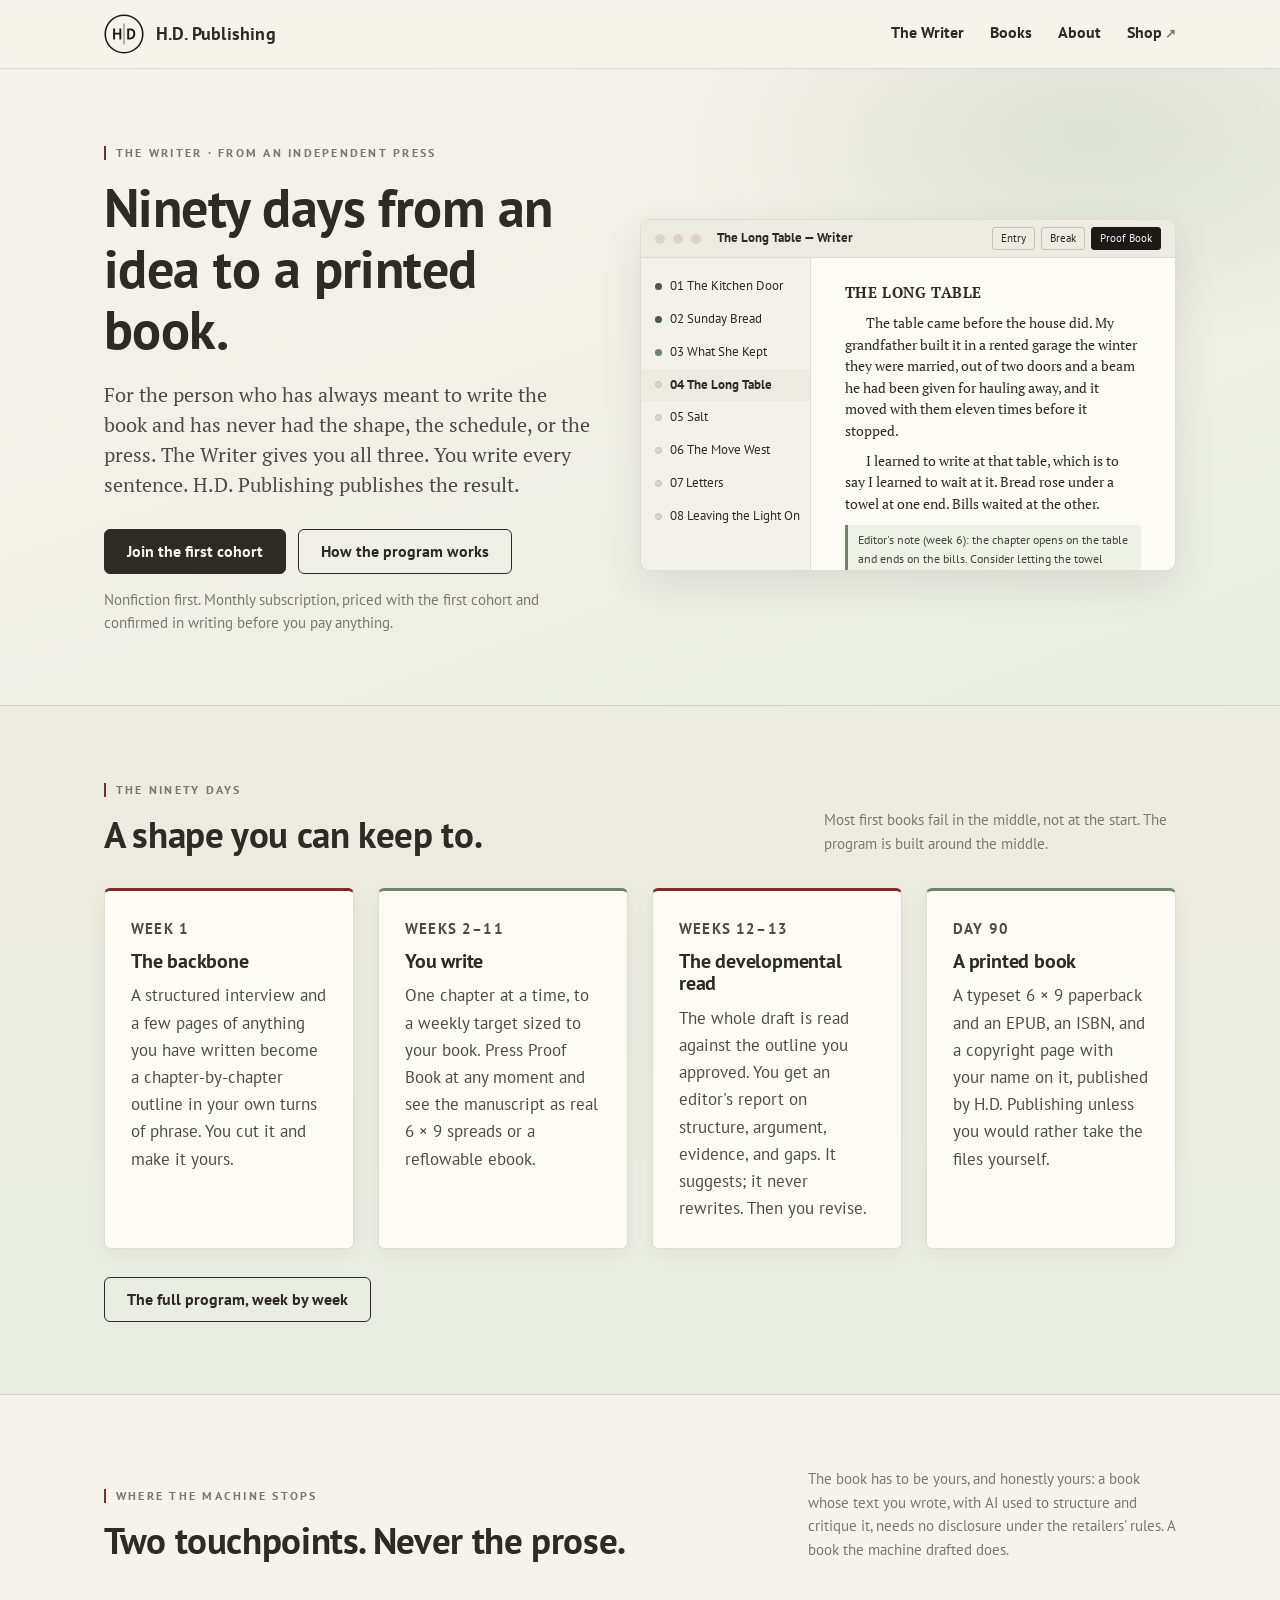
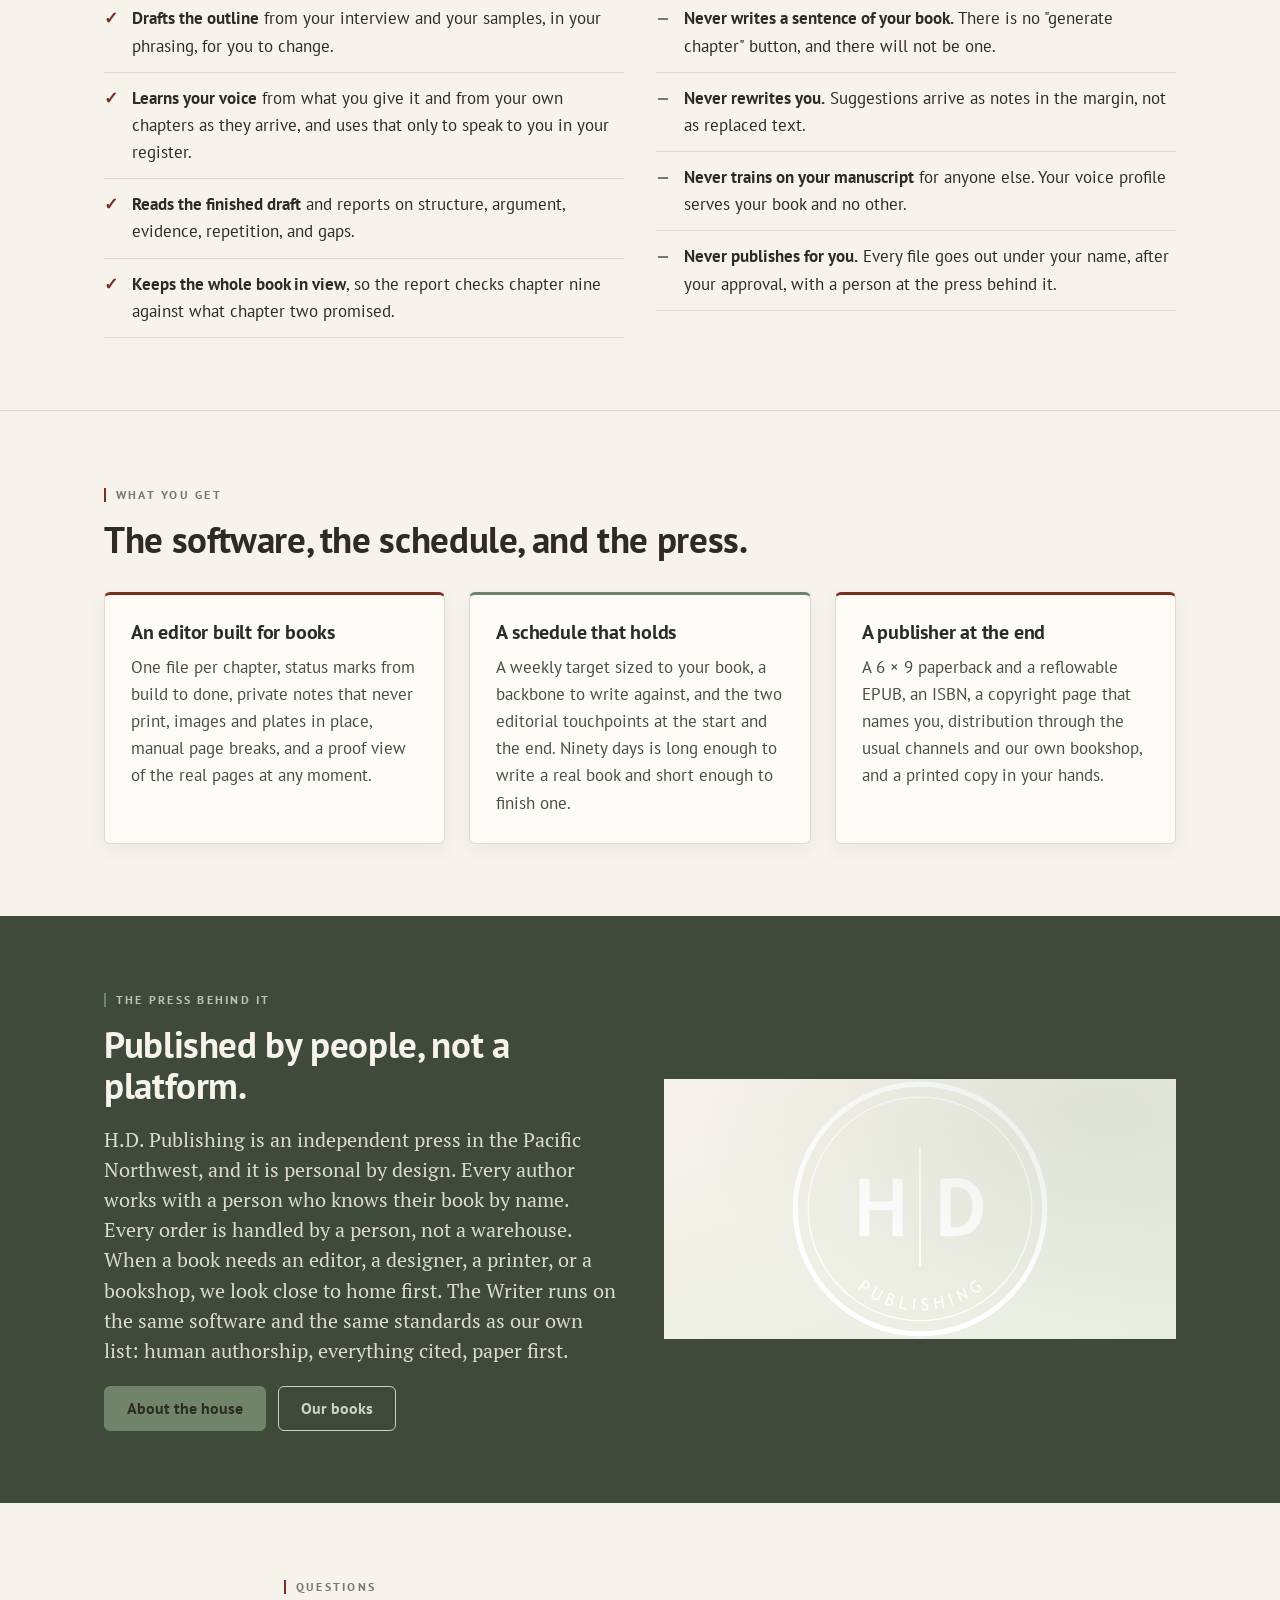
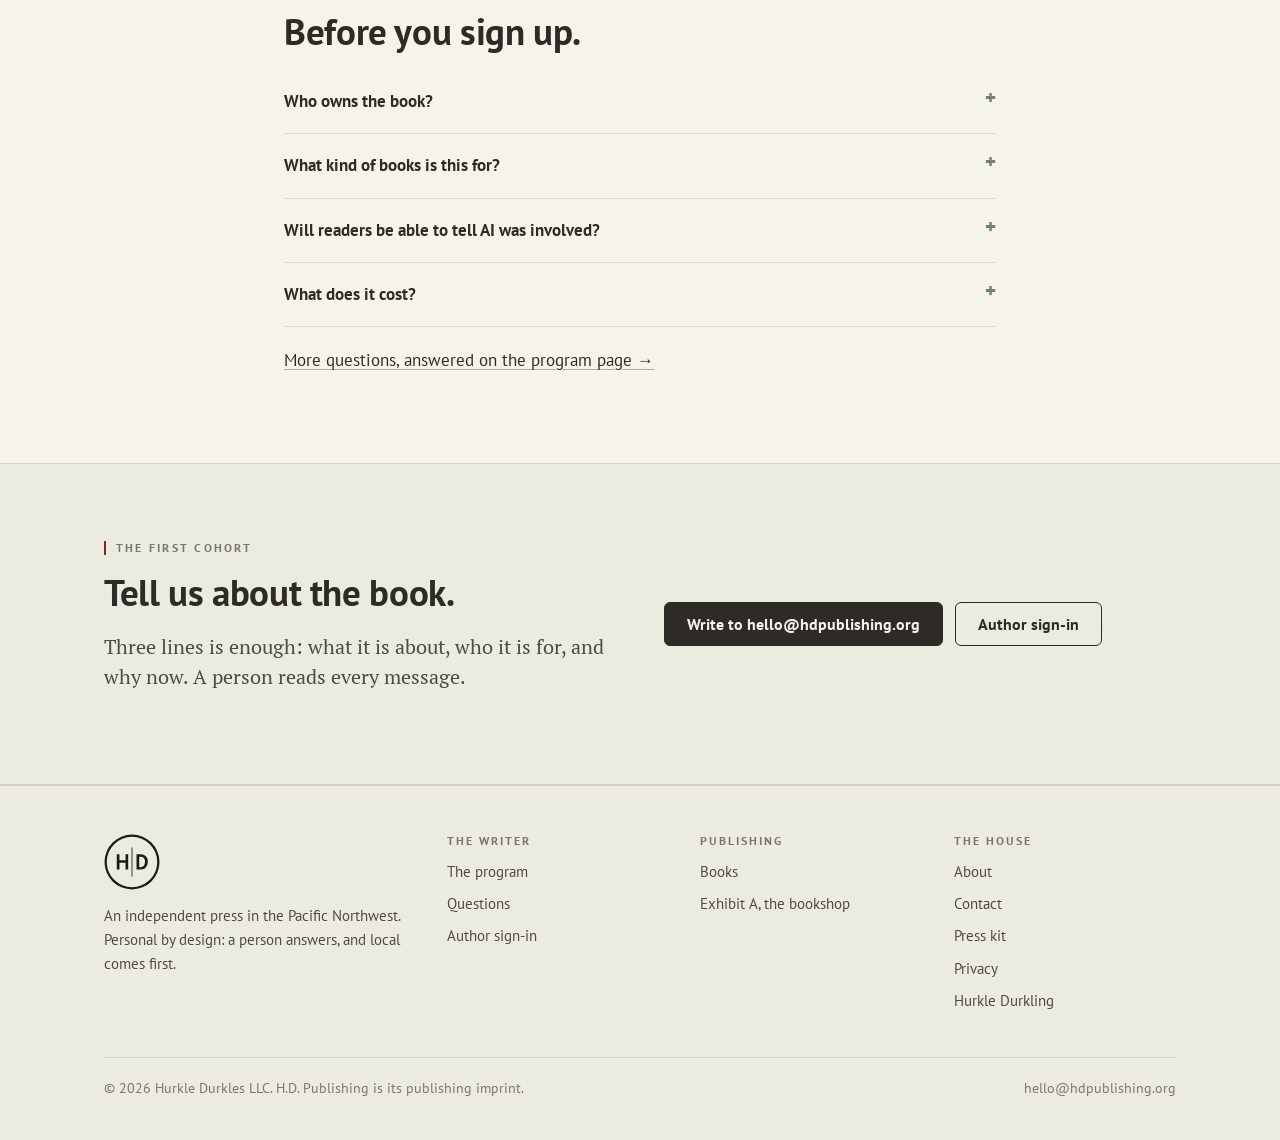
==== commit c2d2bc04: "Linen & Sage palette; Pacific Northwest, personal and local-first copy; no personal names Author pag" ====
--- a/index.html
+++ b/index.html
@@ -6,7 +6,7 @@
 <title>H.D. Publishing</title>
 <meta name="description" content="The Writer, from H.D. Publishing: a ninety-day program that takes a first-time nonfiction author from an idea to a printed book. You write every sentence. The software keeps the shape. The press publishes it.">
 <link rel="canonical" href="https://hdpublishing.org/">
-<meta name="theme-color" content="#FBF5EC">
+<meta name="theme-color" content="#F6F3EC">
 <link rel="icon" href="/assets/brand/favicon.ico" sizes="any">
 <link rel="icon" type="image/png" sizes="32x32" href="/assets/brand/favicon-32.png">
 <link rel="apple-touch-icon" href="/assets/brand/apple-touch-icon-180.png">
@@ -178,8 +178,8 @@
     <div class="wrap band-grid">
       <div>
         <div class="eyebrow">The press behind it</div>
-        <h2>Published by a press, not a platform.</h2>
-        <p class="lede">H.D. Publishing is an independent press in the Tri-Cities of Washington. We publish original nonfiction and restore classic texts to the words of their first printing, and the Writer is the same software and the same standards we use for our own list: human authorship, everything cited, paper first, open type.</p>
+        <h2>Published by people, not a platform.</h2>
+        <p class="lede">H.D. Publishing is an independent press in the Pacific Northwest, and it is personal by design. Every author works with a person who knows their book by name. Every order is handled by a person, not a warehouse. When a book needs an editor, a designer, a printer, or a bookshop, we look close to home first. The Writer runs on the same software and the same standards as our own list: human authorship, everything cited, paper first.</p>
         <div class="btn-row">
           <a class="btn primary" href="/about/">About the house</a>
           <a class="btn" href="/books/">Our books</a>
@@ -224,7 +224,7 @@
     <div class="footer-grid">
       <div>
         <div class="mark" aria-hidden="true"></div>
-        <p>An independent press in the Tri-Cities of Washington. Original nonfiction, restored classics, and a place to write your own.</p>
+        <p>An independent press in the Pacific Northwest. Personal by design: a person answers, and local comes first.</p>
       </div>
       <div>
         <h4>The Writer</h4>
@@ -238,7 +238,6 @@
         <h4>Publishing</h4>
         <ul>
           <li><a href="/books/">Books</a></li>
-          <li><a href="/authors/phoenix-t-bird/">Authors</a></li>
           <li><a data-shop="" href="https://shop.hdpublishing.org/">Exhibit A, the bookshop</a></li>
         </ul>
       </div>
--- a/assets/site.css
+++ b/assets/site.css
@@ -4,27 +4,28 @@
    from Trebuchet MS (the seal's face) to PT Sans where Trebuchet is absent. */
 
 :root {
-  /* Warm Studio palette (2026-09-28): cream paper, espresso ink, claret for the mark and
-     primary actions, honey as the second accent. The seal's own ink/claret files are unchanged. */
-  --ink: #2A241F;
-  --ink-soft: #4B423A;
-  --ink-mute: #7A6E63;
-  --paper: #FBF5EC;
-  --paper-deep: #F3E9DA;
-  --paper-edge: #E3D6C3;
-  --blush: #F6E7DA;
-  --claret: #8C3A31;
-  --claret-soft: #A3524A;
-  --honey: #C98B3A;
-  --honey-soft: #E7C48E;
-  --rule: rgba(42, 36, 31, 0.13);
-  --rule-strong: rgba(42, 36, 31, 0.36);
+  /* Linen & Sage palette (chosen 2026-09-28): linen paper, warm charcoal ink, claret for the mark
+     and primary actions, sage as the second colour, deep moss bands. Seal files unchanged. */
+  --ink: #2E2B27;
+  --ink-soft: #4E4A44;
+  --ink-mute: #7C776E;
+  --paper: #F6F3EC;
+  --paper-deep: #ECEBE0;
+  --paper-edge: #E1DCD0;
+  --blush: #E9EDE1;
+  --claret: #7B2D26;
+  --claret-soft: #94443C;
+  --sage: #6F8468;
+  --sage-soft: #C9D3BF;
+  --sage-deep: #3F4A3A;
+  --rule: rgba(46, 43, 39, 0.13);
+  --rule-strong: rgba(46, 43, 39, 0.36);
   --bg: var(--paper);
   --fg: var(--ink);
-  --card: #FFFDF8;
-  --band-bg: #3B2F2A;
-  --shadow: 0 14px 40px rgba(74, 52, 30, 0.12);
-  --radius: 8px;
+  --card: #FDFBF6;
+  --band-bg: #3F4A3A;
+  --shadow: 0 14px 40px rgba(46, 43, 39, 0.10);
+  --radius: 6px;
   --sans: "PT Sans", "Trebuchet MS", "Helvetica Neue", Arial, sans-serif;
   --head: "Trebuchet MS", "PT Sans", "Helvetica Neue", Arial, sans-serif;
   --serif: "PT Serif", Georgia, "Times New Roman", serif;
@@ -35,41 +36,43 @@
 
 @media (prefers-color-scheme: dark) {
   :root:not([data-theme="light"]) {
-    --ink: #F4EBDF;
-    --ink-soft: #DCCFC0;
-    --ink-mute: #A8998A;
-    --paper: #221C18;
-    --paper-deep: #2C2521;
-    --paper-edge: #3E352F;
-    --blush: #2F2521;
+    --ink: #F1EFE7;
+    --ink-soft: #D7D3C8;
+    --ink-mute: #A29E93;
+    --paper: #1F221E;
+    --paper-deep: #272B26;
+    --paper-edge: #383E36;
+    --blush: #242A23;
     --claret: #D07A6E;
     --claret-soft: #DE9288;
-    --honey: #E0A458;
-    --honey-soft: #8A6530;
-    --rule: rgba(244, 235, 223, 0.14);
-    --rule-strong: rgba(244, 235, 223, 0.38);
-    --card: #2A231F;
-    --band-bg: #17120F;
+    --sage: #9FB396;
+    --sage-soft: #6F8468;
+    --sage-deep: #C9D3BF;
+    --rule: rgba(241, 239, 231, 0.14);
+    --rule-strong: rgba(241, 239, 231, 0.38);
+    --card: #262A25;
+    --band-bg: #161A15;
     --shadow: 0 14px 40px rgba(0, 0, 0, 0.45);
     --seal: url("brand/hd-seal-reversed.svg");
   }
 }
 :root[data-theme="dark"] {
-  --ink: #F4EBDF;
-  --ink-soft: #DCCFC0;
-  --ink-mute: #A8998A;
-  --paper: #221C18;
-  --paper-deep: #2C2521;
-  --paper-edge: #3E352F;
-  --blush: #2F2521;
+  --ink: #F1EFE7;
+  --ink-soft: #D7D3C8;
+  --ink-mute: #A29E93;
+  --paper: #1F221E;
+  --paper-deep: #272B26;
+  --paper-edge: #383E36;
+  --blush: #242A23;
   --claret: #D07A6E;
   --claret-soft: #DE9288;
-  --honey: #E0A458;
-  --honey-soft: #8A6530;
-  --rule: rgba(244, 235, 223, 0.14);
-  --rule-strong: rgba(244, 235, 223, 0.38);
-  --card: #2A231F;
-  --band-bg: #17120F;
+  --sage: #9FB396;
+  --sage-soft: #6F8468;
+  --sage-deep: #C9D3BF;
+  --rule: rgba(241, 239, 231, 0.14);
+  --rule-strong: rgba(241, 239, 231, 0.38);
+  --card: #262A25;
+  --band-bg: #161A15;
   --shadow: 0 14px 40px rgba(0, 0, 0, 0.45);
   --seal: url("brand/hd-seal-reversed.svg");
 }
@@ -126,7 +129,7 @@
 @media (prefers-color-scheme: dark) { :root:not([data-theme="light"]) .brand .mark.std { filter: invert(1) hue-rotate(180deg); } }
 .nav-links { display: flex; align-items: center; gap: 26px; font-weight: 700; font-size: 0.98rem; }
 .nav-links a { text-decoration: none; padding: 6px 0; border-bottom: 2px solid transparent; }
-.nav-links a:hover { border-bottom-color: var(--honey); }
+.nav-links a:hover { border-bottom-color: var(--sage); }
 .nav-links a[aria-current="page"] { border-bottom-color: var(--claret); }
 .nav-links .ext::after { content: " ↗"; font-size: 0.8em; color: var(--ink-mute); }
 .nav-toggle { display: none; background: none; border: 1px solid var(--rule-strong); border-radius: 4px; padding: 6px 10px; font: inherit; color: inherit; cursor: pointer; }
@@ -165,7 +168,7 @@
 
 /* Hero */
 .hero { padding: 72px 0 64px; background: linear-gradient(160deg, var(--paper) 0%, var(--blush) 100%); position: relative; }
-.hero::after { content: ""; position: absolute; inset: 0; background: radial-gradient(600px 320px at 85% 10%, rgba(201,139,58,0.14), transparent 70%); pointer-events: none; }
+.hero::after { content: ""; position: absolute; inset: 0; background: radial-gradient(600px 320px at 85% 10%, rgba(111,132,104,0.14), transparent 70%); pointer-events: none; }
 .hero > .wrap { position: relative; z-index: 1; }
 .hero-grid { display: grid; grid-template-columns: 1.3fr 1fr; gap: 48px; align-items: center; }
 .hero .seal { width: min(320px, 70vw); aspect-ratio: 1; background: var(--seal) center/contain no-repeat; margin: 0 auto; }
@@ -184,7 +187,7 @@
 @media (max-width: 900px) { .grid.cols-3, .grid.cols-4 { grid-template-columns: repeat(2, 1fr); } }
 @media (max-width: 600px) { .grid.cols-2, .grid.cols-3, .grid.cols-4 { grid-template-columns: 1fr; } }
 .card {
-  background: var(--card); border: 1px solid var(--paper-edge); border-radius: var(--radius); padding: 26px; box-shadow: 0 6px 20px rgba(74,52,30,0.05);
+  background: var(--card); border: 1px solid var(--paper-edge); border-radius: var(--radius); padding: 26px; box-shadow: 0 6px 20px rgba(46,43,39,0.05);
   display: flex; flex-direction: column; gap: 10px;
 }
 .card h3 { margin: 0; }
@@ -192,7 +195,7 @@
 .card .more { margin-top: auto; padding-top: 10px; font-weight: 700; text-decoration: none; color: var(--claret); }
 .card .more::after { content: " →"; }
 .card.line { border-top: 3px solid var(--claret); }
-.card.line:nth-child(even) { border-top-color: var(--honey); }
+.card.line:nth-child(even) { border-top-color: var(--sage); }
 
 /* Book tiles */
 .book-tile { display: grid; grid-template-columns: 120px 1fr; gap: 20px; align-items: start; text-decoration: none; }
@@ -201,11 +204,11 @@
 .book-tile .by { color: var(--ink-mute); margin-bottom: 8px; }
 .book-tile p { color: var(--ink-soft); margin: 0 0 8px; }
 .status { display: inline-block; font-size: 0.74rem; letter-spacing: 0.14em; text-transform: uppercase; font-weight: 700; padding: 3px 8px; border-radius: 3px; border: 1px solid var(--rule-strong); color: var(--ink-mute); }
-.status.now { border-color: var(--honey); color: var(--claret); background: rgba(201,139,58,0.12); }
+.status.now { border-color: var(--sage); color: var(--sage-deep); background: rgba(111,132,104,0.12); }
 
 /* Typographic placeholder covers for titles without final art */
 .cover-type {
-  aspect-ratio: 2 / 3; background: #3B2F2A; color: #FBF5EC;
+  aspect-ratio: 2 / 3; background: #3F4A3A; color: #F6F3EC;
   padding: 14% 12%; display: flex; flex-direction: column; justify-content: space-between;
   font-family: var(--head); border-radius: 2px; box-shadow: var(--shadow); position: relative; overflow: hidden;
 }
@@ -285,31 +288,31 @@
 details.faq { border-bottom: 1px solid var(--rule); padding: 6px 0; }
 details.faq summary { cursor: pointer; font-weight: 700; padding: 12px 0; list-style: none; display: flex; justify-content: space-between; gap: 16px; }
 details.faq summary::-webkit-details-marker { display: none; }
-details.faq summary::after { content: "+"; color: var(--honey); font-size: 1.3rem; line-height: 1; }
+details.faq summary::after { content: "+"; color: var(--sage); font-size: 1.3rem; line-height: 1; }
 details.faq[open] summary::after { content: "–"; }
 details.faq p { color: var(--ink-soft); margin: 0 0 14px; max-width: 70ch; }
 
 /* Editor mock (illustration of the Writer, pure CSS) */
 .editor {
-  background: #FFFDF8; color: #2A241F; border: 1px solid #E3D6C3; border-radius: 10px;
+  background: #FDFBF6; color: #2E2B27; border: 1px solid #E1DCD0; border-radius: 10px;
   box-shadow: var(--shadow); overflow: hidden; font-size: 13px; aspect-ratio: 16 / 10.5; display: grid; grid-template-rows: 38px 1fr;
 }
-.editor .bar { display: flex; align-items: center; gap: 8px; padding: 0 14px; border-bottom: 1px solid #E3D6C3; background: #F3E9DA; }
+.editor .bar { display: flex; align-items: center; gap: 8px; padding: 0 14px; border-bottom: 1px solid #E1DCD0; background: #ECEBE1; }
 .editor .dot { width: 10px; height: 10px; border-radius: 50%; background: #DDD4C3; }
 .editor .bar .title { margin-left: 8px; font-weight: 700; }
 .editor .bar .tools { margin-left: auto; display: flex; gap: 6px; }
 .editor .bar .tools span { border: 1px solid #C9BFAD; border-radius: 3px; padding: 2px 8px; font-size: 11px; }
 .editor .bar .tools span.on { background: #1C1A17; color: #F4EFE6; border-color: #1C1A17; }
 .editor .body { display: grid; grid-template-columns: 170px 1fr; min-height: 0; }
-.editor .side { border-right: 1px solid #E3D6C3; padding: 12px 0; background: #F9F1E5; overflow: hidden; }
+.editor .side { border-right: 1px solid #E1DCD0; padding: 12px 0; background: #F3F2EA; overflow: hidden; }
 .editor .side div { padding: 6px 14px; display: flex; align-items: center; gap: 8px; white-space: nowrap; overflow: hidden; text-overflow: ellipsis; }
-.editor .side div.cur { background: #F3E9DA; font-weight: 700; }
+.editor .side div.cur { background: #ECEBE1; font-weight: 700; }
 .editor .side i { width: 7px; height: 7px; border-radius: 50%; flex: none; display: inline-block; }
-.editor .side i.done { background: #4a5c42; } .editor .side i.polish { background: #C98B3A; } .editor .side i.build { background: #DDD4C3; border: 1px solid #C9BFAD; }
+.editor .side i.done { background: #4a5c42; } .editor .side i.polish { background: #6F8468; } .editor .side i.build { background: #DDD4C3; border: 1px solid #C9BFAD; }
 .editor .page { padding: 26px 34px; font-family: var(--serif); font-size: 13.5px; line-height: 1.6; overflow: hidden; }
 .editor .page h4 { font-family: var(--serif); font-size: 15px; margin: 0 0 12px; letter-spacing: 0.04em; }
 .editor .page p { margin: 0 0 8px; text-indent: 1.6em; }
-.editor .page .note { background: #FBEBD2; border-left: 3px solid #C98B3A; padding: 6px 10px; font-family: var(--sans); font-size: 11.5px; text-indent: 0; margin: 10px 0; color: #5a4a1e; }
+.editor .page .note { background: #EEF1E6; border-left: 3px solid #6F8468; padding: 6px 10px; font-family: var(--sans); font-size: 11.5px; text-indent: 0; margin: 10px 0; color: #3F4A3A; }
 @media (max-width: 520px) { .editor .body { grid-template-columns: 1fr; } .editor .side { display: none; } .editor .bar .tools { display: none; } }
 
 /* Standards list */
@@ -320,18 +323,18 @@
 @media (max-width: 700px) { .standards { grid-template-columns: 1fr; } }
 
 /* Callout band: always ink ground with ivory type, in both colour schemes */
-.band { background: var(--band-bg); color: #FBF5EC; }
-.band .btn { border-color: #E7C48E; color: #E7C48E; }
-.band .btn:hover { background: #E7C48E; color: #3B2F2A; }
-.band .btn.primary { background: #C98B3A; border-color: #C98B3A; color: #2A241F; }
-.band .btn.primary:hover { background: #E0A458; border-color: #E0A458; color: #2A241F; }
+.band { background: var(--band-bg); color: #F6F3EC; }
+.band .btn { border-color: #C9D3BF; color: #C9D3BF; }
+.band .btn:hover { background: #C9D3BF; color: #3F4A3A; }
+.band .btn.primary { background: #6F8468; border-color: #6F8468; color: #2E2B27; }
+.band .btn.primary:hover { background: #DCE4D3; border-color: #DCE4D3; color: #2E2B27; }
 .band h2 { color: inherit; }
-.band .eyebrow { color: rgba(251,245,236,0.7); }
-.band .eyebrow::before { background: #C98B3A; }
-.band .lede { color: rgba(251,245,236,0.85); }
-.band .standards li { color: rgba(251,245,236,0.78); }
-.band .standards b { color: #FBF5EC; }
-.band .standards li::before { background: #C98B3A; }
+.band .eyebrow { color: rgba(246,243,236,0.7); }
+.band .eyebrow::before { background: #6F8468; }
+.band .lede { color: rgba(246,243,236,0.85); }
+.band .standards li { color: rgba(246,243,236,0.78); }
+.band .standards b { color: #F6F3EC; }
+.band .standards li::before { background: #6F8468; }
 .band-grid { display: grid; grid-template-columns: 1fr 1fr; gap: 48px; align-items: center; }
 @media (max-width: 860px) { .band-grid { grid-template-columns: 1fr; } }
 
@@ -363,5 +366,5 @@
 .center { text-align: center; }
 .mt0 { margin-top: 0; } .mb0 { margin-bottom: 0; }
 .hide { display: none !important; }
-hr.short { width: 64px; border: 0; border-top: 2px solid var(--honey); margin: 26px 0; }
+hr.short { width: 64px; border: 0; border-top: 2px solid var(--sage); margin: 26px 0; }
 kbd, code { font-family: ui-monospace, SFMono-Regular, Menlo, monospace; font-size: 0.9em; background: var(--paper-deep); padding: 1px 5px; border-radius: 3px; }
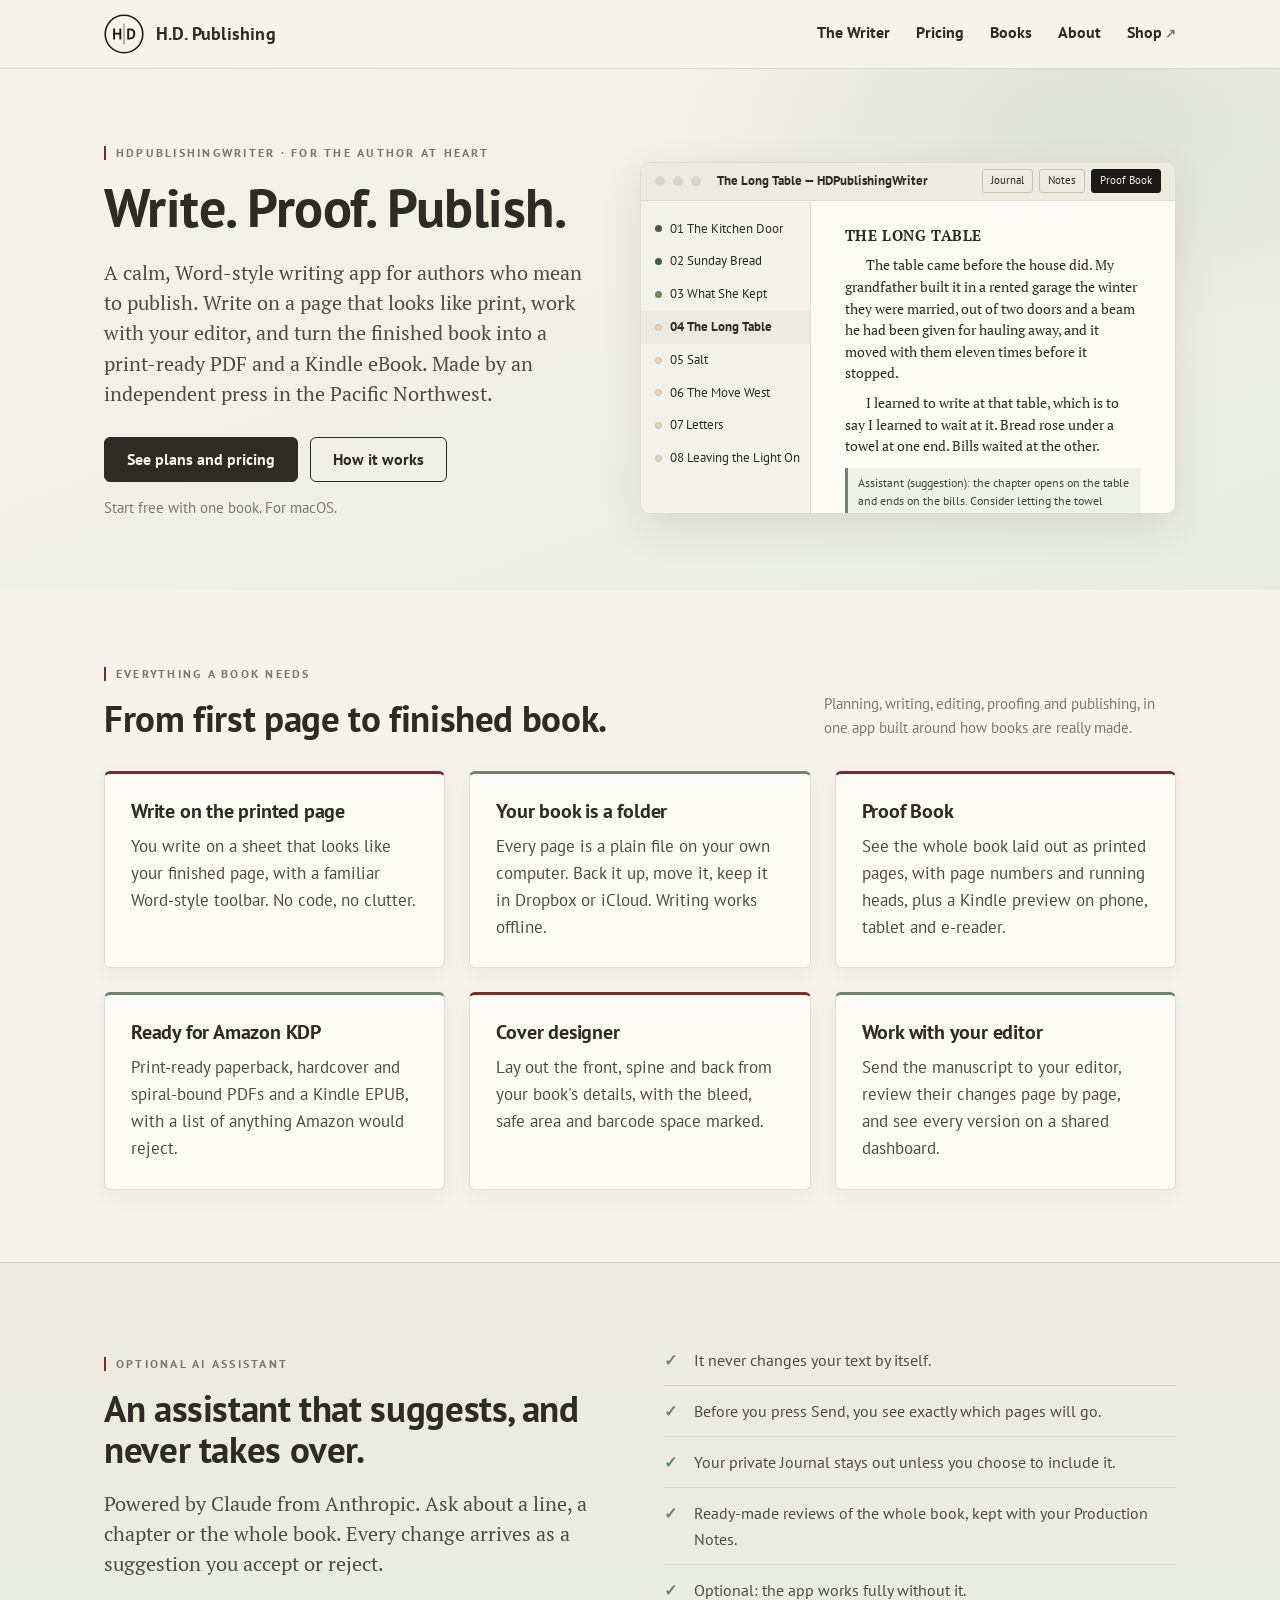
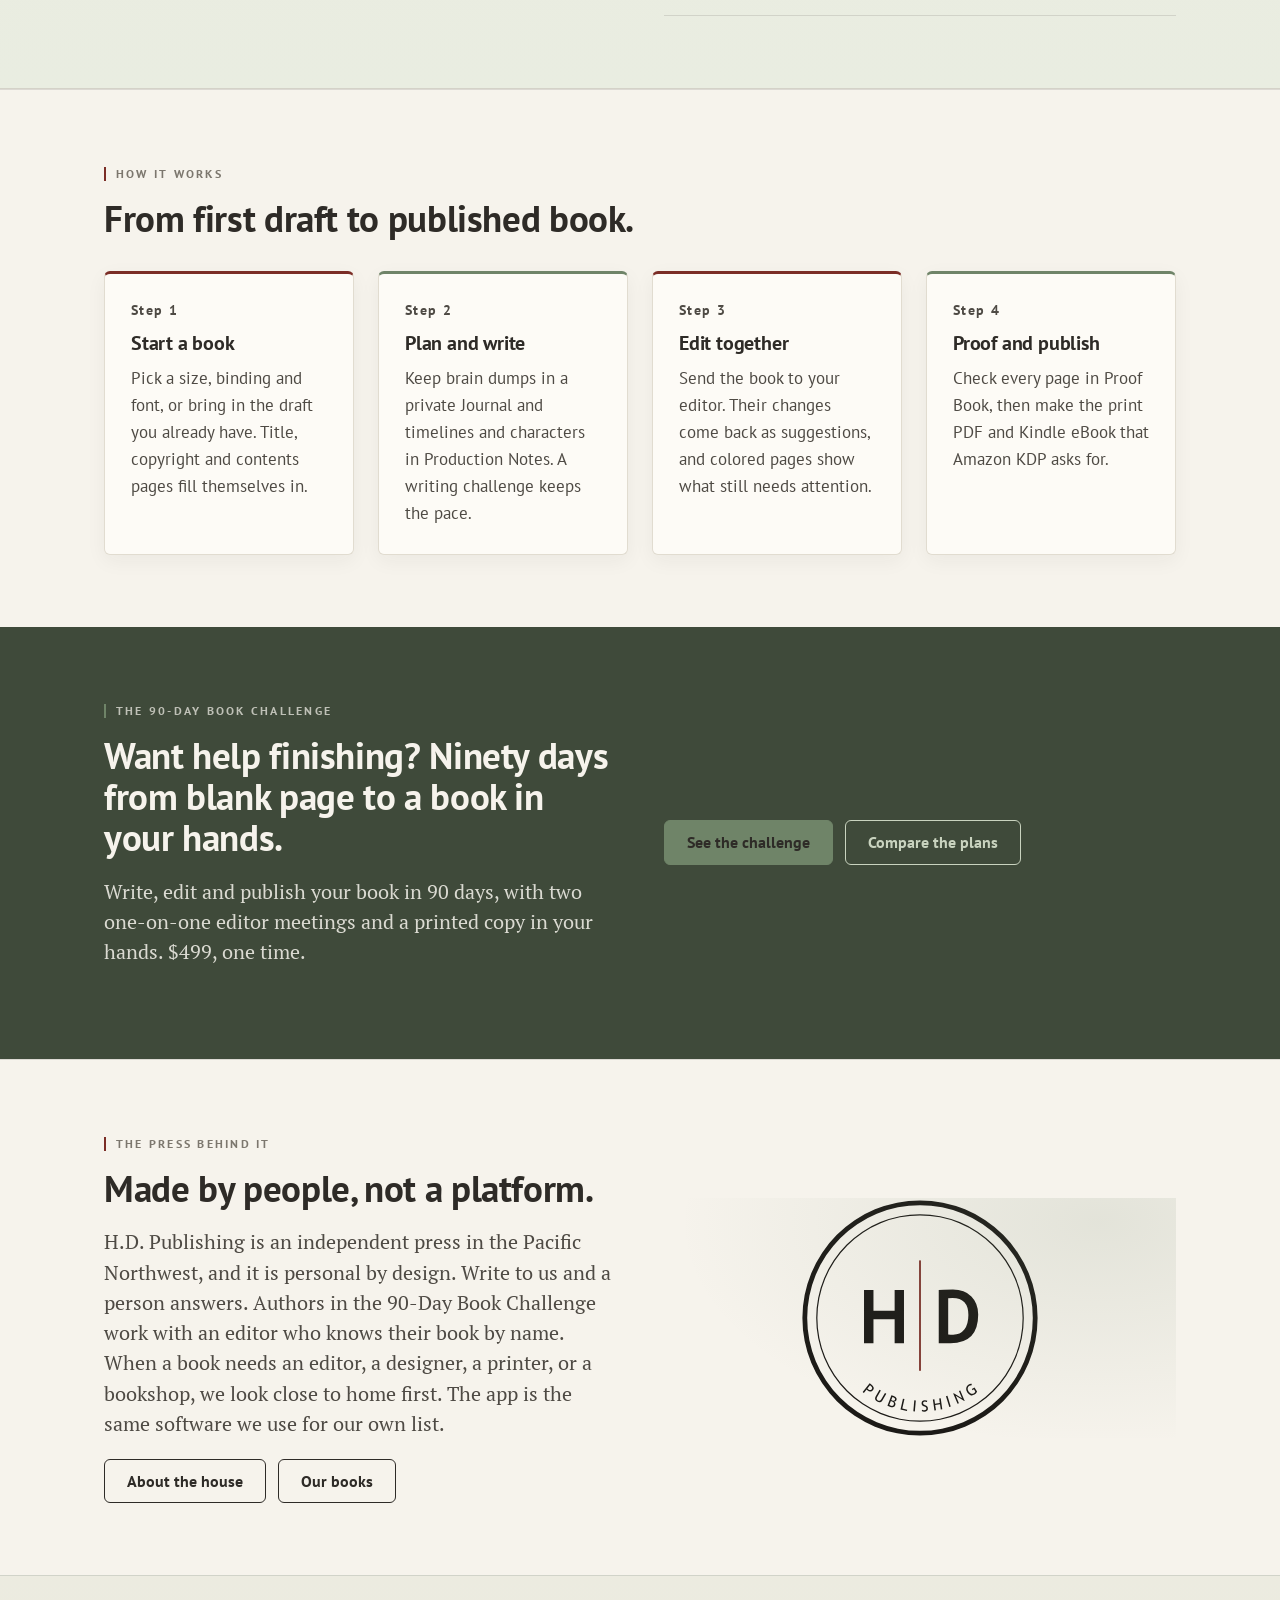
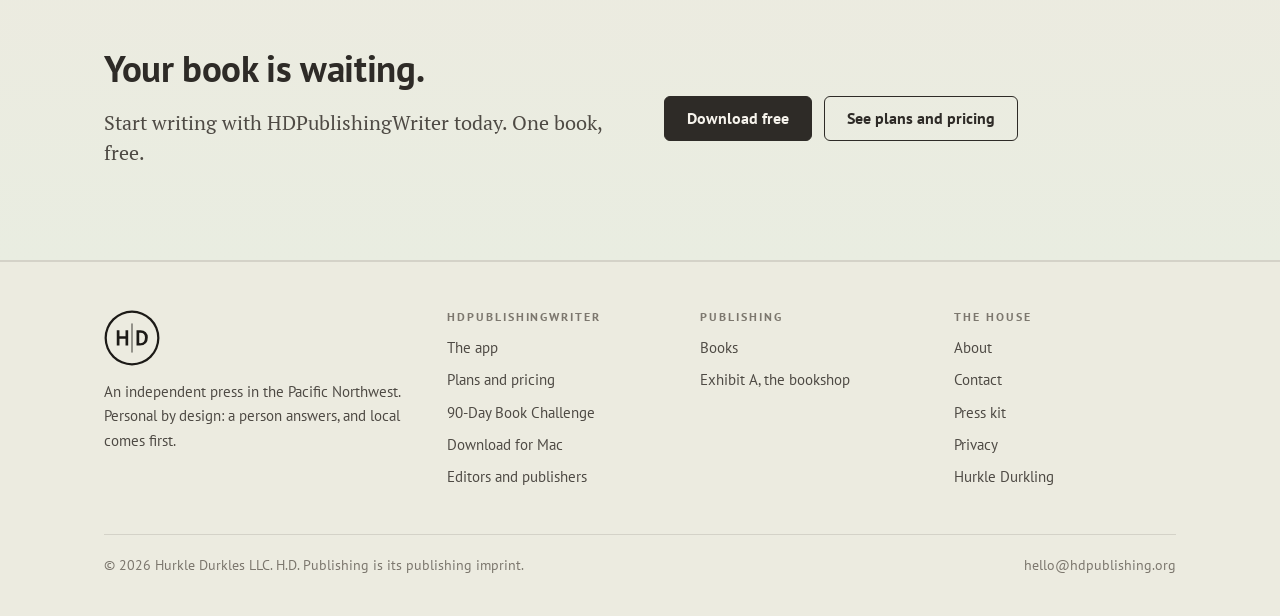
==== commit 6a7b9326: "Site follows the app: HDPublishingWriter pages ported from the Shopify theme Pricing (Free, Limited," ====
--- a/index.html
+++ b/index.html
@@ -3,8 +3,8 @@
 <head>
 <meta charset="utf-8">
 <meta name="viewport" content="width=device-width, initial-scale=1">
-<title>H.D. Publishing</title>
-<meta name="description" content="The Writer, from H.D. Publishing: a ninety-day program that takes a first-time nonfiction author from an idea to a printed book. You write every sentence. The software keeps the shape. The press publishes it.">
+<title>H.D. Publishing · HDPublishingWriter</title>
+<meta name="description" content="HDPublishingWriter: a calm, Word-style writing app for authors who mean to publish. Write on a page that looks like print, work with your editor, and make the print-ready PDF and Kindle eBook. From an independent press in the Pacific Northwest.">
 <link rel="canonical" href="https://hdpublishing.org/">
 <meta name="theme-color" content="#F6F3EC">
 <link rel="icon" href="/assets/brand/favicon.ico" sizes="any">
@@ -12,26 +12,14 @@
 <link rel="apple-touch-icon" href="/assets/brand/apple-touch-icon-180.png">
 <meta property="og:site_name" content="H.D. Publishing">
 <meta property="og:type" content="website">
-<meta property="og:title" content="H.D. Publishing · Ninety days from an idea to a printed book">
-<meta property="og:description" content="The Writer: you write every sentence, the software keeps the shape, and an independent press publishes the result.">
+<meta property="og:title" content="H.D. Publishing · HDPublishingWriter">
+<meta property="og:description" content="HDPublishingWriter: a calm, Word-style writing app for authors who mean to publish. Write on a page that looks like print, work with your editor, and make the print-ready PDF and Kindle eBook. From an independent press in the Pacific Northwest.">
 <meta property="og:image" content="https://hdpublishing.org/assets/brand/hd-seal-1024.png">
 <meta property="og:url" content="https://hdpublishing.org/">
 <link rel="preconnect" href="https://fonts.googleapis.com">
 <link rel="preconnect" href="https://fonts.gstatic.com" crossorigin>
 <link href="https://fonts.googleapis.com/css2?family=PT+Sans:ital,wght@0,400;0,700;1,400&family=PT+Serif:ital,wght@0,400;0,700;1,400&display=swap" rel="stylesheet">
 <link rel="stylesheet" href="/assets/site.css">
-<script type="application/ld+json">
-{
-  "@context": "https://schema.org",
-  "@type": "Organization",
-  "name": "H.D. Publishing",
-  "url": "https://hdpublishing.org/",
-  "logo": "https://hdpublishing.org/assets/brand/hd-seal-1024.png",
-  "email": "hello@hdpublishing.org",
-  "parentOrganization": { "@type": "Organization", "name": "Hurkle Durkles LLC" },
-  "address": { "@type": "PostalAddress", "addressRegion": "WA", "addressCountry": "US" }
-}
-</script>
 </head>
 <body>
 <a class="skip" href="#main">Skip to content</a>
@@ -41,6 +29,7 @@
     <button class="nav-toggle" aria-expanded="false" aria-controls="navlinks">Menu</button>
     <nav class="nav-links" id="navlinks" aria-label="Site">
       <a href="/writer/">The Writer</a>
+      <a href="/pricing/">Pricing</a>
       <a href="/books/">Books</a>
       <a href="/about/">About</a>
       <a class="ext" data-shop="" href="https://shop.hdpublishing.org/">Shop</a>
@@ -51,20 +40,20 @@
 <main id="main">
 
   <section class="hero" style="padding-bottom:56px">
-    <div class="wrap hero-grid" style="grid-template-columns: 1fr 1.1fr">
+    <div class="wrap hero-grid app">
       <div>
-        <div class="eyebrow">The Writer · from an independent press</div>
-        <h1>Ninety days from an idea to a printed book.</h1>
-        <p class="lede">For the person who has always meant to write the book and has never had the shape, the schedule, or the press. The Writer gives you all three. You write every sentence. H.D. Publishing publishes the result.</p>
+        <div class="eyebrow">HDPublishingWriter · for the author at heart</div>
+        <h1>Write. Proof. Publish.</h1>
+        <p class="lede">A calm, Word-style writing app for authors who mean to publish. Write on a page that looks like print, work with your editor, and turn the finished book into a print-ready PDF and a Kindle eBook. Made by an independent press in the Pacific Northwest.</p>
         <div class="btn-row">
-          <a class="btn primary" href="mailto:hello@hdpublishing.org?subject=The%20Writer%3A%20first%20cohort&body=Hello%20H.D.%2C%0A%0AI%27d%20like%20a%20place%20in%20the%20first%20cohort%20of%20the%20Writer.%0A%0AThe%20book%20I%20want%20to%20write%20is%20about%3A%20%0A%0AName%3A%20">Join the first cohort</a>
-          <a class="btn" href="/writer/">How the program works</a>
+          <a class="btn primary" href="/pricing/">See plans and pricing</a>
+          <a class="btn" href="#how-it-works">How it works</a>
         </div>
-        <p class="small mute" style="margin-top:14px">Nonfiction first. Monthly subscription, priced with the first cohort and confirmed in writing before you pay anything.</p>
+        <p class="small mute" style="margin-top:14px">Start free with one book. For macOS.</p>
       </div>
-      <div class="editor" role="img" aria-label="Illustration of the Writer: a chapter list with status marks on the left, the manuscript page on the right, and a Proof Book button in the toolbar">
-        <div class="bar"><span class="dot"></span><span class="dot"></span><span class="dot"></span><span class="title">The Long Table — Writer</span>
-          <div class="tools"><span>Entry</span><span>Break</span><span class="on">Proof Book</span></div></div>
+      <div class="editor" role="img" aria-label="Illustration of HDPublishingWriter: a chapter list with status marks on the left, the manuscript page on the right, and a Proof Book button in the toolbar">
+        <div class="bar"><span class="dot"></span><span class="dot"></span><span class="dot"></span><span class="title">The Long Table — HDPublishingWriter</span>
+          <div class="tools"><span>Journal</span><span>Notes</span><span class="on">Proof Book</span></div></div>
         <div class="body">
           <div class="side">
             <div><i class="done"></i>01 The Kitchen Door</div>
@@ -80,7 +69,7 @@
             <h4>THE LONG TABLE</h4>
             <p>The table came before the house did. My grandfather built it in a rented garage the winter they were married, out of two doors and a beam he had been given for hauling away, and it moved with them eleven times before it stopped.</p>
             <p>I learned to write at that table, which is to say I learned to wait at it. Bread rose under a towel at one end. Bills waited at the other.</p>
-            <div class="note">Editor's note (week 6): the chapter opens on the table and ends on the bills. Consider letting the towel come back once, near the end.</div>
+            <div class="note">Assistant (suggestion): the chapter opens on the table and ends on the bills. Consider letting the towel come back once, near the end. Accept · Reject</div>
             <p>Nobody in the family remembers who first called it the long table, only that no one has ever called it anything else.</p>
           </div>
         </div>
@@ -88,88 +77,46 @@
     </div>
   </section>
 
-  <section class="feature">
-    <div class="wrap">
-      <div class="section-head">
-        <div>
-          <div class="eyebrow">The ninety days</div>
-          <h2>A shape you can keep to.</h2>
-        </div>
-        <p class="mute small" style="max-width:44ch;margin:0">Most first books fail in the middle, not at the start. The program is built around the middle.</p>
-      </div>
-      <div class="grid cols-4">
-        <article class="card line">
-          <p class="mute small" style="font-weight:700;letter-spacing:.08em;text-transform:uppercase">Week 1</p>
-          <h3>The backbone</h3>
-          <p>A structured interview and a few pages of anything you have written become a chapter-by-chapter outline in your own turns of phrase. You cut it and make it yours.</p>
-        </article>
-        <article class="card line">
-          <p class="mute small" style="font-weight:700;letter-spacing:.08em;text-transform:uppercase">Weeks 2–11</p>
-          <h3>You write</h3>
-          <p>One chapter at a time, to a weekly target sized to your book. Press Proof Book at any moment and see the manuscript as real 6 × 9 spreads or a reflowable ebook.</p>
-        </article>
-        <article class="card line">
-          <p class="mute small" style="font-weight:700;letter-spacing:.08em;text-transform:uppercase">Weeks 12–13</p>
-          <h3>The developmental read</h3>
-          <p>The whole draft is read against the outline you approved. You get an editor's report on structure, argument, evidence, and gaps. It suggests; it never rewrites. Then you revise.</p>
-        </article>
-        <article class="card line">
-          <p class="mute small" style="font-weight:700;letter-spacing:.08em;text-transform:uppercase">Day 90</p>
-          <h3>A printed book</h3>
-          <p>A typeset 6 × 9 paperback and an EPUB, an ISBN, and a copyright page with your name on it, published by H.D. Publishing unless you would rather take the files yourself.</p>
-        </article>
-      </div>
-      <div class="btn-row" style="margin-top:28px"><a class="btn" href="/writer/">The full program, week by week</a></div>
-    </div>
-  </section>
-
   <section>
     <div class="wrap">
-      <div class="section-head">
-        <div>
-          <div class="eyebrow">Where the machine stops</div>
-          <h2>Two touchpoints. Never the prose.</h2>
-        </div>
-        <p class="mute small" style="max-width:46ch;margin:0">The book has to be yours, and honestly yours: a book whose text you wrote, with AI used to structure and critique it, needs no disclosure under the retailers' rules. A book the machine drafted does.</p>
-      </div>
-      <div class="split">
-        <ul class="does">
-          <li><b>Drafts the outline</b> from your interview and your samples, in your phrasing, for you to change.</li>
-          <li><b>Learns your voice</b> from what you give it and from your own chapters as they arrive, and uses that only to speak to you in your register.</li>
-          <li><b>Reads the finished draft</b> and reports on structure, argument, evidence, repetition, and gaps.</li>
-          <li><b>Keeps the whole book in view</b>, so the report checks chapter nine against what chapter two promised.</li>
-        </ul>
-        <ul class="doesnt">
-          <li><b>Never writes a sentence of your book.</b> There is no "generate chapter" button, and there will not be one.</li>
-          <li><b>Never rewrites you.</b> Suggestions arrive as notes in the margin, not as replaced text.</li>
-          <li><b>Never trains on your manuscript</b> for anyone else. Your voice profile serves your book and no other.</li>
-          <li><b>Never publishes for you.</b> Every file goes out under your name, after your approval, with a person at the press behind it.</li>
-        </ul>
+      <div class="section-head"><div><div class="eyebrow">Everything a book needs</div><h2>From first page to finished book.</h2></div>
+        <p class="mute small" style="max-width:44ch;margin:0">Planning, writing, editing, proofing and publishing, in one app built around how books are really made.</p></div>
+      <div class="grid cols-3">
+        <article class="card line"><h3>Write on the printed page</h3><p>You write on a sheet that looks like your finished page, with a familiar Word-style toolbar. No code, no clutter.</p></article>
+        <article class="card line"><h3>Your book is a folder</h3><p>Every page is a plain file on your own computer. Back it up, move it, keep it in Dropbox or iCloud. Writing works offline.</p></article>
+        <article class="card line"><h3>Proof Book</h3><p>See the whole book laid out as printed pages, with page numbers and running heads, plus a Kindle preview on phone, tablet and e-reader.</p></article>
+        <article class="card line"><h3>Ready for Amazon KDP</h3><p>Print-ready paperback, hardcover and spiral-bound PDFs and a Kindle EPUB, with a list of anything Amazon would reject.</p></article>
+        <article class="card line"><h3>Cover designer</h3><p>Lay out the front, spine and back from your book's details, with the bleed, safe area and barcode space marked.</p></article>
+        <article class="card line"><h3>Work with your editor</h3><p>Send the manuscript to your editor, review their changes page by page, and see every version on a shared dashboard.</p></article>
       </div>
     </div>
   </section>
 
-  <section class="rule-top">
+  <section class="feature">
+    <div class="wrap band-grid">
+      <div>
+        <div class="eyebrow">Optional AI assistant</div>
+        <h2>An assistant that suggests, and never takes over.</h2>
+        <p class="lede">Powered by Claude from Anthropic. Ask about a line, a chapter or the whole book. Every change arrives as a suggestion you accept or reject.</p>
+      </div>
+      <ul class="points">
+          <li>It never changes your text by itself.</li>
+          <li>Before you press Send, you see exactly which pages will go.</li>
+          <li>Your private Journal stays out unless you choose to include it.</li>
+          <li>Ready-made reviews of the whole book, kept with your Production Notes.</li>
+          <li>Optional: the app works fully without it.</li>
+      </ul>
+    </div>
+  </section>
+
+  <section class="rule-top" id="how-it-works">
     <div class="wrap">
-      <div class="section-head">
-        <div>
-          <div class="eyebrow">What you get</div>
-          <h2>The software, the schedule, and the press.</h2>
-        </div>
-      </div>
-      <div class="grid cols-3">
-        <article class="card line">
-          <h3>An editor built for books</h3>
-          <p>One file per chapter, status marks from build to done, private notes that never print, images and plates in place, manual page breaks, and a proof view of the real pages at any moment.</p>
-        </article>
-        <article class="card line">
-          <h3>A schedule that holds</h3>
-          <p>A weekly target sized to your book, a backbone to write against, and the two editorial touchpoints at the start and the end. Ninety days is long enough to write a real book and short enough to finish one.</p>
-        </article>
-        <article class="card line">
-          <h3>A publisher at the end</h3>
-          <p>A 6 × 9 paperback and a reflowable EPUB, an ISBN, a copyright page that names you, distribution through the usual channels and our own bookshop, and a printed copy in your hands.</p>
-        </article>
+      <div class="section-head"><div><div class="eyebrow">How it works</div><h2>From first draft to published book.</h2></div></div>
+      <div class="grid cols-4">
+        <article class="card line"><p class="stepnum">1</p><h3>Start a book</h3><p>Pick a size, binding and font, or bring in the draft you already have. Title, copyright and contents pages fill themselves in.</p></article>
+        <article class="card line"><p class="stepnum">2</p><h3>Plan and write</h3><p>Keep brain dumps in a private Journal and timelines and characters in Production Notes. A writing challenge keeps the pace.</p></article>
+        <article class="card line"><p class="stepnum">3</p><h3>Edit together</h3><p>Send the book to your editor. Their changes come back as suggestions, and colored pages show what still needs attention.</p></article>
+        <article class="card line"><p class="stepnum">4</p><h3>Proof and publish</h3><p>Check every page in Proof Book, then make the print PDF and Kindle eBook that Amazon KDP asks for.</p></article>
       </div>
     </div>
   </section>
@@ -177,43 +124,30 @@
   <section class="band">
     <div class="wrap band-grid">
       <div>
-        <div class="eyebrow">The press behind it</div>
-        <h2>Published by people, not a platform.</h2>
-        <p class="lede">H.D. Publishing is an independent press in the Pacific Northwest, and it is personal by design. Every author works with a person who knows their book by name. Every order is handled by a person, not a warehouse. When a book needs an editor, a designer, a printer, or a bookshop, we look close to home first. The Writer runs on the same software and the same standards as our own list: human authorship, everything cited, paper first.</p>
-        <div class="btn-row">
-          <a class="btn primary" href="/about/">About the house</a>
-          <a class="btn" href="/books/">Our books</a>
-        </div>
+        <div class="eyebrow">The 90-Day Book Challenge</div>
+        <h2>Want help finishing? Ninety days from blank page to a book in your hands.</h2>
+        <p class="lede">Write, edit and publish your book in 90 days, with two one-on-one editor meetings and a printed copy in your hands. $499, one time.</p>
       </div>
-      <div class="hero" style="padding:0">
-        <div class="seal" role="img" aria-label="The H.D. Publishing seal: the letters H and D either side of a thin claret rule, inside a double ring" style="width:min(260px,60vw);background-image:url('/assets/brand/hd-seal-reversed.svg')"></div>
-      </div>
+      <div class="btn-row"><a class="btn primary" href="/challenge/">See the challenge</a><a class="btn" href="/pricing/#compare">Compare the plans</a></div>
     </div>
   </section>
 
-  <section id="faq">
-    <div class="wrap-narrow">
-      <div class="eyebrow">Questions</div>
-      <h2>Before you sign up.</h2>
-      <details class="faq"><summary>Who owns the book?</summary><p>You do. Copyright stays with you. H.D. Publishing publishes under a plain-language agreement you will read before you pay for anything, and if you would rather publish elsewhere you leave with your files.</p></details>
-      <details class="faq"><summary>What kind of books is this for?</summary><p>Nonfiction, first. Memoir, family history, a professional's book, a guide to something you know. The first cohort is nonfiction only; fiction follows when we have done it well once.</p></details>
-      <details class="faq"><summary>Will readers be able to tell AI was involved?</summary><p>No, because it was not involved in the words. The outline is yours after you edit it, and the editor's report is a report, not text. Under the retailers' definitions the result is your work with AI assistance, which needs no disclosure.</p></details>
-      <details class="faq"><summary>What does it cost?</summary><p>A monthly subscription for as long as you are writing, with no charge for the publishing step itself. The figure is set with the first cohort and put in writing to you before you commit.</p></details>
-      <p style="margin-top:20px"><a href="/writer/#faq">More questions, answered on the program page →</a></p>
+  <section class="rule-top">
+    <div class="wrap band-grid">
+      <div>
+        <div class="eyebrow">The press behind it</div>
+        <h2>Made by people, not a platform.</h2>
+        <p class="lede">H.D. Publishing is an independent press in the Pacific Northwest, and it is personal by design. Write to us and a person answers. Authors in the 90-Day Book Challenge work with an editor who knows their book by name. When a book needs an editor, a designer, a printer, or a bookshop, we look close to home first. The app is the same software we use for our own list.</p>
+        <div class="btn-row"><a class="btn" href="/about/">About the house</a><a class="btn" href="/books/">Our books</a></div>
+      </div>
+      <div class="hero" style="padding:0;background:none"><div class="seal" role="img" aria-label="The H.D. Publishing seal" style="width:min(240px,55vw)"></div></div>
     </div>
   </section>
 
   <section class="feature">
     <div class="wrap band-grid">
-      <div>
-        <div class="eyebrow">The first cohort</div>
-        <h2>Tell us about the book.</h2>
-        <p class="lede">Three lines is enough: what it is about, who it is for, and why now. A person reads every message.</p>
-      </div>
-      <div class="btn-row">
-        <a class="btn primary" href="mailto:hello@hdpublishing.org?subject=The%20Writer%3A%20first%20cohort&body=Hello%20H.D.%2C%0A%0AI%27d%20like%20a%20place%20in%20the%20first%20cohort%20of%20the%20Writer.%0A%0AThe%20book%20I%20want%20to%20write%20is%20about%3A%20%0A%0AName%3A%20">Write to hello@hdpublishing.org</a>
-        <a class="btn" data-accounts href="https://accounts.hdpublishing.org/">Author sign-in</a>
-      </div>
+      <div><h2>Your book is waiting.</h2><p class="lede">Start writing with HDPublishingWriter today. One book, free.</p></div>
+      <div class="btn-row"><a class="btn primary" href="/download/">Download free</a><a class="btn" href="/pricing/">See plans and pricing</a></div>
     </div>
   </section>
 
@@ -227,11 +161,13 @@
         <p>An independent press in the Pacific Northwest. Personal by design: a person answers, and local comes first.</p>
       </div>
       <div>
-        <h4>The Writer</h4>
+        <h4>HDPublishingWriter</h4>
         <ul>
-          <li><a href="/writer/">The program</a></li>
-          <li><a href="/writer/#faq">Questions</a></li>
-          <li><a data-accounts href="https://accounts.hdpublishing.org/">Author sign-in</a></li>
+          <li><a href="/writer/">The app</a></li>
+          <li><a href="/pricing/">Plans and pricing</a></li>
+          <li><a href="/challenge/">90-Day Book Challenge</a></li>
+          <li><a href="/download/">Download for Mac</a></li>
+          <li><a href="/publishers/">Editors and publishers</a></li>
         </ul>
       </div>
       <div>
--- a/assets/site.css
+++ b/assets/site.css
@@ -368,3 +368,44 @@
 .hide { display: none !important; }
 hr.short { width: 64px; border: 0; border-top: 2px solid var(--sage); margin: 26px 0; }
 kbd, code { font-family: ui-monospace, SFMono-Regular, Menlo, monospace; font-size: 0.9em; background: var(--paper-deep); padding: 1px 5px; border-radius: 3px; }
+
+/* Plans (pricing page) */
+.plans { display: grid; grid-template-columns: repeat(4, 1fr); gap: 18px; align-items: stretch; }
+@media (max-width: 1000px) { .plans { grid-template-columns: repeat(2, 1fr); } }
+@media (max-width: 560px) { .plans { grid-template-columns: 1fr; } }
+.plan { position: relative; background: var(--card); border: 1px solid var(--paper-edge); border-radius: var(--radius); padding: 26px 22px; display: flex; flex-direction: column; gap: 10px; box-shadow: 0 6px 20px rgba(46,43,39,0.05); }
+.plan.featured { border-color: var(--sage); box-shadow: 0 0 0 2px var(--sage), var(--shadow); }
+.plan-badge { position: absolute; top: -12px; left: 22px; background: var(--sage); color: #fff; font-size: 0.72rem; letter-spacing: 0.12em; text-transform: uppercase; font-weight: 700; padding: 4px 10px; border-radius: 999px; }
+.plan h3 { margin: 4px 0 0; font-size: 1.3rem; }
+.plan-for { color: var(--ink-soft); margin: 0; min-height: 3.2em; font-size: 0.95rem; }
+.plan-price { margin: 6px 0 4px; }
+.plan-amount { font-family: var(--head); font-weight: 700; font-size: 2.1rem; line-height: 1; display: block; }
+.plan-amount.words { font-size: 1.5rem; }
+.plan-term { display: block; color: var(--ink-mute); font-size: 0.88rem; margin-top: 6px; }
+.plan .btn { width: 100%; margin: 6px 0 8px; }
+.plan-list { list-style: none; padding: 0; margin: 0; font-size: 0.93rem; }
+.plan-list li { padding: 7px 0 7px 22px; border-top: 1px solid var(--rule); position: relative; color: var(--ink-soft); }
+.plan-list li::before { content: "✓"; position: absolute; left: 0; color: var(--sage); font-weight: 700; }
+.plan-list li.no { color: var(--ink-mute); }
+.plan-list li.no::before { content: "—"; color: var(--ink-mute); }
+.plan-mini { text-decoration: none; }
+.plan-mini .price { font-family: var(--head); font-weight: 700; font-size: 1.5rem; margin: 0; color: var(--ink); }
+.plan-mini .price span { font-size: 0.85rem; font-weight: 400; color: var(--ink-mute); font-family: var(--sans); }
+.plans-table th.hl, .plans-table td.hl { background: rgba(111,132,104,0.10); }
+.plans-table .yes { color: var(--sage); font-weight: 700; }
+.plans-table .no { color: var(--ink-mute); }
+.plans-table thead th { font-size: 0.85rem; text-transform: none; letter-spacing: 0; color: var(--ink); }
+.plans-table th[scope="row"] { font-weight: 700; color: var(--ink); }
+
+/* Point lists (assistant, challenge) */
+.points { list-style: none; padding: 0; margin: 0; }
+.points li { padding: 12px 0 12px 30px; border-bottom: 1px solid var(--rule); position: relative; font-size: 1.02rem; color: var(--ink-soft); }
+.points li::before { content: "✓"; position: absolute; left: 0; top: 12px; color: var(--sage); font-weight: 700; }
+
+/* Step number on step cards */
+.stepnum { font-family: var(--head); font-weight: 700; font-size: 0.85rem; letter-spacing: 0.1em; color: var(--sage-deep); margin: 0; }
+.stepnum::before { content: "Step "; }
+
+/* App hero: text beside the editor illustration on wide screens, stacked on narrow ones */
+.hero-grid.app { grid-template-columns: 1fr 1.1fr; }
+@media (max-width: 860px) { .hero-grid.app { grid-template-columns: 1fr; } .hero-grid.app .editor { order: 1; } }
